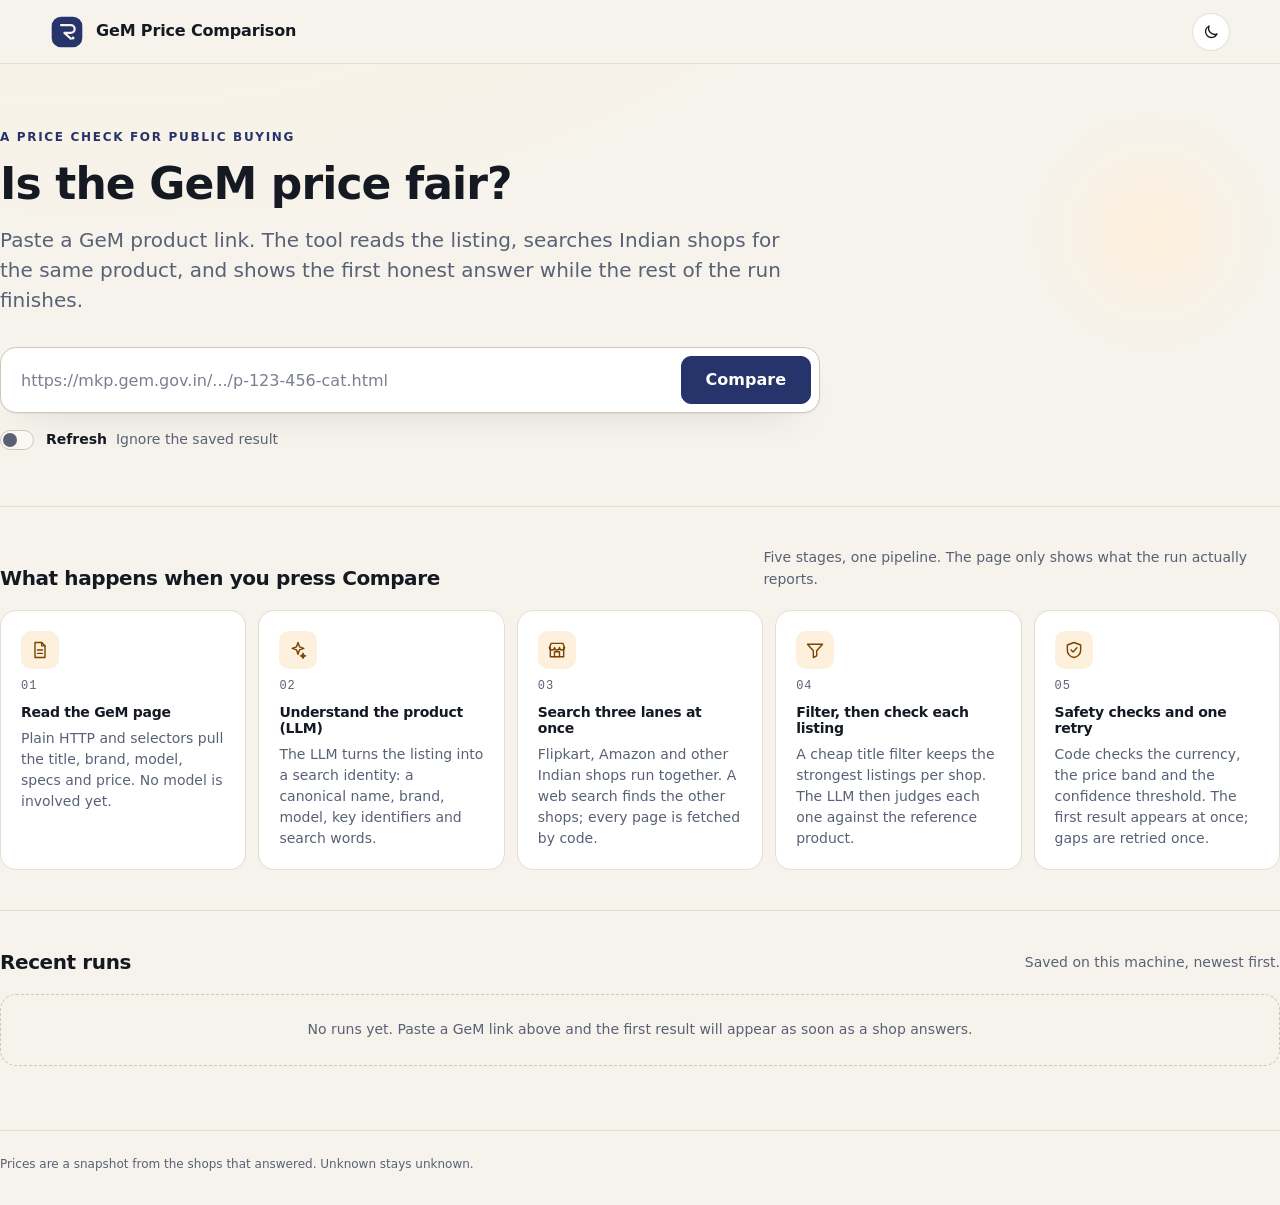
==== frontend/index.html @ 16f34cc4 "rebuild the page around the answer and the pipeline map" ====
<!doctype html>
<html lang="en">
<head>
<meta charset="utf-8">
<meta name="viewport" content="width=device-width, initial-scale=1">
<meta name="color-scheme" content="light dark">
<title>GeM Price Comparison</title>
<link rel="icon" href="data:,">
<link rel="stylesheet" href="style.css">
</head>
<body>
<a class="skip-link" href="#main">Skip to content</a>
<header class="topbar">
<a class="brand" href="/" aria-label="GeM Price Comparison, home">
<svg class="brand-mark" viewBox="0 0 40 40" aria-hidden="true">
<rect x="2" y="2" width="36" height="36" rx="11" fill="currentColor"></rect>
<path class="brand-glyph" d="M13 12h11.5a4.5 4.5 0 0 1 0 9H17l7.5 7"></path>
<circle class="brand-dot" cx="27" cy="27" r="1.8"></circle>
</svg>
<span class="brand-name">GeM Price Comparison</span>
</a>
<div class="top-actions">
<button id="llm-health" class="health" hidden title="LLM endpoint health">
<span id="llm-health-dot" class="dot" aria-hidden="true"></span>
<span id="llm-health-text">Checking LLM endpoints</span>
</button>
<button id="theme-toggle" class="icon-button" aria-label="Switch to dark theme" title="Switch theme">
<svg class="theme-sun" viewBox="0 0 24 24" aria-hidden="true">
<circle cx="12" cy="12" r="4"></circle>
<path d="M12 2v2M12 20v2M4.9 4.9l1.4 1.4M17.7 17.7l1.4 1.4M2 12h2M20 12h2M4.9 19.1l1.4-1.4M17.7 6.3l1.4-1.4"></path>
</svg>
<svg class="theme-moon" viewBox="0 0 24 24" aria-hidden="true">
<path d="M20 14.5A8 8 0 0 1 9.5 4a8 8 0 1 0 10.5 10.5z"></path>
</svg>
</button>
<span id="demo-badge" class="badge badge-demo" hidden title="Demo data: fake shops, a fake LLM and a fake GeM page. No network calls are made.">Demo data</span>
</div>
</header>
<main id="main" class="shell">
<section id="start-screen" class="screen" aria-labelledby="hero-title">
<div class="hero">
<p class="kicker">A price check for public buying</p>
<h1 id="hero-title">Is the GeM price fair?</h1>
<p class="lede">Paste a GeM product link. The tool reads the listing, searches Indian shops for the same product, and shows the first honest answer while the rest of the run finishes.</p>
<form id="run-form" class="run-form" novalidate>
<div class="search-control">
<label class="sr-only" for="gem-url">GeM product link</label>
<input id="gem-url" name="gem-url" type="url" inputmode="url" autocomplete="url" spellcheck="false" placeholder="https://mkp.gem.gov.in/.../p-123-456-cat.html" aria-describedby="url-error">
<button id="run-btn" class="button button-primary" type="submit">Compare</button>
</div>
<p id="url-error" class="form-error" role="alert" hidden></p>
<label class="switch">
<input id="refresh" type="checkbox">
<span class="switch-track" aria-hidden="true"><span class="switch-knob"></span></span>
<span class="switch-text">Refresh <span class="hint">Ignore the saved result</span></span>
</label>
</form>
</div>
<section class="explain" aria-labelledby="steps-title">
<div class="section-head">
<h2 id="steps-title">What happens when you press Compare</h2>
<p>Five stages, one pipeline. The page only shows what the run actually reports.</p>
</div>
<ol class="steps">
<li class="step">
<span class="step-icon" aria-hidden="true">
<svg viewBox="0 0 24 24"><path d="M6 3h8l4 4v14H6z"></path><path d="M14 3v4h4M9 12h6M9 16h6"></path></svg>
</span>
<span class="step-number">01</span>
<h3>Read the GeM page</h3>
<p>Plain HTTP and selectors pull the title, brand, model, specs and price. No model is involved yet.</p>
</li>
<li class="step">
<span class="step-icon" aria-hidden="true">
<svg viewBox="0 0 24 24"><path d="M12 3l1.8 5.2L19 10l-5.2 1.8L12 17l-1.8-5.2L5 10l5.2-1.8z"></path><path d="M18 16l.8 2.2L21 19l-2.2.8L18 22l-.8-2.2L15 19l2.2-.8z"></path></svg>
</span>
<span class="step-number">02</span>
<h3>Understand the product (LLM)</h3>
<p>The LLM turns the listing into a search identity: a canonical name, brand, model, key identifiers and search words.</p>
</li>
<li class="step">
<span class="step-icon" aria-hidden="true">
<svg viewBox="0 0 24 24"><path d="M3 9l2-5h14l2 5"></path><path d="M4 9v11h16V9"></path><path d="M3 9a3 3 0 0 0 6 0 3 3 0 0 0 6 0 3 3 0 0 0 6 0"></path><path d="M9 20v-6h6v6"></path></svg>
</span>
<span class="step-number">03</span>
<h3>Search three lanes at once</h3>
<p>Flipkart, Amazon and other Indian shops run together. A web search finds the other shops; every page is fetched by code.</p>
</li>
<li class="step">
<span class="step-icon" aria-hidden="true">
<svg viewBox="0 0 24 24"><path d="M3 5h18l-7 8v6l-4 2v-8z"></path></svg>
</span>
<span class="step-number">04</span>
<h3>Filter, then check each listing</h3>
<p>A cheap title filter keeps the strongest listings per shop. The LLM then judges each one against the reference product.</p>
</li>
<li class="step">
<span class="step-icon" aria-hidden="true">
<svg viewBox="0 0 24 24"><path d="M12 3l8 3v6c0 5-3.4 8-8 9-4.6-1-8-4-8-9V6z"></path><path d="M8.5 12l2.4 2.4 4.6-5"></path></svg>
</span>
<span class="step-number">05</span>
<h3>Safety checks and one retry</h3>
<p>Code checks the currency, the price band and the confidence threshold. The first result appears at once; gaps are retried once.</p>
</li>
</ol>
</section>
<section class="recent" aria-labelledby="recent-title">
<div class="section-head">
<h2 id="recent-title">Recent runs</h2>
<p id="recent-note">Saved on this machine, newest first.</p>
</div>
<div id="recent-grid" class="recent-grid" aria-live="polite"></div>
<p id="recent-empty" class="empty">No runs yet. Paste a GeM link above and the first result will appear as soon as a shop answers.</p>
</section>
</section>
<section id="run-screen" class="screen" hidden aria-labelledby="verdict-title">
<div id="connection-banner" class="connection" role="status" hidden>
<span id="connection-text">Reconnecting</span>
<button id="retry-connection" class="button button-quiet">Retry now</button>
</div>
<div id="page-alert" class="sr-only" aria-live="polite"></div>
<div class="runbar">
<button id="back-btn" class="button button-quiet">
<svg viewBox="0 0 24 24" aria-hidden="true"><path d="M15 5l-7 7 7 7"></path></svg>
Back
</button>
<div class="runbar-status">
<span id="run-clock" class="clock">00:00</span>
<span id="run-state-label" class="run-state">Starting</span>
</div>
<button id="copy-link" class="button button-quiet">Copy link</button>
</div>
<div id="run-error" class="alert alert-bad" role="alert" hidden>
<strong>The run failed.</strong>
<span id="run-error-text"></span>
</div>
<article id="verdict" class="verdict" data-kind="searching" aria-labelledby="verdict-title">
<div class="verdict-product">
<p id="verdict-kicker" class="kicker">Reading the GeM page</p>
<h1 id="verdict-title">Looking for the same product</h1>
<div id="gem-meta" class="chips"></div>
<p id="understanding" class="understanding"></p>
<div id="search-words" class="search-words"></div>
</div>
<div class="verdict-answer">
<p id="answer-kicker" class="answer-kicker">Searching shops</p>
<p id="answer-price" class="answer-price">Searching</p>
<p id="answer-shop" class="answer-shop"></p>
<p id="answer-saving" class="answer-saving"></p>
<a id="answer-link" class="button button-primary" target="_blank" rel="noopener noreferrer" hidden>Open the listing</a>
<div id="price-bars" class="bars" aria-label="Prices found, compared with GeM"></div>
<p id="answer-detail" class="answer-detail">The first honest result appears as soon as a shop answers.</p>
</div>
</article>
<section class="card pipeline-card" aria-labelledby="pipeline-title">
<div class="section-head section-head-tight">
<h2 id="pipeline-title">Pipeline</h2>
<p>Every counter below comes from the run's own events.</p>
</div>
<div id="pipeline-map" class="pipeline-map">
<svg id="map-links" class="map-links" aria-hidden="true"></svg>
<div id="node-read" class="map-node" data-state="waiting">
<span class="node-label">Read GeM page</span>
<span id="node-read-value" class="node-value">waiting</span>
</div>
<div id="node-understand" class="map-node" data-state="waiting">
<span class="node-label">Understand (LLM)</span>
<span id="node-understand-value" class="node-value">waiting</span>
</div>
<div id="map-lanes" class="map-lanes"></div>
<div id="node-checks" class="map-node" data-state="waiting">
<span class="node-label">Checks and first result</span>
<span id="node-checks-value" class="node-value">waiting</span>
</div>
<div id="node-retry" class="map-node" data-state="waiting">
<span class="node-label">Retry gaps</span>
<span id="node-retry-value" class="node-value">not needed yet</span>
</div>
</div>
<div id="status-legend" class="legend" aria-label="Shop status meanings">
<p class="legend-intro"><strong>Shop states.</strong> "Not found" means the shop was searched and nothing matched. "Could not search" means it was blocked or skipped; the answer is then incomplete, not a no.</p>
<ul class="legend-list">
<li><span class="status-chip status-found">Found a match</span> A confirmed match was kept.</li>
<li><span class="status-chip status-possible">Possible only</span> A listing looked close but was not confirmed.</li>
<li><span class="status-chip status-not-found">Not found</span> Searched, nothing matched.</li>
<li><span class="status-chip status-warning">Could not search</span> Blocked, skipped or out of time.</li>
</ul>
</div>
</section>
<section class="card tabs-card" aria-label="Run details">
<div class="tabbar">
<div id="tablist" class="tablist" role="tablist" aria-label="Run details">
<button id="tab-matches" class="tab" role="tab" aria-selected="true" aria-controls="panel-matches" data-tab="matches">Matches <span id="count-matches" class="tab-count">0</span></button>
<button id="tab-possible" class="tab" role="tab" aria-selected="false" aria-controls="panel-possible" data-tab="possible" tabindex="-1">Possible <span id="count-possible" class="tab-count">0</span></button>
<button id="tab-activity" class="tab" role="tab" aria-selected="false" aria-controls="panel-activity" data-tab="activity" tabindex="-1">Activity <span id="count-activity" class="tab-count">0</span></button>
<button id="tab-system" class="tab" role="tab" aria-selected="false" aria-controls="panel-system" data-tab="system" tabindex="-1">LLM and system</button>
</div>
</div>
<div id="panel-matches" class="tab-panel" role="tabpanel" aria-labelledby="tab-matches" tabindex="0">
<p id="matches-empty" class="empty">No confirmed match yet. This tab fills in when a shop returns the same product.</p>
<div id="matches-table-wrap" class="table-wrap" hidden>
<table class="data-table">
<thead>
<tr><th scope="col">Shop</th><th scope="col">Listing</th><th scope="col">Price</th><th scope="col">Against GeM</th><th scope="col">Confidence</th><th scope="col">Checks</th><th scope="col"><span class="sr-only">Link</span></th></tr>
</thead>
<tbody id="matches-body"></tbody>
</table>
</div>
<div id="matches-cards" class="match-cards"></div>
<p class="note">Prices are for the listing as shown. Check quantity, colour and bundle before you buy.</p>
<div class="panel-actions">
<button id="copy-summary" class="button button-quiet">Copy summary</button>
<button id="download-csv" class="button button-quiet">Download CSV</button>
</div>
</div>
<div id="panel-possible" class="tab-panel" role="tabpanel" aria-labelledby="tab-possible" tabindex="0" hidden>
<p id="possible-empty" class="empty">No possible matches. This tab lists listings that looked close but were not confirmed.</p>
<div id="possible-table-wrap" class="table-wrap" hidden>
<table class="data-table">
<thead>
<tr><th scope="col">Shop</th><th scope="col">Listing</th><th scope="col">Price</th><th scope="col">Why not confirmed</th><th scope="col"><span class="sr-only">Link</span></th></tr>
</thead>
<tbody id="possible-body"></tbody>
</table>
</div>
<div id="possible-cards" class="match-cards"></div>
</div>
<div id="panel-activity" class="tab-panel" role="tabpanel" aria-labelledby="tab-activity" tabindex="0" hidden>
<div class="activity-tools">
<div id="activity-filters" class="filter-row" role="group" aria-label="Filter activity"></div>
<label class="field">
<span class="sr-only">Search activity</span>
<input id="activity-search" type="search" placeholder="Search activity" autocomplete="off">
</label>
<label class="check"><input id="follow-latest" type="checkbox" checked> Follow the latest</label>
<label class="check"><input id="open-details" type="checkbox"> Open all details</label>
<span id="activity-count" class="activity-count"></span>
</div>
<ol id="activity-list" class="feed" aria-label="Activity feed"></ol>
<p id="activity-empty" class="empty">Events appear here as the run moves.</p>
</div>
<div id="panel-system" class="tab-panel" role="tabpanel" aria-labelledby="tab-system" tabindex="0" hidden>
<p id="llm-strategy" class="strategy">LLM endpoint status is loading.</p>
<div class="table-wrap">
<table class="data-table compact">
<thead>
<tr><th scope="col">Provider</th><th scope="col">Model</th><th scope="col">State</th><th scope="col">Calls</th><th scope="col">Errors</th><th scope="col">Average</th><th scope="col">Note</th></tr>
</thead>
<tbody id="llm-table-body"></tbody>
</table>
</div>
<p id="llm-run-summary" class="run-llm"></p>
<dl id="run-stats" class="run-stats"></dl>
</div>
</section>
<section id="similar-section" class="card" hidden aria-labelledby="similar-title">
<div class="section-head section-head-tight">
<h2 id="similar-title">Similar products</h2>
<p>Near misses, not the same product. They are never used for the cheapest price.</p>
</div>
<div id="similar-list" class="match-cards"></div>
</section>
<section id="warnings-section" class="card" hidden aria-labelledby="warnings-title">
<div class="section-head section-head-tight">
<h2 id="warnings-title">Warnings</h2>
<p>Things this run could not verify or wants you to check by hand.</p>
</div>
<ul id="warnings-list" class="warnings"></ul>
</section>
</section>
</main>
<footer class="foot">
<p>Prices are a snapshot from the shops that answered. Unknown stays unknown.</p>
</footer>
<div id="toast" class="toast" role="status" hidden></div>
<script src="render.js"></script>
<script src="app.js"></script>
</body>
</html>
---- frontend/style.css ----
:root{color-scheme:light dark;--paper:light-dark(#f6f3ec,#0d1017);--paper-glow:light-dark(#fbf1df,#151a24);--surface:light-dark(#fff,#151a24);--surface-soft:light-dark(#fbf8f1,#111620);--ink:light-dark(#141922,#e8ecf4);--muted:light-dark(#596175,#98a2b8);--hairline:light-dark(#e4dfd3,#262d3d);--hairline-strong:light-dark(#cfc7b7,#384156);--primary:light-dark(#27336b,#9db0ff);--primary-ink:light-dark(#fff,#10162c);--primary-hover:light-dark(#1d2752,#b6c4ff);--primary-soft:light-dark(#e8eaf5,#1c2540);--highlight:light-dark(#e7860b,#f5a340);--highlight-soft:light-dark(#fdf0dd,#302413);--highlight-ink:light-dark(#7a4300,#ffd9a6);--positive:light-dark(#157a4a,#4fd08a);--positive-soft:light-dark(#e6f4ec,#123323);--amber:light-dark(#9a6200,#f0c35a);--amber-soft:light-dark(#fff1cc,#352b12);--negative:light-dark(#b3261e,#ff8a80);--negative-soft:light-dark(#fce8e6,#3a1a18);--focus:light-dark(#27336b,#9db0ff);--shadow-card:0 1px 2px rgba(20,25,34,0.05),0 18px 40px -28px rgba(20,25,34,0.35);--shadow-pop:0 24px 60px -32px rgba(20,25,34,0.5);--font-sans:ui-sans-serif,"Segoe UI Variable","Segoe UI",system-ui,-apple-system,Arial,sans-serif;--font-mono:ui-monospace,"Cascadia Mono",Consolas,"SFMono-Regular",monospace;--ease:180ms cubic-bezier(0.2,0.7,0.3,1);--ease-slow:240ms cubic-bezier(0.2,0.7,0.3,1);--page-max:1180px}:root[data-theme="dark"]{color-scheme:dark;--shadow-card:0 1px 2px rgba(0,0,0,0.4),0 18px 40px -28px rgba(0,0,0,0.85);--shadow-pop:0 24px 60px -28px rgba(0,0,0,0.9)}:root[data-theme="light"]{color-scheme:light}@media(prefers-color-scheme:dark){:root:not([data-theme="light"]){color-scheme:dark;--shadow-card:0 1px 2px rgba(0,0,0,0.4),0 18px 40px -28px rgba(0,0,0,0.85);--shadow-pop:0 24px 60px -28px rgba(0,0,0,0.9)}}*,*::before,*::after{box-sizing:border-box}html{-webkit-text-size-adjust:100%}body{margin:0;min-width:0;font-family:var(--font-sans);font-size:16px;line-height:1.55;color:var(--ink);background:radial-gradient(1100px 520px at 8% -10%,var(--paper-glow),transparent 70%),var(--paper);overflow-x:hidden}h1,h2,h3,p{margin:0}h1,h2,h3{line-height:1.15;letter-spacing:-.02em;font-weight:650}h1{font-size:44px}h2{font-size:28px}h3{font-size:16px}a{color:var(--primary);text-underline-offset:3px}button,input{font:inherit;color:inherit}button{cursor:pointer}svg{display:block}[hidden]{display:none !important}::selection{background:var(--highlight-soft);color:var(--ink)}:focus-visible{outline:2px solid var(--focus);outline-offset:2px;border-radius:4px}.sr-only{position:absolute;width:1px;height:1px;padding:0;margin:-1px;overflow:hidden;clip:rect(0,0,0,0);white-space:nowrap;border:0}.skip-link{position:absolute;left:16px;top:-100px;z-index:20;background:var(--primary);color:var(--primary-ink);padding:8px 16px;border-radius:10px;text-decoration:none;transition:top var(--ease)}.skip-link:focus{top:16px}.topbar{position:sticky;top:0;z-index:10;display:flex;align-items:center;justify-content:space-between;gap:16px;min-height:64px;padding:8px max(16px,calc((100vw - var(--page-max)) / 2));border-bottom:1px solid var(--hairline);background:var(--paper)}.brand{display:inline-flex;align-items:center;gap:12px;min-width:0;color:var(--ink);text-decoration:none}.brand-mark{width:34px;height:34px;flex:none;color:var(--primary)}.brand-glyph{fill:none;stroke:var(--paper);stroke-width:2.6;stroke-linecap:round;stroke-linejoin:round}.brand-dot{fill:var(--paper)}.brand-name{font-weight:650;letter-spacing:-.01em;white-space:nowrap}.top-actions{display:flex;align-items:center;gap:8px;min-width:0}.health{display:inline-flex;align-items:center;gap:8px;max-width:320px;padding:4px 12px;border:1px solid var(--hairline);border-radius:999px;background:var(--surface);color:var(--muted);font-size:14px;white-space:nowrap;overflow:hidden;text-overflow:ellipsis}.health .dot{width:8px;height:8px;flex:none;border-radius:999px;background:var(--muted)}.health[data-state="ok"] .dot{background:var(--positive)}.health[data-state="warn"] .dot{background:var(--amber)}.health[data-state="bad"] .dot{background:var(--negative)}.icon-button{display:inline-flex;align-items:center;justify-content:center;width:38px;height:38px;padding:0;border:1px solid var(--hairline);border-radius:999px;background:var(--surface);color:var(--ink);transition:background var(--ease),border-color var(--ease),transform var(--ease)}.icon-button:hover{background:var(--surface-soft);border-color:var(--hairline-strong)}.icon-button:active{transform:translateY(1px)}.icon-button svg{width:18px;height:18px;fill:none;stroke:currentColor;stroke-width:1.8;stroke-linecap:round;stroke-linejoin:round}.theme-sun{display:none}:root[data-theme="dark"] .theme-sun{display:block}:root[data-theme="dark"] .theme-moon{display:none}@media(prefers-color-scheme:dark){:root:not([data-theme="light"]) .theme-sun{display:block}:root:not([data-theme="light"]) .theme-moon{display:none}}.badge{display:inline-flex;align-items:center;padding:4px 12px;border-radius:999px;font-size:12px;font-weight:650;letter-spacing:.02em;white-space:nowrap}.badge-demo{background:var(--highlight-soft);color:var(--highlight-ink);border:1px solid var(--highlight)}.shell{width:min(100% -(2 * 16px),var(--page-max));margin:0 auto}.screen{padding-bottom:64px}.kicker{color:var(--primary);font-size:12px;font-weight:700;letter-spacing:.14em;text-transform:uppercase}.lede{max-width:62ch;color:var(--muted);font-size:20px;line-height:1.5}.hero{position:relative;padding:64px 0 48px}.hero::after{content:"";position:absolute;right:0;top:40px;width:clamp(120px,20vw,260px);height:clamp(120px,20vw,260px);border-radius:50%;background:radial-gradient(circle,var(--highlight-soft) 0,transparent 68%);pointer-events:none}.hero>*{position:relative;z-index:1}.hero h1{max-width:18ch;margin-top:12px}.hero .lede{margin-top:16px}.run-form{margin-top:32px;max-width:820px}.search-control{display:flex;align-items:center;gap:8px;padding:8px;border:1px solid var(--hairline-strong);border-radius:16px;background:var(--surface);box-shadow:var(--shadow-card);transition:border-color var(--ease),box-shadow var(--ease)}.search-control:focus-within{border-color:var(--primary);box-shadow:var(--shadow-card),0 0 0 3px var(--primary-soft)}.search-control input{flex:1;min-width:0;height:48px;padding:0 12px;border:0;background:transparent;font-size:16px}.search-control input:focus{outline:0}.search-control input::placeholder{color:var(--muted);opacity:.8}.form-error{margin-top:8px;color:var(--negative);font-size:14px;font-weight:600}.switch{display:inline-flex;align-items:center;gap:12px;margin-top:16px;cursor:pointer;user-select:none}.switch input{position:absolute;opacity:0;width:1px;height:1px}.switch-track{position:relative;width:34px;height:20px;flex:none;border:1px solid var(--hairline-strong);border-radius:999px;background:var(--surface-soft);transition:background var(--ease),border-color var(--ease)}.switch-knob{position:absolute;left:2px;top:2px;width:14px;height:14px;border-radius:999px;background:var(--muted);transition:transform var(--ease),background var(--ease)}.switch input:checked+.switch-track{background:var(--primary);border-color:var(--primary)}.switch input:checked+.switch-track .switch-knob{transform:translateX(14px);background:var(--primary-ink)}.switch input:focus-visible+.switch-track{outline:2px solid var(--focus);outline-offset:2px}.switch-text{font-size:14px;font-weight:600}.hint{margin-left:4px;color:var(--muted);font-weight:400}.button{display:inline-flex;align-items:center;justify-content:center;gap:8px;min-height:38px;padding:8px 16px;border:1px solid transparent;border-radius:10px;background:transparent;font-size:14px;font-weight:650;text-decoration:none;transition:background var(--ease),border-color var(--ease),color var(--ease),transform var(--ease)}.button svg{width:16px;height:16px;fill:none;stroke:currentColor;stroke-width:2;stroke-linecap:round;stroke-linejoin:round}.button:active{transform:translateY(1px)}.button:disabled{opacity:.55;cursor:not-allowed;transform:none}.button-primary{background:var(--primary);color:var(--primary-ink);border-color:var(--primary)}.button-primary:hover:not(:disabled){background:var(--primary-hover);border-color:var(--primary-hover)}.search-control .button-primary{min-height:48px;padding:0 24px;font-size:16px}.button-quiet{border-color:var(--hairline);background:var(--surface);color:var(--ink)}.button-quiet:hover:not(:disabled){border-color:var(--hairline-strong);background:var(--surface-soft)}.section-head{display:flex;align-items:end;justify-content:space-between;gap:24px;margin-bottom:20px}.section-head h2{font-size:20px}.section-head p{max-width:58ch;color:var(--muted);font-size:14px}.section-head-tight{align-items:start;margin-bottom:16px}.explain{padding:40px 0;border-top:1px solid var(--hairline)}.steps{display:grid;grid-template-columns:repeat(5,minmax(0,1fr));gap:12px;margin:0;padding:0;list-style:none;counter-reset:step}.step{position:relative;display:flex;flex-direction:column;gap:8px;padding:20px;border:1px solid var(--hairline);border-radius:16px;background:var(--surface);transition:transform var(--ease),border-color var(--ease),box-shadow var(--ease)}.step:hover{transform:translateY(-2px);border-color:var(--hairline-strong);box-shadow:var(--shadow-card)}.step-icon{display:inline-flex;align-items:center;justify-content:center;width:38px;height:38px;border-radius:10px;background:var(--highlight-soft);color:var(--highlight-ink)}.step-icon svg{width:20px;height:20px;fill:none;stroke:currentColor;stroke-width:1.7;stroke-linecap:round;stroke-linejoin:round}.step-number{color:var(--muted);font-family:var(--font-mono);font-size:12px;letter-spacing:.08em}.step h3{font-size:14px}.step p{color:var(--muted);font-size:14px;line-height:1.5}.recent{padding:40px 0 0;border-top:1px solid var(--hairline)}.recent-grid{display:grid;grid-template-columns:repeat(auto-fill,minmax(250px,1fr));gap:12px}.recent-card{display:grid;gap:8px;width:100%;padding:16px;border:1px solid var(--hairline);border-radius:16px;background:var(--surface);color:var(--ink);text-align:left;transition:transform var(--ease),border-color var(--ease),box-shadow var(--ease)}.recent-card:hover{transform:translateY(-2px);border-color:var(--hairline-strong);box-shadow:var(--shadow-card)}.recent-title{display:-webkit-box;-webkit-line-clamp:2;-webkit-box-orient:vertical;overflow:hidden;font-weight:650;line-height:1.35;min-height:2.7em}.recent-line{display:flex;align-items:center;justify-content:space-between;gap:8px;font-size:14px}.recent-price{font-weight:700;font-variant-numeric:tabular-nums}.recent-meta{display:flex;align-items:center;justify-content:space-between;gap:8px;color:var(--muted);font-size:12px}.recent-state{display:inline-flex;align-items:center;gap:4px;padding:2px 8px;border:1px solid var(--hairline);border-radius:999px;color:var(--muted);font-weight:650}.recent-state.is-failed{border-color:var(--negative);color:var(--negative)}.recent-state.is-cached{border-color:var(--primary);color:var(--primary)}.recent-saving{color:var(--positive);font-weight:700;font-variant-numeric:tabular-nums}.recent-saving.is-dearer{color:var(--negative)}.empty{padding:24px;border:1px dashed var(--hairline-strong);border-radius:16px;color:var(--muted);font-size:14px;text-align:center}.runbar{display:flex;align-items:center;justify-content:space-between;gap:12px;padding:20px 0;border-bottom:1px solid var(--hairline)}.runbar-status{display:inline-flex;align-items:baseline;gap:12px}.clock{font-family:var(--font-mono);font-size:14px;font-variant-numeric:tabular-nums;color:var(--muted)}.run-state{font-size:14px;font-weight:650}.alert{margin-top:16px;padding:16px;border:1px solid var(--hairline);border-radius:10px;font-size:14px}.alert-bad{border-color:var(--negative);background:var(--negative-soft);color:var(--negative)}.connection{display:flex;align-items:center;justify-content:space-between;gap:12px;margin-top:16px;padding:8px 12px;border:1px solid var(--amber);border-radius:10px;background:var(--amber-soft);color:var(--amber);font-size:14px;font-weight:600}.verdict{display:grid;grid-template-columns:minmax(0,1.05fr) minmax(0,0.95fr);gap:32px;align-items:start;padding:40px 0 32px}.verdict-product{min-width:0}.verdict-product h1{margin-top:8px;max-width:24ch;overflow-wrap:anywhere}.chips{display:flex;flex-wrap:wrap;gap:8px;margin-top:16px}.chip{display:inline-flex;align-items:center;gap:4px;padding:4px 12px;border:1px solid var(--hairline);border-radius:999px;background:var(--surface);color:var(--muted);font-size:12px;font-weight:650;max-width:100%;overflow-wrap:anywhere}.chip strong{color:var(--ink);font-weight:700}.chip.is-price{border-color:var(--highlight);background:var(--highlight-soft);color:var(--highlight-ink);font-size:14px;font-variant-numeric:tabular-nums}.understanding{margin-top:16px;max-width:60ch;color:var(--muted);font-size:14px}.search-words{display:flex;flex-wrap:wrap;gap:8px;margin-top:12px}.word{padding:2px 8px;border-left:2px solid var(--highlight);color:var(--muted);font-size:12px;overflow-wrap:anywhere}.verdict-answer{min-width:0;padding:24px;border:1px solid var(--hairline);border-radius:16px;background:var(--surface);box-shadow:var(--shadow-card)}.verdict[data-kind="found"] .verdict-answer{border-color:var(--highlight)}.answer-kicker{color:var(--muted);font-size:12px;font-weight:700;letter-spacing:.1em;text-transform:uppercase}.answer-price{margin-top:8px;color:var(--highlight);font-size:44px;font-weight:700;line-height:1.05;letter-spacing:-.03em;font-variant-numeric:tabular-nums;overflow-wrap:anywhere}.answer-shop{margin-top:4px;font-weight:650;overflow-wrap:anywhere}.answer-saving{margin-top:8px;color:var(--positive);font-size:16px;font-weight:650;font-variant-numeric:tabular-nums}.answer-saving.is-dearer{color:var(--negative)}.verdict-answer .button-primary{margin-top:16px}.answer-detail{margin-top:16px;color:var(--muted);font-size:14px}.bars{display:grid;gap:8px;margin-top:20px}.bar-row{display:grid;grid-template-columns:minmax(70px,0.9fr) minmax(0,2.4fr) auto;align-items:center;gap:8px;font-size:12px}.bar-label{color:var(--muted);overflow:hidden;text-overflow:ellipsis;white-space:nowrap}.bar-track{display:block;height:10px;border-radius:999px;background:var(--surface-soft);border:1px solid var(--hairline);overflow:hidden}.bar-fill{display:block;height:100%;border-radius:999px;background:var(--primary);transition:width var(--ease-slow)}.bar-row.is-gem .bar-fill{background:var(--muted)}.bar-row.is-cheapest .bar-fill{background:var(--highlight)}.bar-row.is-bulk .bar-fill{background:repeating-linear-gradient(45deg,var(--highlight),var(--highlight) 4px,var(--highlight-soft) 4px,var(--highlight-soft) 8px)}.bar-price{color:var(--ink);font-variant-numeric:tabular-nums;font-weight:650;white-space:nowrap}.bar-tag{margin-left:4px;color:var(--muted);font-weight:600}.card{margin-top:24px;padding:24px;border:1px solid var(--hairline);border-radius:16px;background:var(--surface)}.pipeline-map{position:relative;display:grid;grid-template-columns:minmax(96px,0.7fr) minmax(96px,0.7fr) minmax(0,2.6fr) minmax(110px,0.8fr) minmax(96px,0.7fr);gap:16px;align-items:center;padding:8px 0}.map-links{position:absolute;inset:0;width:100%;height:100%;overflow:visible;pointer-events:none;z-index:0}.map-links line{stroke:var(--hairline-strong);stroke-width:1.5;vector-effect:non-scaling-stroke}.map-links line.is-active{stroke:var(--highlight);stroke-width:2.5}.map-links line.is-done{stroke:var(--positive)}.map-node,.map-lanes{position:relative;z-index:1}.map-node{display:grid;gap:4px;padding:12px;border:1px solid var(--hairline);border-radius:10px;background:var(--surface);transition:border-color var(--ease),background var(--ease),box-shadow var(--ease)}.node-label{font-size:12px;font-weight:700;line-height:1.3}.node-value{color:var(--muted);font-size:12px;font-variant-numeric:tabular-nums;overflow-wrap:anywhere}.map-node[data-state="active"],.lane-node[data-state="active"]{border-color:var(--primary);background:var(--primary-soft);box-shadow:0 0 0 3px var(--primary-soft)}.map-node[data-state="done"],.lane[data-state="done"]{border-color:var(--positive)}.map-node[data-state="warning"],.lane[data-state="warning"]{border-color:var(--amber);background:var(--amber-soft)}.map-node[data-state="blocked"],.lane[data-state="blocked"]{border-color:var(--negative);background:var(--negative-soft)}.map-lanes{display:grid;gap:8px;min-width:0}.lane{display:grid;grid-template-columns:minmax(92px,0.55fr) minmax(0,3fr) auto;align-items:center;gap:8px;padding:8px;border:1px solid var(--hairline);border-radius:10px;background:var(--surface-soft);transition:border-color var(--ease),background var(--ease)}.lane-head{display:grid;gap:2px;min-width:0}.lane-name{font-size:12px;font-weight:700;white-space:nowrap;overflow:hidden;text-overflow:ellipsis}.lane-status{color:var(--muted);font-size:12px;overflow-wrap:anywhere;display:none}.lane-nodes{display:grid;grid-template-columns:repeat(4,minmax(0,1fr));gap:4px;min-width:0}.lane-node{display:grid;gap:1px;min-width:0;padding:8px;border:1px solid var(--hairline);border-radius:10px;background:var(--surface);transition:border-color var(--ease),background var(--ease),box-shadow var(--ease)}.lane-node[data-state="active"]{box-shadow:0 0 0 2px var(--primary-soft)}.lane-node[data-state="active"]::after{content:"";justify-self:end;width:6px;height:6px;margin-top:calc(-1 * 4px);border-radius:999px;background:var(--primary);animation:node-pulse 1.8s ease-in-out infinite}.lane-node[data-state="done"]{border-color:var(--positive)}.lane-node[data-state="warning"]{border-color:var(--amber);background:var(--amber-soft)}.lane-node[data-state="blocked"]{border-color:var(--negative);background:var(--negative-soft)}.lane-node-label{color:var(--muted);font-size:12px;font-weight:700;letter-spacing:.04em;text-transform:uppercase}.lane-node-value{color:var(--ink);font-size:12px;font-variant-numeric:tabular-nums;line-height:1.25;overflow-wrap:anywhere}.lane-chip{padding:4px 8px;border:1px solid var(--hairline);border-radius:999px;color:var(--muted);font-size:12px;font-weight:700;white-space:nowrap;overflow:hidden;text-overflow:ellipsis;max-width:130px}.lane[data-state="done"] .lane-chip{border-color:var(--positive);color:var(--positive)}.lane[data-state="warning"] .lane-chip{border-color:var(--amber);color:var(--amber)}.lane[data-state="blocked"] .lane-chip{border-color:var(--negative);color:var(--negative)}@keyframes node-pulse{0%,100%{opacity:.35;transform:scale(0.8)}50%{opacity:1;transform:scale(1.15)}}.legend{margin-top:20px;padding-top:16px;border-top:1px solid var(--hairline)}.legend-intro{max-width:80ch;color:var(--muted);font-size:14px}.legend-intro strong{color:var(--ink)}.legend-list{display:flex;flex-wrap:wrap;gap:8px 20px;margin:12px 0 0;padding:0;list-style:none;color:var(--muted);font-size:12px}.legend-list li{display:inline-flex;align-items:center;gap:8px}.status-chip{display:inline-flex;align-items:center;padding:1px 8px;border:1px solid var(--hairline);border-radius:999px;font-size:12px;font-weight:700;white-space:nowrap}.status-found{border-color:var(--positive);background:var(--positive-soft);color:var(--positive)}.status-possible{border-color:var(--highlight);background:var(--highlight-soft);color:var(--highlight-ink)}.status-not-found{border-color:var(--hairline-strong);background:var(--surface-soft);color:var(--muted)}.status-warning{border-color:var(--amber);background:var(--amber-soft);color:var(--amber)}.status-waiting{border-color:var(--hairline);background:var(--surface-soft);color:var(--muted)}.tabs-card{padding:0;overflow:hidden}.tabbar{overflow-x:auto;scrollbar-width:thin;border-bottom:1px solid var(--hairline)}.tablist{display:flex;gap:4px;min-width:max-content;padding:8px 16px 0}.tab{display:inline-flex;align-items:center;gap:8px;padding:12px 12px calc(12px - 2px);border:0;border-bottom:2px solid transparent;background:transparent;color:var(--muted);font-size:14px;font-weight:650;white-space:nowrap;transition:color var(--ease),border-color var(--ease)}.tab:hover{color:var(--ink)}.tab[aria-selected="true"]{color:var(--primary);border-bottom-color:var(--highlight)}.tab-count{display:inline-flex;align-items:center;justify-content:center;min-width:22px;height:20px;padding:0 4px;border-radius:999px;background:var(--surface-soft);color:var(--muted);font-size:12px;font-variant-numeric:tabular-nums}.tab[aria-selected="true"] .tab-count{background:var(--highlight-soft);color:var(--highlight-ink)}.tab-panel{padding:20px}.tab-panel:focus-visible{outline-offset:-2px}.table-wrap{width:100%;overflow-x:auto}.data-table{width:100%;border-collapse:collapse;font-size:14px}.data-table th{padding:8px 8px;border-bottom:1px solid var(--hairline-strong);color:var(--muted);font-size:12px;font-weight:700;letter-spacing:.04em;text-align:left;text-transform:uppercase;white-space:nowrap}.data-table td{padding:12px 8px;border-bottom:1px solid var(--hairline);vertical-align:top}.data-table tbody tr:last-child td{border-bottom:0}.data-table.compact td,.data-table.compact th{padding:8px}.cell-title{display:block;max-width:34ch;font-weight:600;line-height:1.4;overflow-wrap:anywhere}.cell-title a{color:var(--ink);text-decoration:none}.cell-title a:hover{text-decoration:underline}.cell-shop{font-weight:650;white-space:nowrap}.cell-price{font-weight:700;font-variant-numeric:tabular-nums;white-space:nowrap}.tag{display:inline-flex;align-items:center;margin-left:4px;padding:0 4px;border:1px solid var(--hairline-strong);border-radius:10px;color:var(--muted);font-size:12px;font-weight:700;white-space:nowrap}.tag-bulk{border-color:var(--highlight);background:var(--highlight-soft);color:var(--highlight-ink)}.tag-out{border-color:var(--negative);background:var(--negative-soft);color:var(--negative)}.delta{display:grid;gap:4px;min-width:110px}.delta-text{font-size:12px;font-weight:650;font-variant-numeric:tabular-nums;white-space:nowrap}.delta-text.is-less{color:var(--positive)}.delta-text.is-more{color:var(--negative)}.delta-track{display:block;height:5px;border-radius:999px;background:var(--surface-soft);border:1px solid var(--hairline);overflow:hidden}.delta-fill{display:block;height:100%;border-radius:999px;background:var(--positive)}.delta-fill.is-more{background:var(--negative)}.confidence{display:grid;gap:4px;min-width:80px}.confidence-text{font-size:12px;font-weight:650;font-variant-numeric:tabular-nums}.confidence-track{display:block;height:5px;border-radius:999px;background:var(--surface-soft);border:1px solid var(--hairline);overflow:hidden}.confidence-fill{display:block;height:100%;border-radius:999px;background:var(--primary)}.confidence.is-low .confidence-fill{background:var(--amber)}.confidence.is-high .confidence-fill{background:var(--positive)}details.why{min-width:150px;font-size:12px}details.why summary{cursor:pointer;color:var(--primary);font-weight:650}.why-body{margin-top:8px;color:var(--muted)}.why-body ul{margin:4px 0 0;padding-left:16px}.match-cards{display:none;gap:12px}.match-card{display:grid;gap:8px;padding:16px;border:1px solid var(--hairline);border-radius:10px;background:var(--surface-soft)}.match-card-head{display:flex;align-items:baseline;justify-content:space-between;gap:8px;flex-wrap:wrap}.match-card-shop{font-weight:700}.match-card-price{font-size:20px;font-weight:700;font-variant-numeric:tabular-nums}.match-card-title{color:var(--muted);font-size:14px;overflow-wrap:anywhere}.match-card-meta{display:flex;flex-wrap:wrap;align-items:center;gap:8px;color:var(--muted);font-size:12px}.note{margin-top:16px;color:var(--muted);font-size:12px}.panel-actions{display:flex;flex-wrap:wrap;gap:8px;margin-top:12px}.activity-tools{display:flex;flex-wrap:wrap;align-items:center;gap:8px;margin-bottom:12px}.filter-row{display:flex;flex-wrap:wrap;gap:4px}.filter-button{padding:4px 8px;border:1px solid var(--hairline);border-radius:999px;background:var(--surface);color:var(--muted);font-size:12px;font-weight:650}.filter-button:hover{border-color:var(--hairline-strong);color:var(--ink)}.filter-button[aria-pressed="true"]{border-color:var(--primary);background:var(--primary-soft);color:var(--primary)}.field input,#activity-search{min-height:34px;padding:4px 12px;border:1px solid var(--hairline);border-radius:10px;background:var(--surface);font-size:14px;min-width:180px}.check{display:inline-flex;align-items:center;gap:4px;color:var(--muted);font-size:12px;font-weight:600;white-space:nowrap}.check input{accent-color:var(--primary)}.activity-count{margin-left:auto;color:var(--muted);font-size:12px;font-variant-numeric:tabular-nums}.feed{display:grid;gap:0;max-height:520px;margin:0;padding:0;overflow-y:auto;border:1px solid var(--hairline);border-radius:10px;background:var(--surface-soft);list-style:none;font-family:var(--font-mono);font-size:12px;line-height:1.5}.feed-line{display:grid;gap:2px;padding:8px 12px;border-bottom:1px solid var(--hairline);overflow-wrap:anywhere}.feed-line:last-child{border-bottom:0}.feed-line[hidden]{display:none !important}.feed-line .feed-text{color:var(--ink)}.feed-line .feed-text::before{content:"";display:inline-block;width:6px;height:6px;margin-right:8px;border:1px solid var(--muted);border-radius:999px;vertical-align:1px}.feed-line.is-ok .feed-text::before{border-color:var(--positive);background:var(--positive)}.feed-line.is-warn .feed-text::before{border-color:var(--amber);background:var(--amber)}.feed-line.is-bad .feed-text::before{border-color:var(--negative);background:var(--negative)}.feed-line.is-warn .feed-text{color:var(--amber)}.feed-line.is-bad .feed-text{color:var(--negative)}.feed-line.is-key .feed-text{font-weight:650}.feed-line.is-llm .feed-text{color:var(--muted)}.feed-detail{margin-left:16px;color:var(--muted)}.feed-detail summary{cursor:pointer;color:var(--primary);font-weight:600}.feed-detail ul{margin:4px 0 0;padding-left:16px}.strategy{color:var(--muted);font-size:14px;margin-bottom:12px}.state-dot{display:inline-block;width:8px;height:8px;margin-right:4px;border-radius:999px;background:var(--muted);vertical-align:1px}.state-dot.is-ready{background:var(--positive)}.state-dot.is-warn{background:var(--amber)}.state-dot.is-bad{background:var(--negative)}.run-llm{margin-top:12px;color:var(--muted);font-size:14px}.run-stats{display:grid;grid-template-columns:repeat(auto-fit,minmax(160px,1fr));gap:12px;margin:16px 0 0}.run-stats div{padding:12px;border:1px solid var(--hairline);border-radius:10px;background:var(--surface-soft)}.run-stats dt{color:var(--muted);font-size:12px;font-weight:600}.run-stats dd{margin:4px 0 0;font-size:20px;font-weight:650;font-variant-numeric:tabular-nums;overflow-wrap:anywhere}.warnings{display:grid;gap:8px;margin:0;padding:0;list-style:none}.warnings li{padding:12px;border-left:3px solid var(--amber);background:var(--amber-soft);color:var(--amber);font-size:14px}.warnings li.is-run{border-left-color:var(--negative);background:var(--negative-soft);color:var(--negative)}.toast{position:fixed;left:50%;bottom:24px;z-index:30;transform:translateX(-50%);max-width:min(92vw,420px);padding:8px 16px;border-radius:999px;background:var(--ink);color:var(--paper);box-shadow:var(--shadow-pop);font-size:14px;text-align:center}.foot{width:min(100% -(2 * 16px),var(--page-max));margin:0 auto;padding:24px 0 32px;border-top:1px solid var(--hairline);color:var(--muted);font-size:12px}@media(max-width:1080px){.steps{grid-template-columns:repeat(3,minmax(0,1fr))}.pipeline-map{grid-template-columns:minmax(0,1fr);gap:12px}.map-node{width:100%}.lane{grid-template-columns:minmax(80px,0.45fr) minmax(0,3fr) auto}}@media(max-width:900px){.verdict{grid-template-columns:minmax(0,1fr);gap:24px}.hero{padding:48px 0 40px}.section-head{align-items:start;flex-direction:column;gap:8px}.brand-name{font-size:14px}.health{max-width:180px}}@media(max-width:760px){.steps{grid-template-columns:repeat(2,minmax(0,1fr))}#matches-table-wrap,#possible-table-wrap{display:none}.match-cards{display:grid}.lane{grid-template-columns:minmax(0,1fr) auto;gap:8px}.lane-head{grid-column:1 / -1;display:flex;align-items:center;justify-content:space-between}.lane-nodes{grid-column:1 / -1;grid-template-columns:repeat(4,minmax(0,1fr))}.lane-chip{grid-column:1 / -1;justify-self:start;max-width:100%}.tab-panel{padding:16px}.activity-count{margin-left:0}.data-table{min-width:760px}}@media(max-width:560px){.steps{grid-template-columns:minmax(0,1fr)}.hero{padding:32px 0 32px}.search-control{flex-direction:column;align-items:stretch}.search-control .button-primary{width:100%}.lane-nodes{grid-template-columns:repeat(2,minmax(0,1fr))}.card{padding:16px}.verdict{padding:24px 0 24px}.verdict-answer{padding:16px}.runbar{flex-wrap:wrap}.runbar-status{order:3;width:100%;justify-content:space-between;padding-top:8px;border-top:1px solid var(--hairline)}.section-head p{font-size:12px}.brand-name{overflow:hidden;font-size:12px;text-overflow:ellipsis}.health{max-width:140px}}@media(max-width:400px){.top-actions{gap:4px}.health{max-width:110px;padding:0 8px;font-size:12px}.badge{padding:1px 8px}.step{padding:16px}}@media(prefers-reduced-motion:reduce){*,*::before,*::after{animation-duration:1ms !important;animation-iteration-count:1 !important;transition-duration:1ms !important;scroll-behavior:auto !important}}
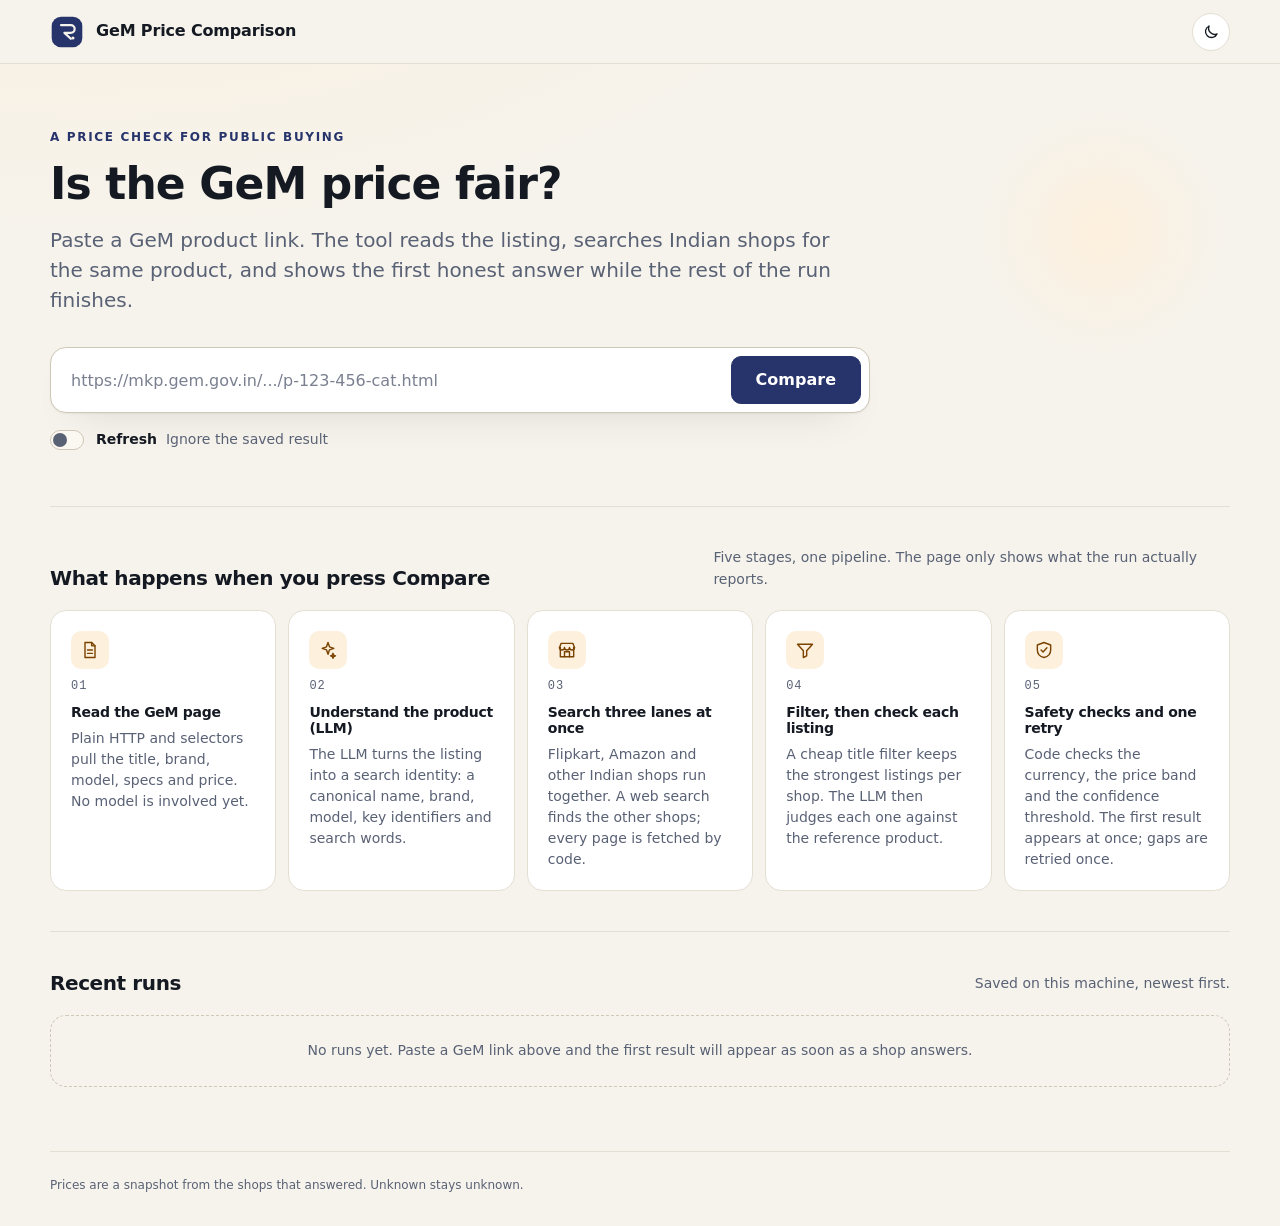
==== commit 8b4c5080: "close leftover drivers, add one-command start and a run summary" ====
--- a/frontend/index.html
+++ b/frontend/index.html
@@ -37,6 +37,10 @@
 </div>
 </header>
 <main id="main" class="shell">
+<div id="llm-banner" class="connection" role="status" hidden>
+<strong>No LLM endpoint is ready.</strong>
+<span>Add <code>NVIDIA_API_KEY</code> to <code>.env</code>, or copy <code>llm_providers.example.json</code> to <code>llm_providers.json</code> and add a provider key, then reload this page.</span>
+</div>
 <section id="start-screen" class="screen" aria-labelledby="hero-title">
 <div class="hero">
 <p class="kicker">A price check for public buying</p>
--- a/frontend/style.css
+++ b/frontend/style.css
@@ -1 +1 @@
-:root{color-scheme:light dark;--paper:light-dark(#f6f3ec,#0d1017);--paper-glow:light-dark(#fbf1df,#151a24);--surface:light-dark(#fff,#151a24);--surface-soft:light-dark(#fbf8f1,#111620);--ink:light-dark(#141922,#e8ecf4);--muted:light-dark(#596175,#98a2b8);--hairline:light-dark(#e4dfd3,#262d3d);--hairline-strong:light-dark(#cfc7b7,#384156);--primary:light-dark(#27336b,#9db0ff);--primary-ink:light-dark(#fff,#10162c);--primary-hover:light-dark(#1d2752,#b6c4ff);--primary-soft:light-dark(#e8eaf5,#1c2540);--highlight:light-dark(#e7860b,#f5a340);--highlight-soft:light-dark(#fdf0dd,#302413);--highlight-ink:light-dark(#7a4300,#ffd9a6);--positive:light-dark(#157a4a,#4fd08a);--positive-soft:light-dark(#e6f4ec,#123323);--amber:light-dark(#9a6200,#f0c35a);--amber-soft:light-dark(#fff1cc,#352b12);--negative:light-dark(#b3261e,#ff8a80);--negative-soft:light-dark(#fce8e6,#3a1a18);--focus:light-dark(#27336b,#9db0ff);--shadow-card:0 1px 2px rgba(20,25,34,0.05),0 18px 40px -28px rgba(20,25,34,0.35);--shadow-pop:0 24px 60px -32px rgba(20,25,34,0.5);--font-sans:ui-sans-serif,"Segoe UI Variable","Segoe UI",system-ui,-apple-system,Arial,sans-serif;--font-mono:ui-monospace,"Cascadia Mono",Consolas,"SFMono-Regular",monospace;--ease:180ms cubic-bezier(0.2,0.7,0.3,1);--ease-slow:240ms cubic-bezier(0.2,0.7,0.3,1);--page-max:1180px}:root[data-theme="dark"]{color-scheme:dark;--shadow-card:0 1px 2px rgba(0,0,0,0.4),0 18px 40px -28px rgba(0,0,0,0.85);--shadow-pop:0 24px 60px -28px rgba(0,0,0,0.9)}:root[data-theme="light"]{color-scheme:light}@media(prefers-color-scheme:dark){:root:not([data-theme="light"]){color-scheme:dark;--shadow-card:0 1px 2px rgba(0,0,0,0.4),0 18px 40px -28px rgba(0,0,0,0.85);--shadow-pop:0 24px 60px -28px rgba(0,0,0,0.9)}}*,*::before,*::after{box-sizing:border-box}html{-webkit-text-size-adjust:100%}body{margin:0;min-width:0;font-family:var(--font-sans);font-size:16px;line-height:1.55;color:var(--ink);background:radial-gradient(1100px 520px at 8% -10%,var(--paper-glow),transparent 70%),var(--paper);overflow-x:hidden}h1,h2,h3,p{margin:0}h1,h2,h3{line-height:1.15;letter-spacing:-.02em;font-weight:650}h1{font-size:44px}h2{font-size:28px}h3{font-size:16px}a{color:var(--primary);text-underline-offset:3px}button,input{font:inherit;color:inherit}button{cursor:pointer}svg{display:block}[hidden]{display:none !important}::selection{background:var(--highlight-soft);color:var(--ink)}:focus-visible{outline:2px solid var(--focus);outline-offset:2px;border-radius:4px}.sr-only{position:absolute;width:1px;height:1px;padding:0;margin:-1px;overflow:hidden;clip:rect(0,0,0,0);white-space:nowrap;border:0}.skip-link{position:absolute;left:16px;top:-100px;z-index:20;background:var(--primary);color:var(--primary-ink);padding:8px 16px;border-radius:10px;text-decoration:none;transition:top var(--ease)}.skip-link:focus{top:16px}.topbar{position:sticky;top:0;z-index:10;display:flex;align-items:center;justify-content:space-between;gap:16px;min-height:64px;padding:8px max(16px,calc((100vw - var(--page-max)) / 2));border-bottom:1px solid var(--hairline);background:var(--paper)}.brand{display:inline-flex;align-items:center;gap:12px;min-width:0;color:var(--ink);text-decoration:none}.brand-mark{width:34px;height:34px;flex:none;color:var(--primary)}.brand-glyph{fill:none;stroke:var(--paper);stroke-width:2.6;stroke-linecap:round;stroke-linejoin:round}.brand-dot{fill:var(--paper)}.brand-name{font-weight:650;letter-spacing:-.01em;white-space:nowrap}.top-actions{display:flex;align-items:center;gap:8px;min-width:0}.health{display:inline-flex;align-items:center;gap:8px;max-width:320px;padding:4px 12px;border:1px solid var(--hairline);border-radius:999px;background:var(--surface);color:var(--muted);font-size:14px;white-space:nowrap;overflow:hidden;text-overflow:ellipsis}.health .dot{width:8px;height:8px;flex:none;border-radius:999px;background:var(--muted)}.health[data-state="ok"] .dot{background:var(--positive)}.health[data-state="warn"] .dot{background:var(--amber)}.health[data-state="bad"] .dot{background:var(--negative)}.icon-button{display:inline-flex;align-items:center;justify-content:center;width:38px;height:38px;padding:0;border:1px solid var(--hairline);border-radius:999px;background:var(--surface);color:var(--ink);transition:background var(--ease),border-color var(--ease),transform var(--ease)}.icon-button:hover{background:var(--surface-soft);border-color:var(--hairline-strong)}.icon-button:active{transform:translateY(1px)}.icon-button svg{width:18px;height:18px;fill:none;stroke:currentColor;stroke-width:1.8;stroke-linecap:round;stroke-linejoin:round}.theme-sun{display:none}:root[data-theme="dark"] .theme-sun{display:block}:root[data-theme="dark"] .theme-moon{display:none}@media(prefers-color-scheme:dark){:root:not([data-theme="light"]) .theme-sun{display:block}:root:not([data-theme="light"]) .theme-moon{display:none}}.badge{display:inline-flex;align-items:center;padding:4px 12px;border-radius:999px;font-size:12px;font-weight:650;letter-spacing:.02em;white-space:nowrap}.badge-demo{background:var(--highlight-soft);color:var(--highlight-ink);border:1px solid var(--highlight)}.shell{width:min(100% -(2 * 16px),var(--page-max));margin:0 auto}.screen{padding-bottom:64px}.kicker{color:var(--primary);font-size:12px;font-weight:700;letter-spacing:.14em;text-transform:uppercase}.lede{max-width:62ch;color:var(--muted);font-size:20px;line-height:1.5}.hero{position:relative;padding:64px 0 48px}.hero::after{content:"";position:absolute;right:0;top:40px;width:clamp(120px,20vw,260px);height:clamp(120px,20vw,260px);border-radius:50%;background:radial-gradient(circle,var(--highlight-soft) 0,transparent 68%);pointer-events:none}.hero>*{position:relative;z-index:1}.hero h1{max-width:18ch;margin-top:12px}.hero .lede{margin-top:16px}.run-form{margin-top:32px;max-width:820px}.search-control{display:flex;align-items:center;gap:8px;padding:8px;border:1px solid var(--hairline-strong);border-radius:16px;background:var(--surface);box-shadow:var(--shadow-card);transition:border-color var(--ease),box-shadow var(--ease)}.search-control:focus-within{border-color:var(--primary);box-shadow:var(--shadow-card),0 0 0 3px var(--primary-soft)}.search-control input{flex:1;min-width:0;height:48px;padding:0 12px;border:0;background:transparent;font-size:16px}.search-control input:focus{outline:0}.search-control input::placeholder{color:var(--muted);opacity:.8}.form-error{margin-top:8px;color:var(--negative);font-size:14px;font-weight:600}.switch{display:inline-flex;align-items:center;gap:12px;margin-top:16px;cursor:pointer;user-select:none}.switch input{position:absolute;opacity:0;width:1px;height:1px}.switch-track{position:relative;width:34px;height:20px;flex:none;border:1px solid var(--hairline-strong);border-radius:999px;background:var(--surface-soft);transition:background var(--ease),border-color var(--ease)}.switch-knob{position:absolute;left:2px;top:2px;width:14px;height:14px;border-radius:999px;background:var(--muted);transition:transform var(--ease),background var(--ease)}.switch input:checked+.switch-track{background:var(--primary);border-color:var(--primary)}.switch input:checked+.switch-track .switch-knob{transform:translateX(14px);background:var(--primary-ink)}.switch input:focus-visible+.switch-track{outline:2px solid var(--focus);outline-offset:2px}.switch-text{font-size:14px;font-weight:600}.hint{margin-left:4px;color:var(--muted);font-weight:400}.button{display:inline-flex;align-items:center;justify-content:center;gap:8px;min-height:38px;padding:8px 16px;border:1px solid transparent;border-radius:10px;background:transparent;font-size:14px;font-weight:650;text-decoration:none;transition:background var(--ease),border-color var(--ease),color var(--ease),transform var(--ease)}.button svg{width:16px;height:16px;fill:none;stroke:currentColor;stroke-width:2;stroke-linecap:round;stroke-linejoin:round}.button:active{transform:translateY(1px)}.button:disabled{opacity:.55;cursor:not-allowed;transform:none}.button-primary{background:var(--primary);color:var(--primary-ink);border-color:var(--primary)}.button-primary:hover:not(:disabled){background:var(--primary-hover);border-color:var(--primary-hover)}.search-control .button-primary{min-height:48px;padding:0 24px;font-size:16px}.button-quiet{border-color:var(--hairline);background:var(--surface);color:var(--ink)}.button-quiet:hover:not(:disabled){border-color:var(--hairline-strong);background:var(--surface-soft)}.section-head{display:flex;align-items:end;justify-content:space-between;gap:24px;margin-bottom:20px}.section-head h2{font-size:20px}.section-head p{max-width:58ch;color:var(--muted);font-size:14px}.section-head-tight{align-items:start;margin-bottom:16px}.explain{padding:40px 0;border-top:1px solid var(--hairline)}.steps{display:grid;grid-template-columns:repeat(5,minmax(0,1fr));gap:12px;margin:0;padding:0;list-style:none;counter-reset:step}.step{position:relative;display:flex;flex-direction:column;gap:8px;padding:20px;border:1px solid var(--hairline);border-radius:16px;background:var(--surface);transition:transform var(--ease),border-color var(--ease),box-shadow var(--ease)}.step:hover{transform:translateY(-2px);border-color:var(--hairline-strong);box-shadow:var(--shadow-card)}.step-icon{display:inline-flex;align-items:center;justify-content:center;width:38px;height:38px;border-radius:10px;background:var(--highlight-soft);color:var(--highlight-ink)}.step-icon svg{width:20px;height:20px;fill:none;stroke:currentColor;stroke-width:1.7;stroke-linecap:round;stroke-linejoin:round}.step-number{color:var(--muted);font-family:var(--font-mono);font-size:12px;letter-spacing:.08em}.step h3{font-size:14px}.step p{color:var(--muted);font-size:14px;line-height:1.5}.recent{padding:40px 0 0;border-top:1px solid var(--hairline)}.recent-grid{display:grid;grid-template-columns:repeat(auto-fill,minmax(250px,1fr));gap:12px}.recent-card{display:grid;gap:8px;width:100%;padding:16px;border:1px solid var(--hairline);border-radius:16px;background:var(--surface);color:var(--ink);text-align:left;transition:transform var(--ease),border-color var(--ease),box-shadow var(--ease)}.recent-card:hover{transform:translateY(-2px);border-color:var(--hairline-strong);box-shadow:var(--shadow-card)}.recent-title{display:-webkit-box;-webkit-line-clamp:2;-webkit-box-orient:vertical;overflow:hidden;font-weight:650;line-height:1.35;min-height:2.7em}.recent-line{display:flex;align-items:center;justify-content:space-between;gap:8px;font-size:14px}.recent-price{font-weight:700;font-variant-numeric:tabular-nums}.recent-meta{display:flex;align-items:center;justify-content:space-between;gap:8px;color:var(--muted);font-size:12px}.recent-state{display:inline-flex;align-items:center;gap:4px;padding:2px 8px;border:1px solid var(--hairline);border-radius:999px;color:var(--muted);font-weight:650}.recent-state.is-failed{border-color:var(--negative);color:var(--negative)}.recent-state.is-cached{border-color:var(--primary);color:var(--primary)}.recent-saving{color:var(--positive);font-weight:700;font-variant-numeric:tabular-nums}.recent-saving.is-dearer{color:var(--negative)}.empty{padding:24px;border:1px dashed var(--hairline-strong);border-radius:16px;color:var(--muted);font-size:14px;text-align:center}.runbar{display:flex;align-items:center;justify-content:space-between;gap:12px;padding:20px 0;border-bottom:1px solid var(--hairline)}.runbar-status{display:inline-flex;align-items:baseline;gap:12px}.clock{font-family:var(--font-mono);font-size:14px;font-variant-numeric:tabular-nums;color:var(--muted)}.run-state{font-size:14px;font-weight:650}.alert{margin-top:16px;padding:16px;border:1px solid var(--hairline);border-radius:10px;font-size:14px}.alert-bad{border-color:var(--negative);background:var(--negative-soft);color:var(--negative)}.connection{display:flex;align-items:center;justify-content:space-between;gap:12px;margin-top:16px;padding:8px 12px;border:1px solid var(--amber);border-radius:10px;background:var(--amber-soft);color:var(--amber);font-size:14px;font-weight:600}.verdict{display:grid;grid-template-columns:minmax(0,1.05fr) minmax(0,0.95fr);gap:32px;align-items:start;padding:40px 0 32px}.verdict-product{min-width:0}.verdict-product h1{margin-top:8px;max-width:24ch;overflow-wrap:anywhere}.chips{display:flex;flex-wrap:wrap;gap:8px;margin-top:16px}.chip{display:inline-flex;align-items:center;gap:4px;padding:4px 12px;border:1px solid var(--hairline);border-radius:999px;background:var(--surface);color:var(--muted);font-size:12px;font-weight:650;max-width:100%;overflow-wrap:anywhere}.chip strong{color:var(--ink);font-weight:700}.chip.is-price{border-color:var(--highlight);background:var(--highlight-soft);color:var(--highlight-ink);font-size:14px;font-variant-numeric:tabular-nums}.understanding{margin-top:16px;max-width:60ch;color:var(--muted);font-size:14px}.search-words{display:flex;flex-wrap:wrap;gap:8px;margin-top:12px}.word{padding:2px 8px;border-left:2px solid var(--highlight);color:var(--muted);font-size:12px;overflow-wrap:anywhere}.verdict-answer{min-width:0;padding:24px;border:1px solid var(--hairline);border-radius:16px;background:var(--surface);box-shadow:var(--shadow-card)}.verdict[data-kind="found"] .verdict-answer{border-color:var(--highlight)}.answer-kicker{color:var(--muted);font-size:12px;font-weight:700;letter-spacing:.1em;text-transform:uppercase}.answer-price{margin-top:8px;color:var(--highlight);font-size:44px;font-weight:700;line-height:1.05;letter-spacing:-.03em;font-variant-numeric:tabular-nums;overflow-wrap:anywhere}.answer-shop{margin-top:4px;font-weight:650;overflow-wrap:anywhere}.answer-saving{margin-top:8px;color:var(--positive);font-size:16px;font-weight:650;font-variant-numeric:tabular-nums}.answer-saving.is-dearer{color:var(--negative)}.verdict-answer .button-primary{margin-top:16px}.answer-detail{margin-top:16px;color:var(--muted);font-size:14px}.bars{display:grid;gap:8px;margin-top:20px}.bar-row{display:grid;grid-template-columns:minmax(70px,0.9fr) minmax(0,2.4fr) auto;align-items:center;gap:8px;font-size:12px}.bar-label{color:var(--muted);overflow:hidden;text-overflow:ellipsis;white-space:nowrap}.bar-track{display:block;height:10px;border-radius:999px;background:var(--surface-soft);border:1px solid var(--hairline);overflow:hidden}.bar-fill{display:block;height:100%;border-radius:999px;background:var(--primary);transition:width var(--ease-slow)}.bar-row.is-gem .bar-fill{background:var(--muted)}.bar-row.is-cheapest .bar-fill{background:var(--highlight)}.bar-row.is-bulk .bar-fill{background:repeating-linear-gradient(45deg,var(--highlight),var(--highlight) 4px,var(--highlight-soft) 4px,var(--highlight-soft) 8px)}.bar-price{color:var(--ink);font-variant-numeric:tabular-nums;font-weight:650;white-space:nowrap}.bar-tag{margin-left:4px;color:var(--muted);font-weight:600}.card{margin-top:24px;padding:24px;border:1px solid var(--hairline);border-radius:16px;background:var(--surface)}.pipeline-map{position:relative;display:grid;grid-template-columns:minmax(96px,0.7fr) minmax(96px,0.7fr) minmax(0,2.6fr) minmax(110px,0.8fr) minmax(96px,0.7fr);gap:16px;align-items:center;padding:8px 0}.map-links{position:absolute;inset:0;width:100%;height:100%;overflow:visible;pointer-events:none;z-index:0}.map-links line{stroke:var(--hairline-strong);stroke-width:1.5;vector-effect:non-scaling-stroke}.map-links line.is-active{stroke:var(--highlight);stroke-width:2.5}.map-links line.is-done{stroke:var(--positive)}.map-node,.map-lanes{position:relative;z-index:1}.map-node{display:grid;gap:4px;padding:12px;border:1px solid var(--hairline);border-radius:10px;background:var(--surface);transition:border-color var(--ease),background var(--ease),box-shadow var(--ease)}.node-label{font-size:12px;font-weight:700;line-height:1.3}.node-value{color:var(--muted);font-size:12px;font-variant-numeric:tabular-nums;overflow-wrap:anywhere}.map-node[data-state="active"],.lane-node[data-state="active"]{border-color:var(--primary);background:var(--primary-soft);box-shadow:0 0 0 3px var(--primary-soft)}.map-node[data-state="done"],.lane[data-state="done"]{border-color:var(--positive)}.map-node[data-state="warning"],.lane[data-state="warning"]{border-color:var(--amber);background:var(--amber-soft)}.map-node[data-state="blocked"],.lane[data-state="blocked"]{border-color:var(--negative);background:var(--negative-soft)}.map-lanes{display:grid;gap:8px;min-width:0}.lane{display:grid;grid-template-columns:minmax(92px,0.55fr) minmax(0,3fr) auto;align-items:center;gap:8px;padding:8px;border:1px solid var(--hairline);border-radius:10px;background:var(--surface-soft);transition:border-color var(--ease),background var(--ease)}.lane-head{display:grid;gap:2px;min-width:0}.lane-name{font-size:12px;font-weight:700;white-space:nowrap;overflow:hidden;text-overflow:ellipsis}.lane-status{color:var(--muted);font-size:12px;overflow-wrap:anywhere;display:none}.lane-nodes{display:grid;grid-template-columns:repeat(4,minmax(0,1fr));gap:4px;min-width:0}.lane-node{display:grid;gap:1px;min-width:0;padding:8px;border:1px solid var(--hairline);border-radius:10px;background:var(--surface);transition:border-color var(--ease),background var(--ease),box-shadow var(--ease)}.lane-node[data-state="active"]{box-shadow:0 0 0 2px var(--primary-soft)}.lane-node[data-state="active"]::after{content:"";justify-self:end;width:6px;height:6px;margin-top:calc(-1 * 4px);border-radius:999px;background:var(--primary);animation:node-pulse 1.8s ease-in-out infinite}.lane-node[data-state="done"]{border-color:var(--positive)}.lane-node[data-state="warning"]{border-color:var(--amber);background:var(--amber-soft)}.lane-node[data-state="blocked"]{border-color:var(--negative);background:var(--negative-soft)}.lane-node-label{color:var(--muted);font-size:12px;font-weight:700;letter-spacing:.04em;text-transform:uppercase}.lane-node-value{color:var(--ink);font-size:12px;font-variant-numeric:tabular-nums;line-height:1.25;overflow-wrap:anywhere}.lane-chip{padding:4px 8px;border:1px solid var(--hairline);border-radius:999px;color:var(--muted);font-size:12px;font-weight:700;white-space:nowrap;overflow:hidden;text-overflow:ellipsis;max-width:130px}.lane[data-state="done"] .lane-chip{border-color:var(--positive);color:var(--positive)}.lane[data-state="warning"] .lane-chip{border-color:var(--amber);color:var(--amber)}.lane[data-state="blocked"] .lane-chip{border-color:var(--negative);color:var(--negative)}@keyframes node-pulse{0%,100%{opacity:.35;transform:scale(0.8)}50%{opacity:1;transform:scale(1.15)}}.legend{margin-top:20px;padding-top:16px;border-top:1px solid var(--hairline)}.legend-intro{max-width:80ch;color:var(--muted);font-size:14px}.legend-intro strong{color:var(--ink)}.legend-list{display:flex;flex-wrap:wrap;gap:8px 20px;margin:12px 0 0;padding:0;list-style:none;color:var(--muted);font-size:12px}.legend-list li{display:inline-flex;align-items:center;gap:8px}.status-chip{display:inline-flex;align-items:center;padding:1px 8px;border:1px solid var(--hairline);border-radius:999px;font-size:12px;font-weight:700;white-space:nowrap}.status-found{border-color:var(--positive);background:var(--positive-soft);color:var(--positive)}.status-possible{border-color:var(--highlight);background:var(--highlight-soft);color:var(--highlight-ink)}.status-not-found{border-color:var(--hairline-strong);background:var(--surface-soft);color:var(--muted)}.status-warning{border-color:var(--amber);background:var(--amber-soft);color:var(--amber)}.status-waiting{border-color:var(--hairline);background:var(--surface-soft);color:var(--muted)}.tabs-card{padding:0;overflow:hidden}.tabbar{overflow-x:auto;scrollbar-width:thin;border-bottom:1px solid var(--hairline)}.tablist{display:flex;gap:4px;min-width:max-content;padding:8px 16px 0}.tab{display:inline-flex;align-items:center;gap:8px;padding:12px 12px calc(12px - 2px);border:0;border-bottom:2px solid transparent;background:transparent;color:var(--muted);font-size:14px;font-weight:650;white-space:nowrap;transition:color var(--ease),border-color var(--ease)}.tab:hover{color:var(--ink)}.tab[aria-selected="true"]{color:var(--primary);border-bottom-color:var(--highlight)}.tab-count{display:inline-flex;align-items:center;justify-content:center;min-width:22px;height:20px;padding:0 4px;border-radius:999px;background:var(--surface-soft);color:var(--muted);font-size:12px;font-variant-numeric:tabular-nums}.tab[aria-selected="true"] .tab-count{background:var(--highlight-soft);color:var(--highlight-ink)}.tab-panel{padding:20px}.tab-panel:focus-visible{outline-offset:-2px}.table-wrap{width:100%;overflow-x:auto}.data-table{width:100%;border-collapse:collapse;font-size:14px}.data-table th{padding:8px 8px;border-bottom:1px solid var(--hairline-strong);color:var(--muted);font-size:12px;font-weight:700;letter-spacing:.04em;text-align:left;text-transform:uppercase;white-space:nowrap}.data-table td{padding:12px 8px;border-bottom:1px solid var(--hairline);vertical-align:top}.data-table tbody tr:last-child td{border-bottom:0}.data-table.compact td,.data-table.compact th{padding:8px}.cell-title{display:block;max-width:34ch;font-weight:600;line-height:1.4;overflow-wrap:anywhere}.cell-title a{color:var(--ink);text-decoration:none}.cell-title a:hover{text-decoration:underline}.cell-shop{font-weight:650;white-space:nowrap}.cell-price{font-weight:700;font-variant-numeric:tabular-nums;white-space:nowrap}.tag{display:inline-flex;align-items:center;margin-left:4px;padding:0 4px;border:1px solid var(--hairline-strong);border-radius:10px;color:var(--muted);font-size:12px;font-weight:700;white-space:nowrap}.tag-bulk{border-color:var(--highlight);background:var(--highlight-soft);color:var(--highlight-ink)}.tag-out{border-color:var(--negative);background:var(--negative-soft);color:var(--negative)}.delta{display:grid;gap:4px;min-width:110px}.delta-text{font-size:12px;font-weight:650;font-variant-numeric:tabular-nums;white-space:nowrap}.delta-text.is-less{color:var(--positive)}.delta-text.is-more{color:var(--negative)}.delta-track{display:block;height:5px;border-radius:999px;background:var(--surface-soft);border:1px solid var(--hairline);overflow:hidden}.delta-fill{display:block;height:100%;border-radius:999px;background:var(--positive)}.delta-fill.is-more{background:var(--negative)}.confidence{display:grid;gap:4px;min-width:80px}.confidence-text{font-size:12px;font-weight:650;font-variant-numeric:tabular-nums}.confidence-track{display:block;height:5px;border-radius:999px;background:var(--surface-soft);border:1px solid var(--hairline);overflow:hidden}.confidence-fill{display:block;height:100%;border-radius:999px;background:var(--primary)}.confidence.is-low .confidence-fill{background:var(--amber)}.confidence.is-high .confidence-fill{background:var(--positive)}details.why{min-width:150px;font-size:12px}details.why summary{cursor:pointer;color:var(--primary);font-weight:650}.why-body{margin-top:8px;color:var(--muted)}.why-body ul{margin:4px 0 0;padding-left:16px}.match-cards{display:none;gap:12px}.match-card{display:grid;gap:8px;padding:16px;border:1px solid var(--hairline);border-radius:10px;background:var(--surface-soft)}.match-card-head{display:flex;align-items:baseline;justify-content:space-between;gap:8px;flex-wrap:wrap}.match-card-shop{font-weight:700}.match-card-price{font-size:20px;font-weight:700;font-variant-numeric:tabular-nums}.match-card-title{color:var(--muted);font-size:14px;overflow-wrap:anywhere}.match-card-meta{display:flex;flex-wrap:wrap;align-items:center;gap:8px;color:var(--muted);font-size:12px}.note{margin-top:16px;color:var(--muted);font-size:12px}.panel-actions{display:flex;flex-wrap:wrap;gap:8px;margin-top:12px}.activity-tools{display:flex;flex-wrap:wrap;align-items:center;gap:8px;margin-bottom:12px}.filter-row{display:flex;flex-wrap:wrap;gap:4px}.filter-button{padding:4px 8px;border:1px solid var(--hairline);border-radius:999px;background:var(--surface);color:var(--muted);font-size:12px;font-weight:650}.filter-button:hover{border-color:var(--hairline-strong);color:var(--ink)}.filter-button[aria-pressed="true"]{border-color:var(--primary);background:var(--primary-soft);color:var(--primary)}.field input,#activity-search{min-height:34px;padding:4px 12px;border:1px solid var(--hairline);border-radius:10px;background:var(--surface);font-size:14px;min-width:180px}.check{display:inline-flex;align-items:center;gap:4px;color:var(--muted);font-size:12px;font-weight:600;white-space:nowrap}.check input{accent-color:var(--primary)}.activity-count{margin-left:auto;color:var(--muted);font-size:12px;font-variant-numeric:tabular-nums}.feed{display:grid;gap:0;max-height:520px;margin:0;padding:0;overflow-y:auto;border:1px solid var(--hairline);border-radius:10px;background:var(--surface-soft);list-style:none;font-family:var(--font-mono);font-size:12px;line-height:1.5}.feed-line{display:grid;gap:2px;padding:8px 12px;border-bottom:1px solid var(--hairline);overflow-wrap:anywhere}.feed-line:last-child{border-bottom:0}.feed-line[hidden]{display:none !important}.feed-line .feed-text{color:var(--ink)}.feed-line .feed-text::before{content:"";display:inline-block;width:6px;height:6px;margin-right:8px;border:1px solid var(--muted);border-radius:999px;vertical-align:1px}.feed-line.is-ok .feed-text::before{border-color:var(--positive);background:var(--positive)}.feed-line.is-warn .feed-text::before{border-color:var(--amber);background:var(--amber)}.feed-line.is-bad .feed-text::before{border-color:var(--negative);background:var(--negative)}.feed-line.is-warn .feed-text{color:var(--amber)}.feed-line.is-bad .feed-text{color:var(--negative)}.feed-line.is-key .feed-text{font-weight:650}.feed-line.is-llm .feed-text{color:var(--muted)}.feed-detail{margin-left:16px;color:var(--muted)}.feed-detail summary{cursor:pointer;color:var(--primary);font-weight:600}.feed-detail ul{margin:4px 0 0;padding-left:16px}.strategy{color:var(--muted);font-size:14px;margin-bottom:12px}.state-dot{display:inline-block;width:8px;height:8px;margin-right:4px;border-radius:999px;background:var(--muted);vertical-align:1px}.state-dot.is-ready{background:var(--positive)}.state-dot.is-warn{background:var(--amber)}.state-dot.is-bad{background:var(--negative)}.run-llm{margin-top:12px;color:var(--muted);font-size:14px}.run-stats{display:grid;grid-template-columns:repeat(auto-fit,minmax(160px,1fr));gap:12px;margin:16px 0 0}.run-stats div{padding:12px;border:1px solid var(--hairline);border-radius:10px;background:var(--surface-soft)}.run-stats dt{color:var(--muted);font-size:12px;font-weight:600}.run-stats dd{margin:4px 0 0;font-size:20px;font-weight:650;font-variant-numeric:tabular-nums;overflow-wrap:anywhere}.warnings{display:grid;gap:8px;margin:0;padding:0;list-style:none}.warnings li{padding:12px;border-left:3px solid var(--amber);background:var(--amber-soft);color:var(--amber);font-size:14px}.warnings li.is-run{border-left-color:var(--negative);background:var(--negative-soft);color:var(--negative)}.toast{position:fixed;left:50%;bottom:24px;z-index:30;transform:translateX(-50%);max-width:min(92vw,420px);padding:8px 16px;border-radius:999px;background:var(--ink);color:var(--paper);box-shadow:var(--shadow-pop);font-size:14px;text-align:center}.foot{width:min(100% -(2 * 16px),var(--page-max));margin:0 auto;padding:24px 0 32px;border-top:1px solid var(--hairline);color:var(--muted);font-size:12px}@media(max-width:1080px){.steps{grid-template-columns:repeat(3,minmax(0,1fr))}.pipeline-map{grid-template-columns:minmax(0,1fr);gap:12px}.map-node{width:100%}.lane{grid-template-columns:minmax(80px,0.45fr) minmax(0,3fr) auto}}@media(max-width:900px){.verdict{grid-template-columns:minmax(0,1fr);gap:24px}.hero{padding:48px 0 40px}.section-head{align-items:start;flex-direction:column;gap:8px}.brand-name{font-size:14px}.health{max-width:180px}}@media(max-width:760px){.steps{grid-template-columns:repeat(2,minmax(0,1fr))}#matches-table-wrap,#possible-table-wrap{display:none}.match-cards{display:grid}.lane{grid-template-columns:minmax(0,1fr) auto;gap:8px}.lane-head{grid-column:1 / -1;display:flex;align-items:center;justify-content:space-between}.lane-nodes{grid-column:1 / -1;grid-template-columns:repeat(4,minmax(0,1fr))}.lane-chip{grid-column:1 / -1;justify-self:start;max-width:100%}.tab-panel{padding:16px}.activity-count{margin-left:0}.data-table{min-width:760px}}@media(max-width:560px){.steps{grid-template-columns:minmax(0,1fr)}.hero{padding:32px 0 32px}.search-control{flex-direction:column;align-items:stretch}.search-control .button-primary{width:100%}.lane-nodes{grid-template-columns:repeat(2,minmax(0,1fr))}.card{padding:16px}.verdict{padding:24px 0 24px}.verdict-answer{padding:16px}.runbar{flex-wrap:wrap}.runbar-status{order:3;width:100%;justify-content:space-between;padding-top:8px;border-top:1px solid var(--hairline)}.section-head p{font-size:12px}.brand-name{overflow:hidden;font-size:12px;text-overflow:ellipsis}.health{max-width:140px}}@media(max-width:400px){.top-actions{gap:4px}.health{max-width:110px;padding:0 8px;font-size:12px}.badge{padding:1px 8px}.step{padding:16px}}@media(prefers-reduced-motion:reduce){*,*::before,*::after{animation-duration:1ms !important;animation-iteration-count:1 !important;transition-duration:1ms !important;scroll-behavior:auto !important}}+:root{color-scheme:light dark;--paper:light-dark(#f6f3ec,#0d1017);--paper-glow:light-dark(#fbf1df,#151a24);--surface:light-dark(#fff,#151a24);--surface-soft:light-dark(#fbf8f1,#111620);--ink:light-dark(#141922,#e8ecf4);--muted:light-dark(#596175,#98a2b8);--hairline:light-dark(#e4dfd3,#262d3d);--hairline-strong:light-dark(#cfc7b7,#384156);--primary:light-dark(#27336b,#9db0ff);--primary-ink:light-dark(#fff,#10162c);--primary-hover:light-dark(#1d2752,#b6c4ff);--primary-soft:light-dark(#e8eaf5,#1c2540);--highlight:light-dark(#e7860b,#f5a340);--highlight-soft:light-dark(#fdf0dd,#302413);--highlight-ink:light-dark(#7a4300,#ffd9a6);--positive:light-dark(#157a4a,#4fd08a);--positive-soft:light-dark(#e6f4ec,#123323);--amber:light-dark(#9a6200,#f0c35a);--amber-soft:light-dark(#fff1cc,#352b12);--negative:light-dark(#b3261e,#ff8a80);--negative-soft:light-dark(#fce8e6,#3a1a18);--focus:light-dark(#27336b,#9db0ff);--shadow-card:0 1px 2px rgba(20,25,34,0.05),0 18px 40px -28px rgba(20,25,34,0.35);--shadow-pop:0 24px 60px -32px rgba(20,25,34,0.5);--font-sans:ui-sans-serif,"Segoe UI Variable","Segoe UI",system-ui,-apple-system,Arial,sans-serif;--font-mono:ui-monospace,"Cascadia Mono",Consolas,"SFMono-Regular",monospace;--ease:180ms cubic-bezier(0.2,0.7,0.3,1);--ease-slow:240ms cubic-bezier(0.2,0.7,0.3,1);--page-max:1180px}:root[data-theme="dark"]{color-scheme:dark;--shadow-card:0 1px 2px rgba(0,0,0,0.4),0 18px 40px -28px rgba(0,0,0,0.85);--shadow-pop:0 24px 60px -28px rgba(0,0,0,0.9)}:root[data-theme="light"]{color-scheme:light}@media(prefers-color-scheme:dark){:root:not([data-theme="light"]){color-scheme:dark;--shadow-card:0 1px 2px rgba(0,0,0,0.4),0 18px 40px -28px rgba(0,0,0,0.85);--shadow-pop:0 24px 60px -28px rgba(0,0,0,0.9)}}*,*::before,*::after{box-sizing:border-box}html{-webkit-text-size-adjust:100%}body{margin:0;min-width:0;font-family:var(--font-sans);font-size:16px;line-height:1.55;color:var(--ink);background:radial-gradient(1100px 520px at 8% -10%,var(--paper-glow),transparent 70%),var(--paper);overflow-x:hidden}h1,h2,h3,p{margin:0}h1,h2,h3{line-height:1.15;letter-spacing:-.02em;font-weight:650}h1{font-size:44px}h2{font-size:28px}h3{font-size:16px}a{color:var(--primary);text-underline-offset:3px}button,input{font:inherit;color:inherit}button{cursor:pointer}svg{display:block}[hidden]{display:none !important}::selection{background:var(--highlight-soft);color:var(--ink)}:focus-visible{outline:2px solid var(--focus);outline-offset:2px;border-radius:4px}.sr-only{position:absolute;width:1px;height:1px;padding:0;margin:-1px;overflow:hidden;clip:rect(0,0,0,0);white-space:nowrap;border:0}.skip-link{position:absolute;left:16px;top:-100px;z-index:20;background:var(--primary);color:var(--primary-ink);padding:8px 16px;border-radius:10px;text-decoration:none;transition:top var(--ease)}.skip-link:focus{top:16px}.topbar{position:sticky;top:0;z-index:10;display:flex;align-items:center;justify-content:space-between;gap:16px;min-height:64px;padding:8px max(16px,calc((100vw - var(--page-max)) / 2));border-bottom:1px solid var(--hairline);background:var(--paper)}.brand{display:inline-flex;align-items:center;gap:12px;min-width:0;color:var(--ink);text-decoration:none}.brand-mark{width:34px;height:34px;flex:none;color:var(--primary)}.brand-glyph{fill:none;stroke:var(--paper);stroke-width:2.6;stroke-linecap:round;stroke-linejoin:round}.brand-dot{fill:var(--paper)}.brand-name{font-weight:650;letter-spacing:-.01em;white-space:nowrap}.top-actions{display:flex;align-items:center;gap:8px;min-width:0}.health{display:inline-flex;align-items:center;gap:8px;max-width:320px;padding:4px 12px;border:1px solid var(--hairline);border-radius:999px;background:var(--surface);color:var(--muted);font-size:14px;white-space:nowrap;overflow:hidden;text-overflow:ellipsis}.health .dot{width:8px;height:8px;flex:none;border-radius:999px;background:var(--muted)}.health[data-state="ok"] .dot{background:var(--positive)}.health[data-state="warn"] .dot{background:var(--amber)}.health[data-state="bad"] .dot{background:var(--negative)}.icon-button{display:inline-flex;align-items:center;justify-content:center;width:38px;height:38px;padding:0;border:1px solid var(--hairline);border-radius:999px;background:var(--surface);color:var(--ink);transition:background var(--ease),border-color var(--ease),transform var(--ease)}.icon-button:hover{background:var(--surface-soft);border-color:var(--hairline-strong)}.icon-button:active{transform:translateY(1px)}.icon-button svg{width:18px;height:18px;fill:none;stroke:currentColor;stroke-width:1.8;stroke-linecap:round;stroke-linejoin:round}.theme-sun{display:none}:root[data-theme="dark"] .theme-sun{display:block}:root[data-theme="dark"] .theme-moon{display:none}@media(prefers-color-scheme:dark){:root:not([data-theme="light"]) .theme-sun{display:block}:root:not([data-theme="light"]) .theme-moon{display:none}}.badge{display:inline-flex;align-items:center;padding:4px 12px;border-radius:999px;font-size:12px;font-weight:650;letter-spacing:.02em;white-space:nowrap}.badge-demo{background:var(--highlight-soft);color:var(--highlight-ink);border:1px solid var(--highlight)}.shell{width:min(100% - 32px,var(--page-max));margin:0 auto}.screen{padding-bottom:64px}.kicker{color:var(--primary);font-size:12px;font-weight:700;letter-spacing:.14em;text-transform:uppercase}.lede{max-width:62ch;color:var(--muted);font-size:20px;line-height:1.5}.hero{position:relative;padding:64px 0 48px}.hero::after{content:"";position:absolute;right:0;top:40px;width:clamp(120px,20vw,260px);height:clamp(120px,20vw,260px);border-radius:50%;background:radial-gradient(circle,var(--highlight-soft) 0,transparent 68%);pointer-events:none}.hero>*{position:relative;z-index:1}.hero h1{max-width:18ch;margin-top:12px}.hero .lede{margin-top:16px}.run-form{margin-top:32px;max-width:820px}.search-control{display:flex;align-items:center;gap:8px;padding:8px;border:1px solid var(--hairline-strong);border-radius:16px;background:var(--surface);box-shadow:var(--shadow-card);transition:border-color var(--ease),box-shadow var(--ease)}.search-control:focus-within{border-color:var(--primary);box-shadow:var(--shadow-card),0 0 0 3px var(--primary-soft)}.search-control input{flex:1;min-width:0;height:48px;padding:0 12px;border:0;background:transparent;font-size:16px}.search-control input:focus{outline:0}.search-control input::placeholder{color:var(--muted);opacity:.8}.form-error{margin-top:8px;color:var(--negative);font-size:14px;font-weight:600}.switch{display:inline-flex;align-items:center;gap:12px;margin-top:16px;cursor:pointer;user-select:none}.switch input{position:absolute;opacity:0;width:1px;height:1px}.switch-track{position:relative;width:34px;height:20px;flex:none;border:1px solid var(--hairline-strong);border-radius:999px;background:var(--surface-soft);transition:background var(--ease),border-color var(--ease)}.switch-knob{position:absolute;left:2px;top:2px;width:14px;height:14px;border-radius:999px;background:var(--muted);transition:transform var(--ease),background var(--ease)}.switch input:checked+.switch-track{background:var(--primary);border-color:var(--primary)}.switch input:checked+.switch-track .switch-knob{transform:translateX(14px);background:var(--primary-ink)}.switch input:focus-visible+.switch-track{outline:2px solid var(--focus);outline-offset:2px}.switch-text{font-size:14px;font-weight:600}.hint{margin-left:4px;color:var(--muted);font-weight:400}.button{display:inline-flex;align-items:center;justify-content:center;gap:8px;min-height:38px;padding:8px 16px;border:1px solid transparent;border-radius:10px;background:transparent;font-size:14px;font-weight:650;text-decoration:none;transition:background var(--ease),border-color var(--ease),color var(--ease),transform var(--ease)}.button svg{width:16px;height:16px;fill:none;stroke:currentColor;stroke-width:2;stroke-linecap:round;stroke-linejoin:round}.button:active{transform:translateY(1px)}.button:disabled{opacity:.55;cursor:not-allowed;transform:none}.button-primary{background:var(--primary);color:var(--primary-ink);border-color:var(--primary)}.button-primary:hover:not(:disabled){background:var(--primary-hover);border-color:var(--primary-hover)}.search-control .button-primary{min-height:48px;padding:0 24px;font-size:16px}.button-quiet{border-color:var(--hairline);background:var(--surface);color:var(--ink)}.button-quiet:hover:not(:disabled){border-color:var(--hairline-strong);background:var(--surface-soft)}.section-head{display:flex;align-items:end;justify-content:space-between;gap:24px;margin-bottom:20px}.section-head h2{font-size:20px}.section-head p{max-width:58ch;color:var(--muted);font-size:14px}.section-head-tight{align-items:start;margin-bottom:16px}.explain{padding:40px 0;border-top:1px solid var(--hairline)}.steps{display:grid;grid-template-columns:repeat(5,minmax(0,1fr));gap:12px;margin:0;padding:0;list-style:none;counter-reset:step}.step{position:relative;display:flex;flex-direction:column;gap:8px;padding:20px;border:1px solid var(--hairline);border-radius:16px;background:var(--surface);transition:transform var(--ease),border-color var(--ease),box-shadow var(--ease)}.step:hover{transform:translateY(-2px);border-color:var(--hairline-strong);box-shadow:var(--shadow-card)}.step-icon{display:inline-flex;align-items:center;justify-content:center;width:38px;height:38px;border-radius:10px;background:var(--highlight-soft);color:var(--highlight-ink)}.step-icon svg{width:20px;height:20px;fill:none;stroke:currentColor;stroke-width:1.7;stroke-linecap:round;stroke-linejoin:round}.step-number{color:var(--muted);font-family:var(--font-mono);font-size:12px;letter-spacing:.08em}.step h3{font-size:14px}.step p{color:var(--muted);font-size:14px;line-height:1.5}.recent{padding:40px 0 0;border-top:1px solid var(--hairline)}.recent-grid{display:grid;grid-template-columns:repeat(auto-fill,minmax(250px,1fr));gap:12px}.recent-card{display:grid;gap:8px;width:100%;padding:16px;border:1px solid var(--hairline);border-radius:16px;background:var(--surface);color:var(--ink);text-align:left;transition:transform var(--ease),border-color var(--ease),box-shadow var(--ease)}.recent-card:hover{transform:translateY(-2px);border-color:var(--hairline-strong);box-shadow:var(--shadow-card)}.recent-title{display:-webkit-box;-webkit-line-clamp:2;-webkit-box-orient:vertical;overflow:hidden;font-weight:650;line-height:1.35;min-height:2.7em}.recent-line{display:flex;align-items:center;justify-content:space-between;gap:8px;font-size:14px}.recent-price{font-weight:700;font-variant-numeric:tabular-nums}.recent-meta{display:flex;align-items:center;justify-content:space-between;gap:8px;color:var(--muted);font-size:12px}.recent-state{display:inline-flex;align-items:center;gap:4px;padding:2px 8px;border:1px solid var(--hairline);border-radius:999px;color:var(--muted);font-weight:650}.recent-state.is-failed{border-color:var(--negative);color:var(--negative)}.recent-state.is-cached{border-color:var(--primary);color:var(--primary)}.recent-saving{color:var(--positive);font-weight:700;font-variant-numeric:tabular-nums}.recent-saving.is-dearer{color:var(--negative)}.empty{padding:24px;border:1px dashed var(--hairline-strong);border-radius:16px;color:var(--muted);font-size:14px;text-align:center}.runbar{display:flex;align-items:center;justify-content:space-between;gap:12px;padding:20px 0;border-bottom:1px solid var(--hairline)}.runbar-status{display:inline-flex;align-items:baseline;gap:12px}.clock{font-family:var(--font-mono);font-size:14px;font-variant-numeric:tabular-nums;color:var(--muted)}.run-state{font-size:14px;font-weight:650}.alert{margin-top:16px;padding:16px;border:1px solid var(--hairline);border-radius:10px;font-size:14px}.alert-bad{border-color:var(--negative);background:var(--negative-soft);color:var(--negative)}.connection{display:flex;align-items:center;justify-content:space-between;gap:12px;margin-top:16px;padding:8px 12px;border:1px solid var(--amber);border-radius:10px;background:var(--amber-soft);color:var(--amber);font-size:14px;font-weight:600}.verdict{display:grid;grid-template-columns:minmax(0,1.05fr) minmax(0,0.95fr);gap:32px;align-items:start;padding:40px 0 32px}.verdict-product{min-width:0}.verdict-product h1{margin-top:8px;max-width:24ch;overflow-wrap:anywhere}.chips{display:flex;flex-wrap:wrap;gap:8px;margin-top:16px}.chip{display:inline-flex;align-items:center;gap:4px;padding:4px 12px;border:1px solid var(--hairline);border-radius:999px;background:var(--surface);color:var(--muted);font-size:12px;font-weight:650;max-width:100%;overflow-wrap:anywhere}.chip strong{color:var(--ink);font-weight:700}.chip.is-price{border-color:var(--highlight);background:var(--highlight-soft);color:var(--highlight-ink);font-size:14px;font-variant-numeric:tabular-nums}.understanding{margin-top:16px;max-width:60ch;color:var(--muted);font-size:14px}.search-words{display:flex;flex-wrap:wrap;gap:8px;margin-top:12px}.word{padding:2px 8px;border-left:2px solid var(--highlight);color:var(--muted);font-size:12px;overflow-wrap:anywhere}.verdict-answer{min-width:0;padding:24px;border:1px solid var(--hairline);border-radius:16px;background:var(--surface);box-shadow:var(--shadow-card)}.verdict[data-kind="found"] .verdict-answer{border-color:var(--highlight)}.answer-kicker{color:var(--muted);font-size:12px;font-weight:700;letter-spacing:.1em;text-transform:uppercase}.answer-price{margin-top:8px;color:var(--highlight);font-size:44px;font-weight:700;line-height:1.05;letter-spacing:-.03em;font-variant-numeric:tabular-nums;overflow-wrap:anywhere}.answer-shop{margin-top:4px;font-weight:650;overflow-wrap:anywhere}.answer-saving{margin-top:8px;color:var(--positive);font-size:16px;font-weight:650;font-variant-numeric:tabular-nums}.answer-saving.is-dearer{color:var(--negative)}.verdict-answer .button-primary{margin-top:16px}.answer-detail{margin-top:16px;color:var(--muted);font-size:14px}.bars{display:grid;gap:8px;margin-top:20px}.bar-row{display:grid;grid-template-columns:minmax(70px,0.9fr) minmax(0,2.4fr) auto;align-items:center;gap:8px;font-size:12px}.bar-label{color:var(--muted);overflow:hidden;text-overflow:ellipsis;white-space:nowrap}.bar-track{display:block;height:10px;border-radius:999px;background:var(--surface-soft);border:1px solid var(--hairline);overflow:hidden}.bar-fill{display:block;height:100%;border-radius:999px;background:var(--primary);transition:width var(--ease-slow)}.bar-row.is-gem .bar-fill{background:var(--muted)}.bar-row.is-cheapest .bar-fill{background:var(--highlight)}.bar-row.is-bulk .bar-fill{background:repeating-linear-gradient(45deg,var(--highlight),var(--highlight) 4px,var(--highlight-soft) 4px,var(--highlight-soft) 8px)}.bar-price{color:var(--ink);font-variant-numeric:tabular-nums;font-weight:650;white-space:nowrap}.bar-tag{margin-left:4px;color:var(--muted);font-weight:600}.card{margin-top:24px;padding:24px;border:1px solid var(--hairline);border-radius:16px;background:var(--surface)}.pipeline-map{position:relative;display:grid;grid-template-columns:minmax(96px,0.7fr) minmax(96px,0.7fr) minmax(0,2.6fr) minmax(110px,0.8fr) minmax(96px,0.7fr);gap:16px;align-items:center;padding:8px 0}.map-links{position:absolute;inset:0;width:100%;height:100%;overflow:visible;pointer-events:none;z-index:0}.map-links line{stroke:var(--hairline-strong);stroke-width:1.5;vector-effect:non-scaling-stroke}.map-links line.is-active{stroke:var(--highlight);stroke-width:2.5}.map-links line.is-done{stroke:var(--positive)}.map-node,.map-lanes{position:relative;z-index:1}.map-node{display:grid;gap:4px;padding:12px;border:1px solid var(--hairline);border-radius:10px;background:var(--surface);transition:border-color var(--ease),background var(--ease),box-shadow var(--ease)}.node-label{font-size:12px;font-weight:700;line-height:1.3}.node-value{color:var(--muted);font-size:12px;font-variant-numeric:tabular-nums;overflow-wrap:anywhere}.map-node[data-state="active"],.lane-node[data-state="active"]{border-color:var(--primary);background:var(--primary-soft);box-shadow:0 0 0 3px var(--primary-soft)}.map-node[data-state="done"],.lane[data-state="done"]{border-color:var(--positive)}.map-node[data-state="warning"],.lane[data-state="warning"]{border-color:var(--amber);background:var(--amber-soft)}.map-node[data-state="blocked"],.lane[data-state="blocked"]{border-color:var(--negative);background:var(--negative-soft)}.map-lanes{display:grid;gap:8px;min-width:0}.lane{display:grid;grid-template-columns:minmax(92px,0.55fr) minmax(0,3fr) auto;align-items:center;gap:8px;padding:8px;border:1px solid var(--hairline);border-radius:10px;background:var(--surface-soft);transition:border-color var(--ease),background var(--ease)}.lane-head{display:grid;gap:2px;min-width:0}.lane-name{font-size:12px;font-weight:700;white-space:nowrap;overflow:hidden;text-overflow:ellipsis}.lane-status{color:var(--muted);font-size:12px;overflow-wrap:anywhere;display:none}.lane-nodes{display:grid;grid-template-columns:repeat(4,minmax(0,1fr));gap:4px;min-width:0}.lane-node{display:grid;gap:1px;min-width:0;padding:8px;border:1px solid var(--hairline);border-radius:10px;background:var(--surface);transition:border-color var(--ease),background var(--ease),box-shadow var(--ease)}.lane-node[data-state="active"]{box-shadow:0 0 0 2px var(--primary-soft)}.lane-node[data-state="active"]::after{content:"";justify-self:end;width:6px;height:6px;margin-top:calc(-1 * 4px);border-radius:999px;background:var(--primary);animation:node-pulse 1.8s ease-in-out infinite}.lane-node[data-state="done"]{border-color:var(--positive)}.lane-node[data-state="warning"]{border-color:var(--amber);background:var(--amber-soft)}.lane-node[data-state="blocked"]{border-color:var(--negative);background:var(--negative-soft)}.lane-node-label{color:var(--muted);font-size:12px;font-weight:700;letter-spacing:.04em;text-transform:uppercase}.lane-node-value{color:var(--ink);font-size:12px;font-variant-numeric:tabular-nums;line-height:1.25;overflow-wrap:anywhere}.lane-chip{padding:4px 8px;border:1px solid var(--hairline);border-radius:999px;color:var(--muted);font-size:12px;font-weight:700;white-space:nowrap;overflow:hidden;text-overflow:ellipsis;max-width:130px}.lane[data-state="done"] .lane-chip{border-color:var(--positive);color:var(--positive)}.lane[data-state="warning"] .lane-chip{border-color:var(--amber);color:var(--amber)}.lane[data-state="blocked"] .lane-chip{border-color:var(--negative);color:var(--negative)}@keyframes node-pulse{0%,100%{opacity:.35;transform:scale(0.8)}50%{opacity:1;transform:scale(1.15)}}.legend{margin-top:20px;padding-top:16px;border-top:1px solid var(--hairline)}.legend-intro{max-width:80ch;color:var(--muted);font-size:14px}.legend-intro strong{color:var(--ink)}.legend-list{display:flex;flex-wrap:wrap;gap:8px 20px;margin:12px 0 0;padding:0;list-style:none;color:var(--muted);font-size:12px}.legend-list li{display:inline-flex;align-items:center;gap:8px}.status-chip{display:inline-flex;align-items:center;padding:1px 8px;border:1px solid var(--hairline);border-radius:999px;font-size:12px;font-weight:700;white-space:nowrap}.status-found{border-color:var(--positive);background:var(--positive-soft);color:var(--positive)}.status-possible{border-color:var(--highlight);background:var(--highlight-soft);color:var(--highlight-ink)}.status-not-found{border-color:var(--hairline-strong);background:var(--surface-soft);color:var(--muted)}.status-warning{border-color:var(--amber);background:var(--amber-soft);color:var(--amber)}.status-waiting{border-color:var(--hairline);background:var(--surface-soft);color:var(--muted)}.tabs-card{padding:0;overflow:hidden}.tabbar{overflow-x:auto;scrollbar-width:thin;border-bottom:1px solid var(--hairline)}.tablist{display:flex;gap:4px;min-width:max-content;padding:8px 16px 0}.tab{display:inline-flex;align-items:center;gap:8px;padding:12px 12px calc(12px - 2px);border:0;border-bottom:2px solid transparent;background:transparent;color:var(--muted);font-size:14px;font-weight:650;white-space:nowrap;transition:color var(--ease),border-color var(--ease)}.tab:hover{color:var(--ink)}.tab[aria-selected="true"]{color:var(--primary);border-bottom-color:var(--highlight)}.tab-count{display:inline-flex;align-items:center;justify-content:center;min-width:22px;height:20px;padding:0 4px;border-radius:999px;background:var(--surface-soft);color:var(--muted);font-size:12px;font-variant-numeric:tabular-nums}.tab[aria-selected="true"] .tab-count{background:var(--highlight-soft);color:var(--highlight-ink)}.tab-panel{padding:20px}.tab-panel:focus-visible{outline-offset:-2px}.table-wrap{width:100%;overflow-x:auto}.data-table{width:100%;border-collapse:collapse;font-size:14px}.data-table th{padding:8px 8px;border-bottom:1px solid var(--hairline-strong);color:var(--muted);font-size:12px;font-weight:700;letter-spacing:.04em;text-align:left;text-transform:uppercase;white-space:nowrap}.data-table td{padding:12px 8px;border-bottom:1px solid var(--hairline);vertical-align:top}.data-table tbody tr:last-child td{border-bottom:0}.data-table.compact td,.data-table.compact th{padding:8px}.cell-title{display:block;max-width:34ch;font-weight:600;line-height:1.4;overflow-wrap:anywhere}.cell-title a{color:var(--ink);text-decoration:none}.cell-title a:hover{text-decoration:underline}.cell-shop{font-weight:650;white-space:nowrap}.cell-price{font-weight:700;font-variant-numeric:tabular-nums;white-space:nowrap}.tag{display:inline-flex;align-items:center;margin-left:4px;padding:0 4px;border:1px solid var(--hairline-strong);border-radius:10px;color:var(--muted);font-size:12px;font-weight:700;white-space:nowrap}.tag-bulk{border-color:var(--highlight);background:var(--highlight-soft);color:var(--highlight-ink)}.tag-out{border-color:var(--negative);background:var(--negative-soft);color:var(--negative)}.delta{display:grid;gap:4px;min-width:110px}.delta-text{font-size:12px;font-weight:650;font-variant-numeric:tabular-nums;white-space:nowrap}.delta-text.is-less{color:var(--positive)}.delta-text.is-more{color:var(--negative)}.delta-track{display:block;height:5px;border-radius:999px;background:var(--surface-soft);border:1px solid var(--hairline);overflow:hidden}.delta-fill{display:block;height:100%;border-radius:999px;background:var(--positive)}.delta-fill.is-more{background:var(--negative)}.confidence{display:grid;gap:4px;min-width:80px}.confidence-text{font-size:12px;font-weight:650;font-variant-numeric:tabular-nums}.confidence-track{display:block;height:5px;border-radius:999px;background:var(--surface-soft);border:1px solid var(--hairline);overflow:hidden}.confidence-fill{display:block;height:100%;border-radius:999px;background:var(--primary)}.confidence.is-low .confidence-fill{background:var(--amber)}.confidence.is-high .confidence-fill{background:var(--positive)}details.why{min-width:150px;font-size:12px}details.why summary{cursor:pointer;color:var(--primary);font-weight:650}.why-body{margin-top:8px;color:var(--muted)}.why-body ul{margin:4px 0 0;padding-left:16px}.match-cards{display:none;gap:12px}.match-card{display:grid;gap:8px;padding:16px;border:1px solid var(--hairline);border-radius:10px;background:var(--surface-soft)}.match-card-head{display:flex;align-items:baseline;justify-content:space-between;gap:8px;flex-wrap:wrap}.match-card-shop{font-weight:700}.match-card-price{font-size:20px;font-weight:700;font-variant-numeric:tabular-nums}.match-card-title{color:var(--muted);font-size:14px;overflow-wrap:anywhere}.match-card-meta{display:flex;flex-wrap:wrap;align-items:center;gap:8px;color:var(--muted);font-size:12px}.note{margin-top:16px;color:var(--muted);font-size:12px}.panel-actions{display:flex;flex-wrap:wrap;gap:8px;margin-top:12px}.activity-tools{display:flex;flex-wrap:wrap;align-items:center;gap:8px;margin-bottom:12px}.filter-row{display:flex;flex-wrap:wrap;gap:4px}.filter-button{padding:4px 8px;border:1px solid var(--hairline);border-radius:999px;background:var(--surface);color:var(--muted);font-size:12px;font-weight:650}.filter-button:hover{border-color:var(--hairline-strong);color:var(--ink)}.filter-button[aria-pressed="true"]{border-color:var(--primary);background:var(--primary-soft);color:var(--primary)}.field input,#activity-search{min-height:34px;padding:4px 12px;border:1px solid var(--hairline);border-radius:10px;background:var(--surface);font-size:14px;min-width:180px}.check{display:inline-flex;align-items:center;gap:4px;color:var(--muted);font-size:12px;font-weight:600;white-space:nowrap}.check input{accent-color:var(--primary)}.activity-count{margin-left:auto;color:var(--muted);font-size:12px;font-variant-numeric:tabular-nums}.feed{display:grid;gap:0;max-height:520px;margin:0;padding:0;overflow-y:auto;border:1px solid var(--hairline);border-radius:10px;background:var(--surface-soft);list-style:none;font-family:var(--font-mono);font-size:12px;line-height:1.5}.feed-line{display:grid;gap:2px;padding:8px 12px;border-bottom:1px solid var(--hairline);overflow-wrap:anywhere}.feed-line:last-child{border-bottom:0}.feed-line[hidden]{display:none !important}.feed-line .feed-text{color:var(--ink)}.feed-line .feed-text::before{content:"";display:inline-block;width:6px;height:6px;margin-right:8px;border:1px solid var(--muted);border-radius:999px;vertical-align:1px}.feed-line.is-ok .feed-text::before{border-color:var(--positive);background:var(--positive)}.feed-line.is-warn .feed-text::before{border-color:var(--amber);background:var(--amber)}.feed-line.is-bad .feed-text::before{border-color:var(--negative);background:var(--negative)}.feed-line.is-warn .feed-text{color:var(--amber)}.feed-line.is-bad .feed-text{color:var(--negative)}.feed-line.is-key .feed-text{font-weight:650}.feed-line.is-llm .feed-text{color:var(--muted)}.feed-detail{margin-left:16px;color:var(--muted)}.feed-detail summary{cursor:pointer;color:var(--primary);font-weight:600}.feed-detail ul{margin:4px 0 0;padding-left:16px}.strategy{color:var(--muted);font-size:14px;margin-bottom:12px}.state-dot{display:inline-block;width:8px;height:8px;margin-right:4px;border-radius:999px;background:var(--muted);vertical-align:1px}.state-dot.is-ready{background:var(--positive)}.state-dot.is-warn{background:var(--amber)}.state-dot.is-bad{background:var(--negative)}.run-llm{margin-top:12px;color:var(--muted);font-size:14px}.run-stats{display:grid;grid-template-columns:repeat(auto-fit,minmax(160px,1fr));gap:12px;margin:16px 0 0}.run-stats div{padding:12px;border:1px solid var(--hairline);border-radius:10px;background:var(--surface-soft)}.run-stats dt{color:var(--muted);font-size:12px;font-weight:600}.run-stats dd{margin:4px 0 0;font-size:20px;font-weight:650;font-variant-numeric:tabular-nums;overflow-wrap:anywhere}.warnings{display:grid;gap:8px;margin:0;padding:0;list-style:none}.warnings li{padding:12px;border-left:3px solid var(--amber);background:var(--amber-soft);color:var(--amber);font-size:14px}.warnings li.is-run{border-left-color:var(--negative);background:var(--negative-soft);color:var(--negative)}.toast{position:fixed;left:50%;bottom:24px;z-index:30;transform:translateX(-50%);max-width:min(92vw,420px);padding:8px 16px;border-radius:999px;background:var(--ink);color:var(--paper);box-shadow:var(--shadow-pop);font-size:14px;text-align:center}.foot{width:min(100% - 32px,var(--page-max));margin:0 auto;padding:24px 0 32px;border-top:1px solid var(--hairline);color:var(--muted);font-size:12px}@media(max-width:1080px){.steps{grid-template-columns:repeat(3,minmax(0,1fr))}.pipeline-map{grid-template-columns:minmax(0,1fr);gap:12px}.map-node{width:100%}.lane{grid-template-columns:minmax(80px,0.45fr) minmax(0,3fr) auto}}@media(max-width:900px){.verdict{grid-template-columns:minmax(0,1fr);gap:24px}.hero{padding:48px 0 40px}.section-head{align-items:start;flex-direction:column;gap:8px}.brand-name{font-size:14px}.health{max-width:180px}}@media(max-width:760px){.steps{grid-template-columns:repeat(2,minmax(0,1fr))}#matches-table-wrap,#possible-table-wrap{display:none}.match-cards{display:grid}.lane{grid-template-columns:minmax(0,1fr) auto;gap:8px}.lane-head{grid-column:1 / -1;display:flex;align-items:center;justify-content:space-between}.lane-nodes{grid-column:1 / -1;grid-template-columns:repeat(4,minmax(0,1fr))}.lane-chip{grid-column:1 / -1;justify-self:start;max-width:100%}.tab-panel{padding:16px}.activity-count{margin-left:0}.data-table{min-width:760px}}@media(max-width:560px){.steps{grid-template-columns:minmax(0,1fr)}.hero{padding:32px 0 32px}.search-control{flex-direction:column;align-items:stretch}.search-control .button-primary{width:100%}.lane-nodes{grid-template-columns:repeat(2,minmax(0,1fr))}.card{padding:16px}.verdict{padding:24px 0 24px}.verdict-answer{padding:16px}.runbar{flex-wrap:wrap}.runbar-status{order:3;width:100%;justify-content:space-between;padding-top:8px;border-top:1px solid var(--hairline)}.section-head p{font-size:12px}.brand-name{overflow:hidden;font-size:12px;text-overflow:ellipsis}.health{max-width:140px}}@media(max-width:400px){.top-actions{gap:4px}.health{max-width:110px;padding:0 8px;font-size:12px}.badge{padding:1px 8px}.step{padding:16px}}@media(prefers-reduced-motion:reduce){*,*::before,*::after{animation-duration:1ms !important;animation-iteration-count:1 !important;transition-duration:1ms !important;scroll-behavior:auto !important}}
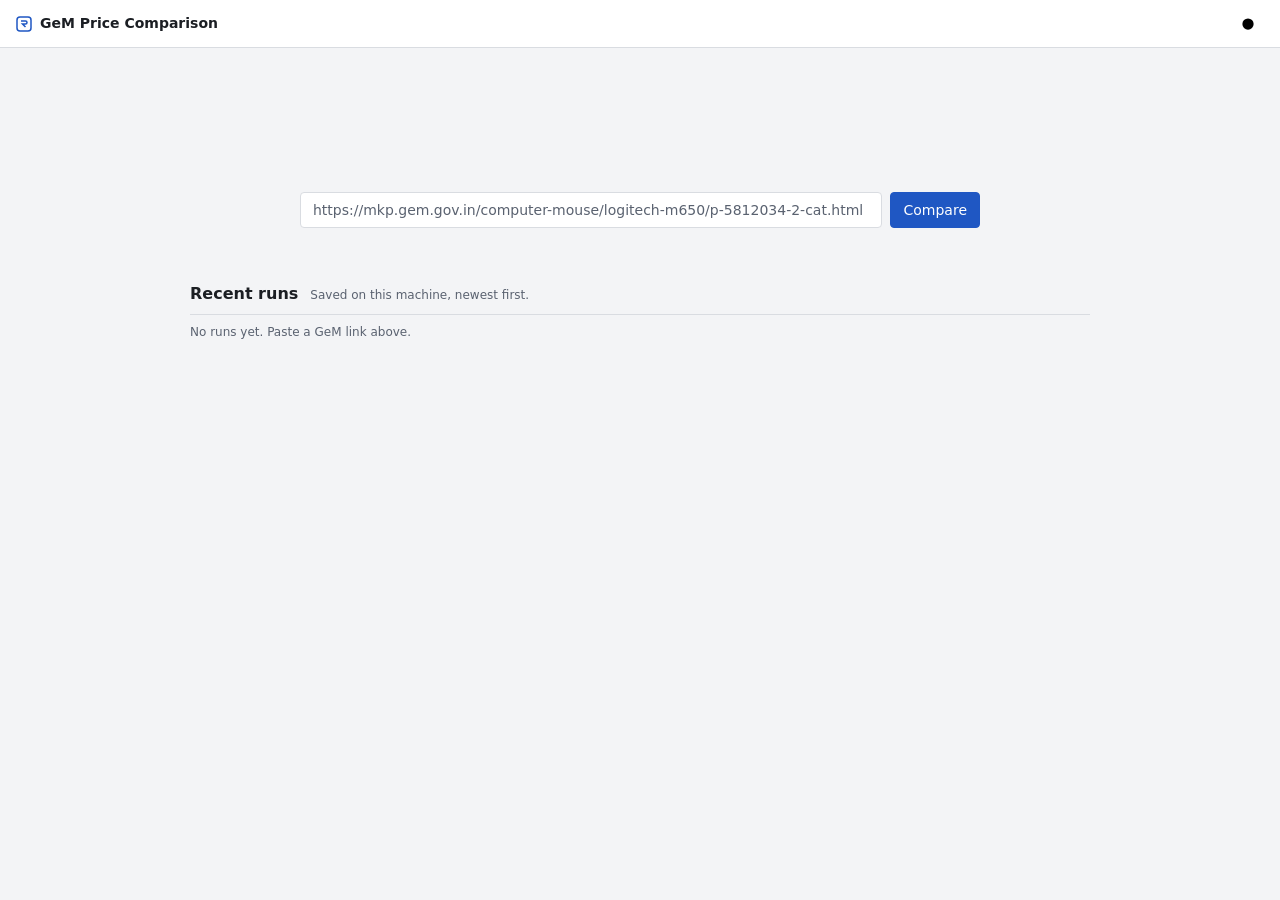
==== commit 09a403f5: "rewrite frontend with pipeline v2 and tabs" ====
--- a/frontend/index.html
+++ b/frontend/index.html
@@ -11,201 +11,129 @@
 <body>
 <a class="skip-link" href="#main">Skip to content</a>
 <header class="topbar">
+<button id="back-btn" class="icon-button" type="button" aria-label="Back to the start page" title="Back to the start page" hidden>
+<svg viewBox="0 0 16 16" aria-hidden="true"><path d="M10 3L5 8l5 5"></path></svg>
+</button>
 <a class="brand" href="/" aria-label="GeM Price Comparison, home">
-<svg class="brand-mark" viewBox="0 0 40 40" aria-hidden="true">
-<rect x="2" y="2" width="36" height="36" rx="11" fill="currentColor"></rect>
-<path class="brand-glyph" d="M13 12h11.5a4.5 4.5 0 0 1 0 9H17l7.5 7"></path>
-<circle class="brand-dot" cx="27" cy="27" r="1.8"></circle>
-</svg>
+<svg class="brand-mark" viewBox="0 0 16 16" aria-hidden="true"><rect x="1" y="1" width="14" height="14" rx="3"></rect><path d="M5 5h4.5a1.5 1.5 0 010 3H6.5L9.5 11"></path></svg>
 <span class="brand-name">GeM Price Comparison</span>
 </a>
 <div class="top-actions">
-<button id="llm-health" class="health" hidden title="LLM endpoint health">
-<span id="llm-health-dot" class="dot" aria-hidden="true"></span>
-<span id="llm-health-text">Checking LLM endpoints</span>
+<span id="demo-badge" class="badge" hidden title="Demo data: fake shops, a fake LLM and a fake GeM page. No network calls are made.">Demo data</span>
+<span id="run-clock" class="clock" hidden>00:00</span>
+<span id="run-state-label" class="run-state" hidden>Starting</span>
+<button id="run-again" class="button button-quiet" type="button" hidden>Run again</button>
+<button id="theme-toggle" class="icon-button" type="button" aria-label="Switch to dark theme" title="Switch to dark theme">
+<svg class="theme-sun" viewBox="0 0 16 16" aria-hidden="true"><circle cx="8" cy="8" r="3"></circle><path d="M8 1v2M8 13v2M2.9 2.9l1.4 1.4M11.7 11.7l1.4 1.4M1 8h2M13 8h2M2.9 13.1l1.4-1.4M11.7 4.3l1.4-1.4"></path></svg>
+<svg class="theme-moon" viewBox="0 0 16 16" aria-hidden="true"><path d="M13.5 9.7A6 6 0 016.3 2.5a6 6 0 109.2 8.4z"></path></svg>
 </button>
-<button id="theme-toggle" class="icon-button" aria-label="Switch to dark theme" title="Switch theme">
-<svg class="theme-sun" viewBox="0 0 24 24" aria-hidden="true">
-<circle cx="12" cy="12" r="4"></circle>
-<path d="M12 2v2M12 20v2M4.9 4.9l1.4 1.4M17.7 17.7l1.4 1.4M2 12h2M20 12h2M4.9 19.1l1.4-1.4M17.7 6.3l1.4-1.4"></path>
-</svg>
-<svg class="theme-moon" viewBox="0 0 24 24" aria-hidden="true">
-<path d="M20 14.5A8 8 0 0 1 9.5 4a8 8 0 1 0 10.5 10.5z"></path>
-</svg>
-</button>
-<span id="demo-badge" class="badge badge-demo" hidden title="Demo data: fake shops, a fake LLM and a fake GeM page. No network calls are made.">Demo data</span>
 </div>
 </header>
 <main id="main" class="shell">
-<div id="llm-banner" class="connection" role="status" hidden>
-<strong>No LLM endpoint is ready.</strong>
-<span>Add <code>NVIDIA_API_KEY</code> to <code>.env</code>, or copy <code>llm_providers.example.json</code> to <code>llm_providers.json</code> and add a provider key, then reload this page.</span>
-</div>
-<section id="start-screen" class="screen" aria-labelledby="hero-title">
-<div class="hero">
-<p class="kicker">A price check for public buying</p>
-<h1 id="hero-title">Is the GeM price fair?</h1>
-<p class="lede">Paste a GeM product link. The tool reads the listing, searches Indian shops for the same product, and shows the first honest answer while the rest of the run finishes.</p>
+<section id="start-screen" class="start-screen" aria-labelledby="start-title">
+<h1 id="start-title" class="sr-only">GeM Price Comparison</h1>
 <form id="run-form" class="run-form" novalidate>
 <div class="search-control">
 <label class="sr-only" for="gem-url">GeM product link</label>
-<input id="gem-url" name="gem-url" type="url" inputmode="url" autocomplete="url" spellcheck="false" placeholder="https://mkp.gem.gov.in/.../p-123-456-cat.html" aria-describedby="url-error">
+<input id="gem-url" name="gem-url" type="url" inputmode="url" autocomplete="url" spellcheck="false" placeholder="https://mkp.gem.gov.in/computer-mouse/logitech-m650/p-5812034-2-cat.html" aria-describedby="url-error">
 <button id="run-btn" class="button button-primary" type="submit">Compare</button>
 </div>
 <p id="url-error" class="form-error" role="alert" hidden></p>
-<label class="switch">
-<input id="refresh" type="checkbox">
-<span class="switch-track" aria-hidden="true"><span class="switch-knob"></span></span>
-<span class="switch-text">Refresh <span class="hint">Ignore the saved result</span></span>
-</label>
 </form>
-</div>
-<section class="explain" aria-labelledby="steps-title">
-<div class="section-head">
-<h2 id="steps-title">What happens when you press Compare</h2>
-<p>Five stages, one pipeline. The page only shows what the run actually reports.</p>
-</div>
-<ol class="steps">
-<li class="step">
-<span class="step-icon" aria-hidden="true">
-<svg viewBox="0 0 24 24"><path d="M6 3h8l4 4v14H6z"></path><path d="M14 3v4h4M9 12h6M9 16h6"></path></svg>
-</span>
-<span class="step-number">01</span>
-<h3>Read the GeM page</h3>
-<p>Plain HTTP and selectors pull the title, brand, model, specs and price. No model is involved yet.</p>
-</li>
-<li class="step">
-<span class="step-icon" aria-hidden="true">
-<svg viewBox="0 0 24 24"><path d="M12 3l1.8 5.2L19 10l-5.2 1.8L12 17l-1.8-5.2L5 10l5.2-1.8z"></path><path d="M18 16l.8 2.2L21 19l-2.2.8L18 22l-.8-2.2L15 19l2.2-.8z"></path></svg>
-</span>
-<span class="step-number">02</span>
-<h3>Understand the product (LLM)</h3>
-<p>The LLM turns the listing into a search identity: a canonical name, brand, model, key identifiers and search words.</p>
-</li>
-<li class="step">
-<span class="step-icon" aria-hidden="true">
-<svg viewBox="0 0 24 24"><path d="M3 9l2-5h14l2 5"></path><path d="M4 9v11h16V9"></path><path d="M3 9a3 3 0 0 0 6 0 3 3 0 0 0 6 0 3 3 0 0 0 6 0"></path><path d="M9 20v-6h6v6"></path></svg>
-</span>
-<span class="step-number">03</span>
-<h3>Search three lanes at once</h3>
-<p>Flipkart, Amazon and other Indian shops run together. A web search finds the other shops; every page is fetched by code.</p>
-</li>
-<li class="step">
-<span class="step-icon" aria-hidden="true">
-<svg viewBox="0 0 24 24"><path d="M3 5h18l-7 8v6l-4 2v-8z"></path></svg>
-</span>
-<span class="step-number">04</span>
-<h3>Filter, then check each listing</h3>
-<p>A cheap title filter keeps the strongest listings per shop. The LLM then judges each one against the reference product.</p>
-</li>
-<li class="step">
-<span class="step-icon" aria-hidden="true">
-<svg viewBox="0 0 24 24"><path d="M12 3l8 3v6c0 5-3.4 8-8 9-4.6-1-8-4-8-9V6z"></path><path d="M8.5 12l2.4 2.4 4.6-5"></path></svg>
-</span>
-<span class="step-number">05</span>
-<h3>Safety checks and one retry</h3>
-<p>Code checks the currency, the price band and the confidence threshold. The first result appears at once; gaps are retried once.</p>
-</li>
-</ol>
-</section>
 <section class="recent" aria-labelledby="recent-title">
 <div class="section-head">
 <h2 id="recent-title">Recent runs</h2>
 <p id="recent-note">Saved on this machine, newest first.</p>
 </div>
-<div id="recent-grid" class="recent-grid" aria-live="polite"></div>
-<p id="recent-empty" class="empty">No runs yet. Paste a GeM link above and the first result will appear as soon as a shop answers.</p>
-</section>
-</section>
-<section id="run-screen" class="screen" hidden aria-labelledby="verdict-title">
+<div id="recent-grid" class="recent-list" aria-live="polite"></div>
+<p id="recent-empty" class="empty">No runs yet. Paste a GeM link above.</p>
+</section>
+</section>
+<section id="run-screen" class="run-screen" hidden aria-labelledby="gem-title">
+<div id="llm-banner" class="connection" role="status" hidden>
+<strong>No LLM endpoint is ready.</strong>
+<span>Add <code>NVIDIA_API_KEY</code> to <code>.env</code>, or copy <code>llm_providers.example.json</code> to <code>llm_providers.json</code> and add a provider key, then reload this page.</span>
+</div>
 <div id="connection-banner" class="connection" role="status" hidden>
 <span id="connection-text">Reconnecting</span>
-<button id="retry-connection" class="button button-quiet">Retry now</button>
+<button id="retry-connection" class="button button-quiet" type="button">Retry now</button>
 </div>
 <div id="page-alert" class="sr-only" aria-live="polite"></div>
-<div class="runbar">
-<button id="back-btn" class="button button-quiet">
-<svg viewBox="0 0 24 24" aria-hidden="true"><path d="M15 5l-7 7 7 7"></path></svg>
-Back
-</button>
-<div class="runbar-status">
-<span id="run-clock" class="clock">00:00</span>
-<span id="run-state-label" class="run-state">Starting</span>
-</div>
-<button id="copy-link" class="button button-quiet">Copy link</button>
-</div>
-<div id="run-error" class="alert alert-bad" role="alert" hidden>
+<div id="run-error" class="alert" role="alert" hidden>
 <strong>The run failed.</strong>
 <span id="run-error-text"></span>
 </div>
-<article id="verdict" class="verdict" data-kind="searching" aria-labelledby="verdict-title">
-<div class="verdict-product">
-<p id="verdict-kicker" class="kicker">Reading the GeM page</p>
-<h1 id="verdict-title">Looking for the same product</h1>
-<div id="gem-meta" class="chips"></div>
-<p id="understanding" class="understanding"></p>
-<div id="search-words" class="search-words"></div>
-</div>
-<div class="verdict-answer">
-<p id="answer-kicker" class="answer-kicker">Searching shops</p>
+<article id="gem-card" class="card gem-card" aria-labelledby="gem-title" hidden>
+<div class="gem-image-wrap">
+<img id="gem-image" class="gem-image" alt="" width="160" height="160" referrerpolicy="no-referrer" hidden>
+<span id="gem-image-fallback" class="gem-image-fallback" aria-hidden="true">
+<svg viewBox="0 0 16 16"><path d="M2 3h12v10H2z"></path><path d="M2 11l4-4 3 3 2-2 3 3"></path></svg>
+</span>
+</div>
+<div class="gem-body">
+<p id="gem-kicker" class="kicker">The GeM listing</p>
+<h1 id="gem-title">Reading the GeM page</h1>
+<p id="gem-price" class="gem-price"></p>
+<p id="gem-price-kind" class="gem-price-kind"></p>
+<dl id="gem-specs" class="specs"></dl>
+<button id="gem-specs-toggle" class="text-button" type="button" hidden></button>
+</div>
+</article>
+<section id="pipeline-card" class="card pipeline-card" aria-labelledby="pipeline-title">
+<div class="pipeline-head">
+<div class="pipeline-heading">
+<h2 id="pipeline-title">Pipeline</h2>
+<p id="pipeline-summary-text" class="pipeline-summary">Waiting for the run.</p>
+</div>
+<button id="pipeline-toggle" class="button button-quiet" type="button" aria-expanded="true" aria-controls="pipeline-body">Hide details</button>
+</div>
+<div id="pipeline-body">
+<div id="pipeline-map" class="pipeline-map">
+<div id="pipeline-top" class="pipeline-top"></div>
+<div id="map-lanes" class="map-lanes"></div>
+<div id="pipeline-end" class="pipeline-end"></div>
+</div>
+</div>
+</section>
+<article id="verdict" class="card summary" data-kind="searching" aria-labelledby="verdict-title" hidden>
+<div class="summary-head">
+<p id="answer-kicker" class="kicker">Searching shops</p>
+<h2 id="verdict-title" class="summary-title">Best price found</h2>
+</div>
+<div class="summary-body">
+<div class="summary-answer">
 <p id="answer-price" class="answer-price">Searching</p>
-<p id="answer-shop" class="answer-shop"></p>
+<p class="answer-shop-line"><span id="answer-shop-icon" class="answer-shop-icon"></span><span id="answer-shop" class="answer-shop"></span></p>
 <p id="answer-saving" class="answer-saving"></p>
 <a id="answer-link" class="button button-primary" target="_blank" rel="noopener noreferrer" hidden>Open the listing</a>
+</div>
 <div id="price-bars" class="bars" aria-label="Prices found, compared with GeM"></div>
-<p id="answer-detail" class="answer-detail">The first honest result appears as soon as a shop answers.</p>
+<p id="answer-detail" class="answer-detail"></p>
 </div>
 </article>
-<section class="card pipeline-card" aria-labelledby="pipeline-title">
-<div class="section-head section-head-tight">
-<h2 id="pipeline-title">Pipeline</h2>
-<p>Every counter below comes from the run's own events.</p>
-</div>
-<div id="pipeline-map" class="pipeline-map">
-<svg id="map-links" class="map-links" aria-hidden="true"></svg>
-<div id="node-read" class="map-node" data-state="waiting">
-<span class="node-label">Read GeM page</span>
-<span id="node-read-value" class="node-value">waiting</span>
-</div>
-<div id="node-understand" class="map-node" data-state="waiting">
-<span class="node-label">Understand (LLM)</span>
-<span id="node-understand-value" class="node-value">waiting</span>
-</div>
-<div id="map-lanes" class="map-lanes"></div>
-<div id="node-checks" class="map-node" data-state="waiting">
-<span class="node-label">Checks and first result</span>
-<span id="node-checks-value" class="node-value">waiting</span>
-</div>
-<div id="node-retry" class="map-node" data-state="waiting">
-<span class="node-label">Retry gaps</span>
-<span id="node-retry-value" class="node-value">not needed yet</span>
-</div>
-</div>
-<div id="status-legend" class="legend" aria-label="Shop status meanings">
-<p class="legend-intro"><strong>Shop states.</strong> "Not found" means the shop was searched and nothing matched. "Could not search" means it was blocked or skipped; the answer is then incomplete, not a no.</p>
-<ul class="legend-list">
-<li><span class="status-chip status-found">Found a match</span> A confirmed match was kept.</li>
-<li><span class="status-chip status-possible">Possible only</span> A listing looked close but was not confirmed.</li>
-<li><span class="status-chip status-not-found">Not found</span> Searched, nothing matched.</li>
-<li><span class="status-chip status-warning">Could not search</span> Blocked, skipped or out of time.</li>
-</ul>
-</div>
-</section>
-<section class="card tabs-card" aria-label="Run details">
+<section class="card tabs-card" aria-label="Run details" hidden id="details-card">
 <div class="tabbar">
 <div id="tablist" class="tablist" role="tablist" aria-label="Run details">
 <button id="tab-matches" class="tab" role="tab" aria-selected="true" aria-controls="panel-matches" data-tab="matches">Matches <span id="count-matches" class="tab-count">0</span></button>
 <button id="tab-possible" class="tab" role="tab" aria-selected="false" aria-controls="panel-possible" data-tab="possible" tabindex="-1">Possible <span id="count-possible" class="tab-count">0</span></button>
 <button id="tab-activity" class="tab" role="tab" aria-selected="false" aria-controls="panel-activity" data-tab="activity" tabindex="-1">Activity <span id="count-activity" class="tab-count">0</span></button>
-<button id="tab-system" class="tab" role="tab" aria-selected="false" aria-controls="panel-system" data-tab="system" tabindex="-1">LLM and system</button>
+<button id="tab-system" class="tab" role="tab" aria-selected="false" aria-controls="panel-system" data-tab="system" tabindex="-1">System</button>
 </div>
 </div>
 <div id="panel-matches" class="tab-panel" role="tabpanel" aria-labelledby="tab-matches" tabindex="0">
 <p id="matches-empty" class="empty">No confirmed match yet. This tab fills in when a shop returns the same product.</p>
 <div id="matches-table-wrap" class="table-wrap" hidden>
-<table class="data-table">
+<table class="data-table matches-table">
 <thead>
-<tr><th scope="col">Shop</th><th scope="col">Listing</th><th scope="col">Price</th><th scope="col">Against GeM</th><th scope="col">Confidence</th><th scope="col">Checks</th><th scope="col"><span class="sr-only">Link</span></th></tr>
+<tr>
+<th scope="col" class="cell-shop">Shop</th>
+<th scope="col" class="cell-price">
+<span>Price</span>
+<span id="scale-labels" class="scale-labels"><span>cheaper</span><span id="scale-gem">GeM</span><span>dearer</span></span>
+</th>
+<th scope="col" class="cell-confidence" title="The model's own certainty, in percent.">Confidence</th>
+<th scope="col" class="cell-why"><span class="sr-only">Why this was accepted</span></th>
+</tr>
 </thead>
 <tbody id="matches-body"></tbody>
 </table>
@@ -213,16 +141,16 @@
 <div id="matches-cards" class="match-cards"></div>
 <p class="note">Prices are for the listing as shown. Check quantity, colour and bundle before you buy.</p>
 <div class="panel-actions">
-<button id="copy-summary" class="button button-quiet">Copy summary</button>
-<button id="download-csv" class="button button-quiet">Download CSV</button>
+<button id="copy-summary" class="button button-quiet" type="button">Copy summary</button>
+<button id="download-csv" class="button button-quiet" type="button">Download CSV</button>
 </div>
 </div>
 <div id="panel-possible" class="tab-panel" role="tabpanel" aria-labelledby="tab-possible" tabindex="0" hidden>
 <p id="possible-empty" class="empty">No possible matches. This tab lists listings that looked close but were not confirmed.</p>
 <div id="possible-table-wrap" class="table-wrap" hidden>
-<table class="data-table">
+<table class="data-table possible-table">
 <thead>
-<tr><th scope="col">Shop</th><th scope="col">Listing</th><th scope="col">Price</th><th scope="col">Why not confirmed</th><th scope="col"><span class="sr-only">Link</span></th></tr>
+<tr><th scope="col" class="cell-shop">Shop</th><th scope="col" class="cell-price"><span>Price</span><span class="scale-labels"><span>cheaper</span><span id="possible-scale-gem">GeM</span><span>dearer</span></span></th><th scope="col" class="cell-confidence" title="The model's own certainty, in percent.">Confidence</th><th scope="col" class="possible-why-head">Why it is only possible</th></tr>
 </thead>
 <tbody id="possible-body"></tbody>
 </table>
@@ -246,15 +174,26 @@
 <div id="panel-system" class="tab-panel" role="tabpanel" aria-labelledby="tab-system" tabindex="0" hidden>
 <p id="llm-strategy" class="strategy">LLM endpoint status is loading.</p>
 <div class="table-wrap">
-<table class="data-table compact">
+<table class="data-table compact providers-table">
 <thead>
-<tr><th scope="col">Provider</th><th scope="col">Model</th><th scope="col">State</th><th scope="col">Calls</th><th scope="col">Errors</th><th scope="col">Average</th><th scope="col">Note</th></tr>
+<tr>
+<th scope="col">Provider</th>
+<th scope="col">State</th>
+<th scope="col" title="since server start">Calls</th>
+<th scope="col" title="since server start">Errors</th>
+<th scope="col">This run</th>
+<th scope="col">Note</th>
+</tr>
 </thead>
 <tbody id="llm-table-body"></tbody>
 </table>
 </div>
 <p id="llm-run-summary" class="run-llm"></p>
 <dl id="run-stats" class="run-stats"></dl>
+<details id="shops-details" class="shops-details">
+<summary>Shops <span id="shops-count"></span></summary>
+<div id="shops-list" class="shops-list"></div>
+</details>
 </div>
 </section>
 <section id="similar-section" class="card" hidden aria-labelledby="similar-title">
@@ -273,9 +212,16 @@
 </section>
 </section>
 </main>
-<footer class="foot">
-<p>Prices are a snapshot from the shops that answered. Unknown stays unknown.</p>
-</footer>
+<dialog id="link-dialog" class="dialog" aria-labelledby="link-dialog-title">
+<div class="dialog-body">
+<h2 id="link-dialog-title">Enter a product link</h2>
+<p>That link is a search or category page. Open one product on GeM and paste its link here.</p>
+<code class="dialog-example">https://mkp.gem.gov.in/computer-mouse/logitech-m650/p-5812034-2-cat.html</code>
+<form method="dialog">
+<button id="dialog-close" class="button button-primary" type="submit">Close</button>
+</form>
+</div>
+</dialog>
 <div id="toast" class="toast" role="status" hidden></div>
 <script src="render.js"></script>
 <script src="app.js"></script>
--- a/frontend/style.css
+++ b/frontend/style.css
@@ -1 +1,760 @@
-:root{color-scheme:light dark;--paper:light-dark(#f6f3ec,#0d1017);--paper-glow:light-dark(#fbf1df,#151a24);--surface:light-dark(#fff,#151a24);--surface-soft:light-dark(#fbf8f1,#111620);--ink:light-dark(#141922,#e8ecf4);--muted:light-dark(#596175,#98a2b8);--hairline:light-dark(#e4dfd3,#262d3d);--hairline-strong:light-dark(#cfc7b7,#384156);--primary:light-dark(#27336b,#9db0ff);--primary-ink:light-dark(#fff,#10162c);--primary-hover:light-dark(#1d2752,#b6c4ff);--primary-soft:light-dark(#e8eaf5,#1c2540);--highlight:light-dark(#e7860b,#f5a340);--highlight-soft:light-dark(#fdf0dd,#302413);--highlight-ink:light-dark(#7a4300,#ffd9a6);--positive:light-dark(#157a4a,#4fd08a);--positive-soft:light-dark(#e6f4ec,#123323);--amber:light-dark(#9a6200,#f0c35a);--amber-soft:light-dark(#fff1cc,#352b12);--negative:light-dark(#b3261e,#ff8a80);--negative-soft:light-dark(#fce8e6,#3a1a18);--focus:light-dark(#27336b,#9db0ff);--shadow-card:0 1px 2px rgba(20,25,34,0.05),0 18px 40px -28px rgba(20,25,34,0.35);--shadow-pop:0 24px 60px -32px rgba(20,25,34,0.5);--font-sans:ui-sans-serif,"Segoe UI Variable","Segoe UI",system-ui,-apple-system,Arial,sans-serif;--font-mono:ui-monospace,"Cascadia Mono",Consolas,"SFMono-Regular",monospace;--ease:180ms cubic-bezier(0.2,0.7,0.3,1);--ease-slow:240ms cubic-bezier(0.2,0.7,0.3,1);--page-max:1180px}:root[data-theme="dark"]{color-scheme:dark;--shadow-card:0 1px 2px rgba(0,0,0,0.4),0 18px 40px -28px rgba(0,0,0,0.85);--shadow-pop:0 24px 60px -28px rgba(0,0,0,0.9)}:root[data-theme="light"]{color-scheme:light}@media(prefers-color-scheme:dark){:root:not([data-theme="light"]){color-scheme:dark;--shadow-card:0 1px 2px rgba(0,0,0,0.4),0 18px 40px -28px rgba(0,0,0,0.85);--shadow-pop:0 24px 60px -28px rgba(0,0,0,0.9)}}*,*::before,*::after{box-sizing:border-box}html{-webkit-text-size-adjust:100%}body{margin:0;min-width:0;font-family:var(--font-sans);font-size:16px;line-height:1.55;color:var(--ink);background:radial-gradient(1100px 520px at 8% -10%,var(--paper-glow),transparent 70%),var(--paper);overflow-x:hidden}h1,h2,h3,p{margin:0}h1,h2,h3{line-height:1.15;letter-spacing:-.02em;font-weight:650}h1{font-size:44px}h2{font-size:28px}h3{font-size:16px}a{color:var(--primary);text-underline-offset:3px}button,input{font:inherit;color:inherit}button{cursor:pointer}svg{display:block}[hidden]{display:none !important}::selection{background:var(--highlight-soft);color:var(--ink)}:focus-visible{outline:2px solid var(--focus);outline-offset:2px;border-radius:4px}.sr-only{position:absolute;width:1px;height:1px;padding:0;margin:-1px;overflow:hidden;clip:rect(0,0,0,0);white-space:nowrap;border:0}.skip-link{position:absolute;left:16px;top:-100px;z-index:20;background:var(--primary);color:var(--primary-ink);padding:8px 16px;border-radius:10px;text-decoration:none;transition:top var(--ease)}.skip-link:focus{top:16px}.topbar{position:sticky;top:0;z-index:10;display:flex;align-items:center;justify-content:space-between;gap:16px;min-height:64px;padding:8px max(16px,calc((100vw - var(--page-max)) / 2));border-bottom:1px solid var(--hairline);background:var(--paper)}.brand{display:inline-flex;align-items:center;gap:12px;min-width:0;color:var(--ink);text-decoration:none}.brand-mark{width:34px;height:34px;flex:none;color:var(--primary)}.brand-glyph{fill:none;stroke:var(--paper);stroke-width:2.6;stroke-linecap:round;stroke-linejoin:round}.brand-dot{fill:var(--paper)}.brand-name{font-weight:650;letter-spacing:-.01em;white-space:nowrap}.top-actions{display:flex;align-items:center;gap:8px;min-width:0}.health{display:inline-flex;align-items:center;gap:8px;max-width:320px;padding:4px 12px;border:1px solid var(--hairline);border-radius:999px;background:var(--surface);color:var(--muted);font-size:14px;white-space:nowrap;overflow:hidden;text-overflow:ellipsis}.health .dot{width:8px;height:8px;flex:none;border-radius:999px;background:var(--muted)}.health[data-state="ok"] .dot{background:var(--positive)}.health[data-state="warn"] .dot{background:var(--amber)}.health[data-state="bad"] .dot{background:var(--negative)}.icon-button{display:inline-flex;align-items:center;justify-content:center;width:38px;height:38px;padding:0;border:1px solid var(--hairline);border-radius:999px;background:var(--surface);color:var(--ink);transition:background var(--ease),border-color var(--ease),transform var(--ease)}.icon-button:hover{background:var(--surface-soft);border-color:var(--hairline-strong)}.icon-button:active{transform:translateY(1px)}.icon-button svg{width:18px;height:18px;fill:none;stroke:currentColor;stroke-width:1.8;stroke-linecap:round;stroke-linejoin:round}.theme-sun{display:none}:root[data-theme="dark"] .theme-sun{display:block}:root[data-theme="dark"] .theme-moon{display:none}@media(prefers-color-scheme:dark){:root:not([data-theme="light"]) .theme-sun{display:block}:root:not([data-theme="light"]) .theme-moon{display:none}}.badge{display:inline-flex;align-items:center;padding:4px 12px;border-radius:999px;font-size:12px;font-weight:650;letter-spacing:.02em;white-space:nowrap}.badge-demo{background:var(--highlight-soft);color:var(--highlight-ink);border:1px solid var(--highlight)}.shell{width:min(100% - 32px,var(--page-max));margin:0 auto}.screen{padding-bottom:64px}.kicker{color:var(--primary);font-size:12px;font-weight:700;letter-spacing:.14em;text-transform:uppercase}.lede{max-width:62ch;color:var(--muted);font-size:20px;line-height:1.5}.hero{position:relative;padding:64px 0 48px}.hero::after{content:"";position:absolute;right:0;top:40px;width:clamp(120px,20vw,260px);height:clamp(120px,20vw,260px);border-radius:50%;background:radial-gradient(circle,var(--highlight-soft) 0,transparent 68%);pointer-events:none}.hero>*{position:relative;z-index:1}.hero h1{max-width:18ch;margin-top:12px}.hero .lede{margin-top:16px}.run-form{margin-top:32px;max-width:820px}.search-control{display:flex;align-items:center;gap:8px;padding:8px;border:1px solid var(--hairline-strong);border-radius:16px;background:var(--surface);box-shadow:var(--shadow-card);transition:border-color var(--ease),box-shadow var(--ease)}.search-control:focus-within{border-color:var(--primary);box-shadow:var(--shadow-card),0 0 0 3px var(--primary-soft)}.search-control input{flex:1;min-width:0;height:48px;padding:0 12px;border:0;background:transparent;font-size:16px}.search-control input:focus{outline:0}.search-control input::placeholder{color:var(--muted);opacity:.8}.form-error{margin-top:8px;color:var(--negative);font-size:14px;font-weight:600}.switch{display:inline-flex;align-items:center;gap:12px;margin-top:16px;cursor:pointer;user-select:none}.switch input{position:absolute;opacity:0;width:1px;height:1px}.switch-track{position:relative;width:34px;height:20px;flex:none;border:1px solid var(--hairline-strong);border-radius:999px;background:var(--surface-soft);transition:background var(--ease),border-color var(--ease)}.switch-knob{position:absolute;left:2px;top:2px;width:14px;height:14px;border-radius:999px;background:var(--muted);transition:transform var(--ease),background var(--ease)}.switch input:checked+.switch-track{background:var(--primary);border-color:var(--primary)}.switch input:checked+.switch-track .switch-knob{transform:translateX(14px);background:var(--primary-ink)}.switch input:focus-visible+.switch-track{outline:2px solid var(--focus);outline-offset:2px}.switch-text{font-size:14px;font-weight:600}.hint{margin-left:4px;color:var(--muted);font-weight:400}.button{display:inline-flex;align-items:center;justify-content:center;gap:8px;min-height:38px;padding:8px 16px;border:1px solid transparent;border-radius:10px;background:transparent;font-size:14px;font-weight:650;text-decoration:none;transition:background var(--ease),border-color var(--ease),color var(--ease),transform var(--ease)}.button svg{width:16px;height:16px;fill:none;stroke:currentColor;stroke-width:2;stroke-linecap:round;stroke-linejoin:round}.button:active{transform:translateY(1px)}.button:disabled{opacity:.55;cursor:not-allowed;transform:none}.button-primary{background:var(--primary);color:var(--primary-ink);border-color:var(--primary)}.button-primary:hover:not(:disabled){background:var(--primary-hover);border-color:var(--primary-hover)}.search-control .button-primary{min-height:48px;padding:0 24px;font-size:16px}.button-quiet{border-color:var(--hairline);background:var(--surface);color:var(--ink)}.button-quiet:hover:not(:disabled){border-color:var(--hairline-strong);background:var(--surface-soft)}.section-head{display:flex;align-items:end;justify-content:space-between;gap:24px;margin-bottom:20px}.section-head h2{font-size:20px}.section-head p{max-width:58ch;color:var(--muted);font-size:14px}.section-head-tight{align-items:start;margin-bottom:16px}.explain{padding:40px 0;border-top:1px solid var(--hairline)}.steps{display:grid;grid-template-columns:repeat(5,minmax(0,1fr));gap:12px;margin:0;padding:0;list-style:none;counter-reset:step}.step{position:relative;display:flex;flex-direction:column;gap:8px;padding:20px;border:1px solid var(--hairline);border-radius:16px;background:var(--surface);transition:transform var(--ease),border-color var(--ease),box-shadow var(--ease)}.step:hover{transform:translateY(-2px);border-color:var(--hairline-strong);box-shadow:var(--shadow-card)}.step-icon{display:inline-flex;align-items:center;justify-content:center;width:38px;height:38px;border-radius:10px;background:var(--highlight-soft);color:var(--highlight-ink)}.step-icon svg{width:20px;height:20px;fill:none;stroke:currentColor;stroke-width:1.7;stroke-linecap:round;stroke-linejoin:round}.step-number{color:var(--muted);font-family:var(--font-mono);font-size:12px;letter-spacing:.08em}.step h3{font-size:14px}.step p{color:var(--muted);font-size:14px;line-height:1.5}.recent{padding:40px 0 0;border-top:1px solid var(--hairline)}.recent-grid{display:grid;grid-template-columns:repeat(auto-fill,minmax(250px,1fr));gap:12px}.recent-card{display:grid;gap:8px;width:100%;padding:16px;border:1px solid var(--hairline);border-radius:16px;background:var(--surface);color:var(--ink);text-align:left;transition:transform var(--ease),border-color var(--ease),box-shadow var(--ease)}.recent-card:hover{transform:translateY(-2px);border-color:var(--hairline-strong);box-shadow:var(--shadow-card)}.recent-title{display:-webkit-box;-webkit-line-clamp:2;-webkit-box-orient:vertical;overflow:hidden;font-weight:650;line-height:1.35;min-height:2.7em}.recent-line{display:flex;align-items:center;justify-content:space-between;gap:8px;font-size:14px}.recent-price{font-weight:700;font-variant-numeric:tabular-nums}.recent-meta{display:flex;align-items:center;justify-content:space-between;gap:8px;color:var(--muted);font-size:12px}.recent-state{display:inline-flex;align-items:center;gap:4px;padding:2px 8px;border:1px solid var(--hairline);border-radius:999px;color:var(--muted);font-weight:650}.recent-state.is-failed{border-color:var(--negative);color:var(--negative)}.recent-state.is-cached{border-color:var(--primary);color:var(--primary)}.recent-saving{color:var(--positive);font-weight:700;font-variant-numeric:tabular-nums}.recent-saving.is-dearer{color:var(--negative)}.empty{padding:24px;border:1px dashed var(--hairline-strong);border-radius:16px;color:var(--muted);font-size:14px;text-align:center}.runbar{display:flex;align-items:center;justify-content:space-between;gap:12px;padding:20px 0;border-bottom:1px solid var(--hairline)}.runbar-status{display:inline-flex;align-items:baseline;gap:12px}.clock{font-family:var(--font-mono);font-size:14px;font-variant-numeric:tabular-nums;color:var(--muted)}.run-state{font-size:14px;font-weight:650}.alert{margin-top:16px;padding:16px;border:1px solid var(--hairline);border-radius:10px;font-size:14px}.alert-bad{border-color:var(--negative);background:var(--negative-soft);color:var(--negative)}.connection{display:flex;align-items:center;justify-content:space-between;gap:12px;margin-top:16px;padding:8px 12px;border:1px solid var(--amber);border-radius:10px;background:var(--amber-soft);color:var(--amber);font-size:14px;font-weight:600}.verdict{display:grid;grid-template-columns:minmax(0,1.05fr) minmax(0,0.95fr);gap:32px;align-items:start;padding:40px 0 32px}.verdict-product{min-width:0}.verdict-product h1{margin-top:8px;max-width:24ch;overflow-wrap:anywhere}.chips{display:flex;flex-wrap:wrap;gap:8px;margin-top:16px}.chip{display:inline-flex;align-items:center;gap:4px;padding:4px 12px;border:1px solid var(--hairline);border-radius:999px;background:var(--surface);color:var(--muted);font-size:12px;font-weight:650;max-width:100%;overflow-wrap:anywhere}.chip strong{color:var(--ink);font-weight:700}.chip.is-price{border-color:var(--highlight);background:var(--highlight-soft);color:var(--highlight-ink);font-size:14px;font-variant-numeric:tabular-nums}.understanding{margin-top:16px;max-width:60ch;color:var(--muted);font-size:14px}.search-words{display:flex;flex-wrap:wrap;gap:8px;margin-top:12px}.word{padding:2px 8px;border-left:2px solid var(--highlight);color:var(--muted);font-size:12px;overflow-wrap:anywhere}.verdict-answer{min-width:0;padding:24px;border:1px solid var(--hairline);border-radius:16px;background:var(--surface);box-shadow:var(--shadow-card)}.verdict[data-kind="found"] .verdict-answer{border-color:var(--highlight)}.answer-kicker{color:var(--muted);font-size:12px;font-weight:700;letter-spacing:.1em;text-transform:uppercase}.answer-price{margin-top:8px;color:var(--highlight);font-size:44px;font-weight:700;line-height:1.05;letter-spacing:-.03em;font-variant-numeric:tabular-nums;overflow-wrap:anywhere}.answer-shop{margin-top:4px;font-weight:650;overflow-wrap:anywhere}.answer-saving{margin-top:8px;color:var(--positive);font-size:16px;font-weight:650;font-variant-numeric:tabular-nums}.answer-saving.is-dearer{color:var(--negative)}.verdict-answer .button-primary{margin-top:16px}.answer-detail{margin-top:16px;color:var(--muted);font-size:14px}.bars{display:grid;gap:8px;margin-top:20px}.bar-row{display:grid;grid-template-columns:minmax(70px,0.9fr) minmax(0,2.4fr) auto;align-items:center;gap:8px;font-size:12px}.bar-label{color:var(--muted);overflow:hidden;text-overflow:ellipsis;white-space:nowrap}.bar-track{display:block;height:10px;border-radius:999px;background:var(--surface-soft);border:1px solid var(--hairline);overflow:hidden}.bar-fill{display:block;height:100%;border-radius:999px;background:var(--primary);transition:width var(--ease-slow)}.bar-row.is-gem .bar-fill{background:var(--muted)}.bar-row.is-cheapest .bar-fill{background:var(--highlight)}.bar-row.is-bulk .bar-fill{background:repeating-linear-gradient(45deg,var(--highlight),var(--highlight) 4px,var(--highlight-soft) 4px,var(--highlight-soft) 8px)}.bar-price{color:var(--ink);font-variant-numeric:tabular-nums;font-weight:650;white-space:nowrap}.bar-tag{margin-left:4px;color:var(--muted);font-weight:600}.card{margin-top:24px;padding:24px;border:1px solid var(--hairline);border-radius:16px;background:var(--surface)}.pipeline-map{position:relative;display:grid;grid-template-columns:minmax(96px,0.7fr) minmax(96px,0.7fr) minmax(0,2.6fr) minmax(110px,0.8fr) minmax(96px,0.7fr);gap:16px;align-items:center;padding:8px 0}.map-links{position:absolute;inset:0;width:100%;height:100%;overflow:visible;pointer-events:none;z-index:0}.map-links line{stroke:var(--hairline-strong);stroke-width:1.5;vector-effect:non-scaling-stroke}.map-links line.is-active{stroke:var(--highlight);stroke-width:2.5}.map-links line.is-done{stroke:var(--positive)}.map-node,.map-lanes{position:relative;z-index:1}.map-node{display:grid;gap:4px;padding:12px;border:1px solid var(--hairline);border-radius:10px;background:var(--surface);transition:border-color var(--ease),background var(--ease),box-shadow var(--ease)}.node-label{font-size:12px;font-weight:700;line-height:1.3}.node-value{color:var(--muted);font-size:12px;font-variant-numeric:tabular-nums;overflow-wrap:anywhere}.map-node[data-state="active"],.lane-node[data-state="active"]{border-color:var(--primary);background:var(--primary-soft);box-shadow:0 0 0 3px var(--primary-soft)}.map-node[data-state="done"],.lane[data-state="done"]{border-color:var(--positive)}.map-node[data-state="warning"],.lane[data-state="warning"]{border-color:var(--amber);background:var(--amber-soft)}.map-node[data-state="blocked"],.lane[data-state="blocked"]{border-color:var(--negative);background:var(--negative-soft)}.map-lanes{display:grid;gap:8px;min-width:0}.lane{display:grid;grid-template-columns:minmax(92px,0.55fr) minmax(0,3fr) auto;align-items:center;gap:8px;padding:8px;border:1px solid var(--hairline);border-radius:10px;background:var(--surface-soft);transition:border-color var(--ease),background var(--ease)}.lane-head{display:grid;gap:2px;min-width:0}.lane-name{font-size:12px;font-weight:700;white-space:nowrap;overflow:hidden;text-overflow:ellipsis}.lane-status{color:var(--muted);font-size:12px;overflow-wrap:anywhere;display:none}.lane-nodes{display:grid;grid-template-columns:repeat(4,minmax(0,1fr));gap:4px;min-width:0}.lane-node{display:grid;gap:1px;min-width:0;padding:8px;border:1px solid var(--hairline);border-radius:10px;background:var(--surface);transition:border-color var(--ease),background var(--ease),box-shadow var(--ease)}.lane-node[data-state="active"]{box-shadow:0 0 0 2px var(--primary-soft)}.lane-node[data-state="active"]::after{content:"";justify-self:end;width:6px;height:6px;margin-top:calc(-1 * 4px);border-radius:999px;background:var(--primary);animation:node-pulse 1.8s ease-in-out infinite}.lane-node[data-state="done"]{border-color:var(--positive)}.lane-node[data-state="warning"]{border-color:var(--amber);background:var(--amber-soft)}.lane-node[data-state="blocked"]{border-color:var(--negative);background:var(--negative-soft)}.lane-node-label{color:var(--muted);font-size:12px;font-weight:700;letter-spacing:.04em;text-transform:uppercase}.lane-node-value{color:var(--ink);font-size:12px;font-variant-numeric:tabular-nums;line-height:1.25;overflow-wrap:anywhere}.lane-chip{padding:4px 8px;border:1px solid var(--hairline);border-radius:999px;color:var(--muted);font-size:12px;font-weight:700;white-space:nowrap;overflow:hidden;text-overflow:ellipsis;max-width:130px}.lane[data-state="done"] .lane-chip{border-color:var(--positive);color:var(--positive)}.lane[data-state="warning"] .lane-chip{border-color:var(--amber);color:var(--amber)}.lane[data-state="blocked"] .lane-chip{border-color:var(--negative);color:var(--negative)}@keyframes node-pulse{0%,100%{opacity:.35;transform:scale(0.8)}50%{opacity:1;transform:scale(1.15)}}.legend{margin-top:20px;padding-top:16px;border-top:1px solid var(--hairline)}.legend-intro{max-width:80ch;color:var(--muted);font-size:14px}.legend-intro strong{color:var(--ink)}.legend-list{display:flex;flex-wrap:wrap;gap:8px 20px;margin:12px 0 0;padding:0;list-style:none;color:var(--muted);font-size:12px}.legend-list li{display:inline-flex;align-items:center;gap:8px}.status-chip{display:inline-flex;align-items:center;padding:1px 8px;border:1px solid var(--hairline);border-radius:999px;font-size:12px;font-weight:700;white-space:nowrap}.status-found{border-color:var(--positive);background:var(--positive-soft);color:var(--positive)}.status-possible{border-color:var(--highlight);background:var(--highlight-soft);color:var(--highlight-ink)}.status-not-found{border-color:var(--hairline-strong);background:var(--surface-soft);color:var(--muted)}.status-warning{border-color:var(--amber);background:var(--amber-soft);color:var(--amber)}.status-waiting{border-color:var(--hairline);background:var(--surface-soft);color:var(--muted)}.tabs-card{padding:0;overflow:hidden}.tabbar{overflow-x:auto;scrollbar-width:thin;border-bottom:1px solid var(--hairline)}.tablist{display:flex;gap:4px;min-width:max-content;padding:8px 16px 0}.tab{display:inline-flex;align-items:center;gap:8px;padding:12px 12px calc(12px - 2px);border:0;border-bottom:2px solid transparent;background:transparent;color:var(--muted);font-size:14px;font-weight:650;white-space:nowrap;transition:color var(--ease),border-color var(--ease)}.tab:hover{color:var(--ink)}.tab[aria-selected="true"]{color:var(--primary);border-bottom-color:var(--highlight)}.tab-count{display:inline-flex;align-items:center;justify-content:center;min-width:22px;height:20px;padding:0 4px;border-radius:999px;background:var(--surface-soft);color:var(--muted);font-size:12px;font-variant-numeric:tabular-nums}.tab[aria-selected="true"] .tab-count{background:var(--highlight-soft);color:var(--highlight-ink)}.tab-panel{padding:20px}.tab-panel:focus-visible{outline-offset:-2px}.table-wrap{width:100%;overflow-x:auto}.data-table{width:100%;border-collapse:collapse;font-size:14px}.data-table th{padding:8px 8px;border-bottom:1px solid var(--hairline-strong);color:var(--muted);font-size:12px;font-weight:700;letter-spacing:.04em;text-align:left;text-transform:uppercase;white-space:nowrap}.data-table td{padding:12px 8px;border-bottom:1px solid var(--hairline);vertical-align:top}.data-table tbody tr:last-child td{border-bottom:0}.data-table.compact td,.data-table.compact th{padding:8px}.cell-title{display:block;max-width:34ch;font-weight:600;line-height:1.4;overflow-wrap:anywhere}.cell-title a{color:var(--ink);text-decoration:none}.cell-title a:hover{text-decoration:underline}.cell-shop{font-weight:650;white-space:nowrap}.cell-price{font-weight:700;font-variant-numeric:tabular-nums;white-space:nowrap}.tag{display:inline-flex;align-items:center;margin-left:4px;padding:0 4px;border:1px solid var(--hairline-strong);border-radius:10px;color:var(--muted);font-size:12px;font-weight:700;white-space:nowrap}.tag-bulk{border-color:var(--highlight);background:var(--highlight-soft);color:var(--highlight-ink)}.tag-out{border-color:var(--negative);background:var(--negative-soft);color:var(--negative)}.delta{display:grid;gap:4px;min-width:110px}.delta-text{font-size:12px;font-weight:650;font-variant-numeric:tabular-nums;white-space:nowrap}.delta-text.is-less{color:var(--positive)}.delta-text.is-more{color:var(--negative)}.delta-track{display:block;height:5px;border-radius:999px;background:var(--surface-soft);border:1px solid var(--hairline);overflow:hidden}.delta-fill{display:block;height:100%;border-radius:999px;background:var(--positive)}.delta-fill.is-more{background:var(--negative)}.confidence{display:grid;gap:4px;min-width:80px}.confidence-text{font-size:12px;font-weight:650;font-variant-numeric:tabular-nums}.confidence-track{display:block;height:5px;border-radius:999px;background:var(--surface-soft);border:1px solid var(--hairline);overflow:hidden}.confidence-fill{display:block;height:100%;border-radius:999px;background:var(--primary)}.confidence.is-low .confidence-fill{background:var(--amber)}.confidence.is-high .confidence-fill{background:var(--positive)}details.why{min-width:150px;font-size:12px}details.why summary{cursor:pointer;color:var(--primary);font-weight:650}.why-body{margin-top:8px;color:var(--muted)}.why-body ul{margin:4px 0 0;padding-left:16px}.match-cards{display:none;gap:12px}.match-card{display:grid;gap:8px;padding:16px;border:1px solid var(--hairline);border-radius:10px;background:var(--surface-soft)}.match-card-head{display:flex;align-items:baseline;justify-content:space-between;gap:8px;flex-wrap:wrap}.match-card-shop{font-weight:700}.match-card-price{font-size:20px;font-weight:700;font-variant-numeric:tabular-nums}.match-card-title{color:var(--muted);font-size:14px;overflow-wrap:anywhere}.match-card-meta{display:flex;flex-wrap:wrap;align-items:center;gap:8px;color:var(--muted);font-size:12px}.note{margin-top:16px;color:var(--muted);font-size:12px}.panel-actions{display:flex;flex-wrap:wrap;gap:8px;margin-top:12px}.activity-tools{display:flex;flex-wrap:wrap;align-items:center;gap:8px;margin-bottom:12px}.filter-row{display:flex;flex-wrap:wrap;gap:4px}.filter-button{padding:4px 8px;border:1px solid var(--hairline);border-radius:999px;background:var(--surface);color:var(--muted);font-size:12px;font-weight:650}.filter-button:hover{border-color:var(--hairline-strong);color:var(--ink)}.filter-button[aria-pressed="true"]{border-color:var(--primary);background:var(--primary-soft);color:var(--primary)}.field input,#activity-search{min-height:34px;padding:4px 12px;border:1px solid var(--hairline);border-radius:10px;background:var(--surface);font-size:14px;min-width:180px}.check{display:inline-flex;align-items:center;gap:4px;color:var(--muted);font-size:12px;font-weight:600;white-space:nowrap}.check input{accent-color:var(--primary)}.activity-count{margin-left:auto;color:var(--muted);font-size:12px;font-variant-numeric:tabular-nums}.feed{display:grid;gap:0;max-height:520px;margin:0;padding:0;overflow-y:auto;border:1px solid var(--hairline);border-radius:10px;background:var(--surface-soft);list-style:none;font-family:var(--font-mono);font-size:12px;line-height:1.5}.feed-line{display:grid;gap:2px;padding:8px 12px;border-bottom:1px solid var(--hairline);overflow-wrap:anywhere}.feed-line:last-child{border-bottom:0}.feed-line[hidden]{display:none !important}.feed-line .feed-text{color:var(--ink)}.feed-line .feed-text::before{content:"";display:inline-block;width:6px;height:6px;margin-right:8px;border:1px solid var(--muted);border-radius:999px;vertical-align:1px}.feed-line.is-ok .feed-text::before{border-color:var(--positive);background:var(--positive)}.feed-line.is-warn .feed-text::before{border-color:var(--amber);background:var(--amber)}.feed-line.is-bad .feed-text::before{border-color:var(--negative);background:var(--negative)}.feed-line.is-warn .feed-text{color:var(--amber)}.feed-line.is-bad .feed-text{color:var(--negative)}.feed-line.is-key .feed-text{font-weight:650}.feed-line.is-llm .feed-text{color:var(--muted)}.feed-detail{margin-left:16px;color:var(--muted)}.feed-detail summary{cursor:pointer;color:var(--primary);font-weight:600}.feed-detail ul{margin:4px 0 0;padding-left:16px}.strategy{color:var(--muted);font-size:14px;margin-bottom:12px}.state-dot{display:inline-block;width:8px;height:8px;margin-right:4px;border-radius:999px;background:var(--muted);vertical-align:1px}.state-dot.is-ready{background:var(--positive)}.state-dot.is-warn{background:var(--amber)}.state-dot.is-bad{background:var(--negative)}.run-llm{margin-top:12px;color:var(--muted);font-size:14px}.run-stats{display:grid;grid-template-columns:repeat(auto-fit,minmax(160px,1fr));gap:12px;margin:16px 0 0}.run-stats div{padding:12px;border:1px solid var(--hairline);border-radius:10px;background:var(--surface-soft)}.run-stats dt{color:var(--muted);font-size:12px;font-weight:600}.run-stats dd{margin:4px 0 0;font-size:20px;font-weight:650;font-variant-numeric:tabular-nums;overflow-wrap:anywhere}.warnings{display:grid;gap:8px;margin:0;padding:0;list-style:none}.warnings li{padding:12px;border-left:3px solid var(--amber);background:var(--amber-soft);color:var(--amber);font-size:14px}.warnings li.is-run{border-left-color:var(--negative);background:var(--negative-soft);color:var(--negative)}.toast{position:fixed;left:50%;bottom:24px;z-index:30;transform:translateX(-50%);max-width:min(92vw,420px);padding:8px 16px;border-radius:999px;background:var(--ink);color:var(--paper);box-shadow:var(--shadow-pop);font-size:14px;text-align:center}.foot{width:min(100% - 32px,var(--page-max));margin:0 auto;padding:24px 0 32px;border-top:1px solid var(--hairline);color:var(--muted);font-size:12px}@media(max-width:1080px){.steps{grid-template-columns:repeat(3,minmax(0,1fr))}.pipeline-map{grid-template-columns:minmax(0,1fr);gap:12px}.map-node{width:100%}.lane{grid-template-columns:minmax(80px,0.45fr) minmax(0,3fr) auto}}@media(max-width:900px){.verdict{grid-template-columns:minmax(0,1fr);gap:24px}.hero{padding:48px 0 40px}.section-head{align-items:start;flex-direction:column;gap:8px}.brand-name{font-size:14px}.health{max-width:180px}}@media(max-width:760px){.steps{grid-template-columns:repeat(2,minmax(0,1fr))}#matches-table-wrap,#possible-table-wrap{display:none}.match-cards{display:grid}.lane{grid-template-columns:minmax(0,1fr) auto;gap:8px}.lane-head{grid-column:1 / -1;display:flex;align-items:center;justify-content:space-between}.lane-nodes{grid-column:1 / -1;grid-template-columns:repeat(4,minmax(0,1fr))}.lane-chip{grid-column:1 / -1;justify-self:start;max-width:100%}.tab-panel{padding:16px}.activity-count{margin-left:0}.data-table{min-width:760px}}@media(max-width:560px){.steps{grid-template-columns:minmax(0,1fr)}.hero{padding:32px 0 32px}.search-control{flex-direction:column;align-items:stretch}.search-control .button-primary{width:100%}.lane-nodes{grid-template-columns:repeat(2,minmax(0,1fr))}.card{padding:16px}.verdict{padding:24px 0 24px}.verdict-answer{padding:16px}.runbar{flex-wrap:wrap}.runbar-status{order:3;width:100%;justify-content:space-between;padding-top:8px;border-top:1px solid var(--hairline)}.section-head p{font-size:12px}.brand-name{overflow:hidden;font-size:12px;text-overflow:ellipsis}.health{max-width:140px}}@media(max-width:400px){.top-actions{gap:4px}.health{max-width:110px;padding:0 8px;font-size:12px}.badge{padding:1px 8px}.step{padding:16px}}@media(prefers-reduced-motion:reduce){*,*::before,*::after{animation-duration:1ms !important;animation-iteration-count:1 !important;transition-duration:1ms !important;scroll-behavior:auto !important}}+:root {
+  color-scheme: light dark;
+  --bg: #f3f4f6;
+  --surface: #ffffff;
+  --raised: #f8f9fb;
+  --border: #d9dce1;
+  --text: #1b1e23;
+  --muted: #5a6270;
+  --accent: #1f57c3;
+  --accent-ink: #ffffff;
+  --good: #17784a;
+  --bad: #bb3328;
+  --warn: #9a5a00;
+  --radius-card: 6px;
+  --radius-control: 4px;
+  --font: "Segoe UI", system-ui, -apple-system, Roboto, sans-serif;
+  --mono: ui-monospace, "Cascadia Mono", Consolas, "SFMono-Regular", monospace;
+  --ease: 150ms ease;
+  --page: 1100px;
+}
+
+@media (prefers-color-scheme: dark) {
+  :root:not([data-theme="light"]) {
+    --bg: #24272c;
+    --surface: #2d3138;
+    --raised: #353a42;
+    --border: #454b55;
+    --text: #e9ebee;
+    --muted: #b0b6c0;
+    --accent: #7fa6ff;
+    --accent-ink: #10151f;
+    --good: #62cf94;
+    --bad: #ff8f85;
+    --warn: #ebb54f;
+  }
+}
+
+:root[data-theme="dark"] {
+  --bg: #24272c;
+  --surface: #2d3138;
+  --raised: #353a42;
+  --border: #454b55;
+  --text: #e9ebee;
+  --muted: #b0b6c0;
+  --accent: #7fa6ff;
+  --accent-ink: #10151f;
+  --good: #62cf94;
+  --bad: #ff8f85;
+  --warn: #ebb54f;
+}
+
+:root[data-theme="light"] {
+  --bg: #f3f4f6;
+  --surface: #ffffff;
+  --raised: #f8f9fb;
+  --border: #d9dce1;
+  --text: #1b1e23;
+  --muted: #5a6270;
+  --accent: #1f57c3;
+  --accent-ink: #ffffff;
+  --good: #17784a;
+  --bad: #bb3328;
+  --warn: #9a5a00;
+}
+
+*,
+*::before,
+*::after { box-sizing: border-box; }
+
+html { -webkit-text-size-adjust: 100%; }
+
+body {
+  margin: 0;
+  min-width: 0;
+  font-family: var(--font);
+  font-size: 14px;
+  line-height: 1.5;
+  color: var(--text);
+  background: var(--bg);
+  font-variant-numeric: tabular-nums;
+}
+
+[hidden] { display: none !important; }
+
+h1, h2, h3, p, dl, dd, dt, ul, ol { margin: 0; }
+ul, ol { padding: 0; list-style: none; }
+a { color: var(--accent); text-decoration: none; }
+a:hover { text-decoration: underline; }
+button, input { font: inherit; color: inherit; }
+button { cursor: pointer; }
+svg { display: block; }
+
+:focus-visible {
+  outline: 2px solid var(--accent);
+  outline-offset: 2px;
+}
+
+.sr-only {
+  position: absolute;
+  width: 1px;
+  height: 1px;
+  padding: 0;
+  margin: -1px;
+  overflow: hidden;
+  clip: rect(0, 0, 0, 0);
+  white-space: nowrap;
+  border: 0;
+}
+
+.skip-link {
+  position: fixed;
+  left: 8px;
+  top: -48px;
+  z-index: 40;
+  padding: 8px 12px;
+  background: var(--surface);
+  border: 1px solid var(--border);
+  border-radius: var(--radius-control);
+  color: var(--text);
+}
+.skip-link:focus { top: 8px; }
+
+.icon { width: 16px; height: 16px; fill: none; stroke: currentColor; stroke-width: 1.5; stroke-linecap: round; stroke-linejoin: round; }
+
+/* Top bar */
+.topbar {
+  position: sticky;
+  top: 0;
+  z-index: 30;
+  display: flex;
+  align-items: center;
+  gap: 8px;
+  height: 48px;
+  padding: 0 16px;
+  background: var(--surface);
+  border-bottom: 1px solid var(--border);
+}
+.brand {
+  display: flex;
+  align-items: center;
+  gap: 8px;
+  color: var(--text);
+  font-size: 14px;
+  font-weight: 600;
+  white-space: nowrap;
+}
+.brand:hover { text-decoration: none; }
+.brand-mark { width: 16px; height: 16px; fill: none; stroke: var(--accent); stroke-width: 1.5; }
+.brand-name { overflow: hidden; text-overflow: ellipsis; }
+.top-actions { display: flex; align-items: center; gap: 12px; margin-left: auto; min-width: 0; }
+.badge {
+  padding: 2px 8px;
+  border: 1px solid var(--warn);
+  border-radius: var(--radius-control);
+  color: var(--warn);
+  font-size: 12px;
+  white-space: nowrap;
+}
+.clock {
+  font-family: var(--mono);
+  font-size: 12px;
+  color: var(--muted);
+  white-space: nowrap;
+}
+.run-state { font-size: 12px; color: var(--muted); white-space: nowrap; }
+.run-state[data-state="running"], .run-state[data-state="queued"] { color: var(--accent); }
+.run-state[data-state="queued"] { color: var(--warn); }
+.run-state[data-state="done"] { color: var(--good); }
+.run-state[data-state="failed"] { color: var(--bad); }
+
+/* Controls */
+.button {
+  display: inline-flex;
+  align-items: center;
+  justify-content: center;
+  gap: 4px;
+  height: 32px;
+  padding: 0 12px;
+  border: 1px solid var(--border);
+  border-radius: var(--radius-control);
+  background: var(--surface);
+  color: var(--text);
+  font-size: 14px;
+  white-space: nowrap;
+  transition: background-color var(--ease), border-color var(--ease);
+}
+.button:hover { background: var(--raised); }
+.button:disabled { cursor: default; opacity: 0.6; }
+.button-primary { background: var(--accent); border-color: var(--accent); color: var(--accent-ink); }
+.button-primary:hover { background: var(--accent); filter: brightness(1.06); }
+.button-quiet { background: transparent; }
+.button-quiet:hover { background: var(--raised); }
+.icon-button {
+  display: inline-flex;
+  align-items: center;
+  justify-content: center;
+  width: 32px;
+  height: 32px;
+  padding: 0;
+  border: 1px solid transparent;
+  border-radius: var(--radius-control);
+  background: transparent;
+  color: var(--muted);
+  transition: background-color var(--ease), color var(--ease);
+}
+.icon-button:hover { background: var(--raised); color: var(--text); }
+.text-button {
+  padding: 4px 0;
+  border: 0;
+  background: none;
+  color: var(--accent);
+  font-size: 12px;
+  text-align: left;
+}
+.text-button:hover { text-decoration: underline; }
+.theme-moon { display: none; }
+:root[data-theme="dark"] .theme-sun { display: none; }
+:root[data-theme="dark"] .theme-moon { display: block; }
+@media (prefers-color-scheme: dark) {
+  :root:not([data-theme="light"]) .theme-sun { display: none; }
+  :root:not([data-theme="light"]) .theme-moon { display: block; }
+}
+
+.shell { width: 100%; }
+
+/* Start page */
+.start-screen {
+  display: flex;
+  flex-direction: column;
+  align-items: center;
+  gap: clamp(32px, 6vh, 64px);
+  min-height: calc(100vh - 48px);
+  min-height: calc(100dvh - 48px);
+  padding: clamp(48px, 16vh, 160px) 16px 64px;
+  box-sizing: border-box;
+}
+.run-form { width: min(680px, 100%); }
+.search-control { display: flex; gap: 8px; }
+.search-control input {
+  flex: 1;
+  min-width: 0;
+  height: 36px;
+  padding: 0 12px;
+  border: 1px solid var(--border);
+  border-radius: var(--radius-control);
+  background: var(--surface);
+  color: var(--text);
+}
+.search-control input::placeholder { color: var(--muted); opacity: 1; }
+.search-control input:hover { border-color: var(--muted); }
+.search-control .button { height: 36px; }
+.form-error { margin-top: 8px; color: var(--bad); font-size: 12px; }
+
+.recent { width: min(900px, 100%); padding: 0 0 32px; }
+.section-head { display: flex; align-items: baseline; gap: 12px; flex-wrap: wrap; margin-bottom: 8px; }
+.section-head h2 { font-size: 16px; font-weight: 600; }
+.section-head p { color: var(--muted); font-size: 12px; }
+.recent-list { border-top: 1px solid var(--border); }
+.recent-row {
+  display: grid;
+  grid-template-columns: minmax(0, 1fr) auto auto auto;
+  gap: 12px;
+  align-items: center;
+  width: 100%;
+  min-height: 48px;
+  padding: 8px 4px;
+  border: 0;
+  border-bottom: 1px solid var(--border);
+  background: transparent;
+  text-align: left;
+  transition: background-color var(--ease);
+}
+.recent-row:hover { background: var(--raised); }
+.recent-title { overflow: hidden; text-overflow: ellipsis; white-space: nowrap; }
+.recent-price { color: var(--text); font-weight: 600; }
+.recent-time { color: var(--muted); font-size: 12px; white-space: nowrap; }
+.recent-state { font-size: 12px; white-space: nowrap; }
+.recent-state.is-done { color: var(--good); }
+.recent-state.is-failed { color: var(--bad); }
+.recent-state.is-running { color: var(--accent); }
+.recent-state.is-cached { color: var(--muted); }
+.empty { color: var(--muted); font-size: 12px; padding: 8px 0; }
+
+/* Run page */
+.run-screen {
+  display: flex;
+  flex-direction: column;
+  gap: 16px;
+  width: min(var(--page), 100%);
+  margin: 0 auto;
+  padding: 16px;
+}
+.connection, .alert {
+  display: flex;
+  align-items: center;
+  gap: 8px;
+  flex-wrap: wrap;
+  padding: 8px 12px;
+  border: 1px solid var(--border);
+  border-radius: var(--radius-card);
+  background: var(--surface);
+  font-size: 12px;
+}
+.connection { color: var(--warn); border-color: var(--warn); }
+.alert { color: var(--bad); border-color: var(--bad); }
+.alert strong { color: var(--bad); }
+
+.card {
+  background: var(--surface);
+  border: 1px solid var(--border);
+  border-radius: var(--radius-card);
+  padding: 16px;
+}
+.kicker { color: var(--muted); font-size: 12px; }
+
+/* GeM listing card */
+.gem-card { display: grid; grid-template-columns: 160px minmax(0, 1fr); gap: 16px; }
+.gem-image-wrap {
+  width: 160px;
+  height: 160px;
+  display: flex;
+  align-items: center;
+  justify-content: center;
+  border: 1px solid var(--border);
+  border-radius: var(--radius-control);
+  background: var(--raised);
+  overflow: hidden;
+}
+.gem-image { width: 160px; height: 160px; object-fit: contain; }
+.gem-image-fallback { color: var(--muted); }
+.gem-image-fallback .icon { width: 32px; height: 32px; }
+.gem-image-fallback svg { width: 32px; height: 32px; fill: none; stroke: currentColor; stroke-width: 1.5; }
+.gem-body { min-width: 0; }
+.gem-body h1 { margin-top: 4px; font-size: 20px; font-weight: 600; line-height: 1.3; overflow-wrap: anywhere; }
+.gem-price { margin-top: 8px; font-size: 28px; font-weight: 600; line-height: 1.2; }
+.gem-price-kind { color: var(--muted); font-size: 12px; }
+.specs {
+  display: grid;
+  grid-template-columns: repeat(2, minmax(0, 1fr));
+  gap: 4px 24px;
+  margin-top: 12px;
+}
+.spec-row { display: grid; grid-template-columns: minmax(80px, auto) minmax(0, 1fr); gap: 8px; font-size: 12px; }
+.spec-row dt { color: var(--muted); }
+.spec-row dd { margin: 0; overflow-wrap: anywhere; }
+
+/* Pipeline */
+.pipeline-card { padding: 16px; }
+.pipeline-head { display: flex; align-items: flex-start; gap: 16px; }
+.pipeline-heading { min-width: 0; flex: 1; }
+.pipeline-heading h2 { font-size: 16px; font-weight: 600; }
+.pipeline-summary { color: var(--muted); font-size: 12px; margin-top: 2px; }
+.pipeline-map { margin-top: 12px; display: flex; flex-direction: column; gap: 12px; }
+.pipeline-top { display: grid; grid-template-columns: repeat(2, minmax(0, 1fr)); gap: 12px; }
+.pipeline-node {
+  position: relative;
+  min-width: 0;
+  padding: 8px;
+  border: 1px solid var(--border);
+  border-radius: var(--radius-control);
+  background: var(--raised);
+}
+.pipeline-node[data-state="active"] { border-color: var(--accent); }
+.pipeline-node[data-state="done"] { border-color: var(--border); }
+.pipeline-node[data-state="warning"], .pipeline-node[data-state="blocked"] { border-color: var(--bad); }
+.node-label, .step-label { display: block; color: var(--muted); font-size: 12px; }
+.node-value, .step-value { display: block; margin-top: 2px; font-weight: 600; overflow-wrap: anywhere; }
+.node-detail { margin-top: 4px; }
+.node-detail summary { color: var(--accent); font-size: 12px; cursor: pointer; }
+.plain-list { margin-top: 4px; font-size: 12px; color: var(--muted); }
+.plain-list li { overflow-wrap: anywhere; }
+.map-lanes { display: flex; flex-direction: column; gap: 12px; }
+.lane { border-top: 1px solid var(--border); padding-top: 12px; }
+.lane-head { display: flex; align-items: baseline; gap: 8px; flex-wrap: wrap; margin-bottom: 8px; }
+.lane-icon { display: inline-flex; width: 16px; height: 16px; color: var(--muted); align-self: center; }
+.lane-icon .icon { width: 16px; height: 16px; }
+.lane-name { font-weight: 600; }
+.lane-status { display: inline-flex; align-items: center; gap: 6px; font-size: 12px; color: var(--muted); }
+.lane-status::before { content: ""; width: 6px; height: 6px; border-radius: 50%; background: currentColor; flex: none; }
+.lane[data-state="done"] .lane-status { color: var(--good); }
+.lane[data-state="active"] .lane-status { color: var(--accent); }
+.lane[data-state="warning"] .lane-status, .lane[data-state="blocked"] .lane-status { color: var(--bad); }
+.lane-steps { display: grid; grid-template-columns: repeat(4, minmax(0, 1fr)); gap: 12px; }
+.shop-steps { display: grid; grid-template-columns: repeat(3, minmax(0, 1fr)); gap: 12px; }
+.step {
+  position: relative;
+  min-width: 0;
+  padding: 8px;
+  border: 1px solid var(--border);
+  border-radius: var(--radius-control);
+  background: var(--surface);
+}
+.step:not(:last-child)::after {
+  content: "";
+  position: absolute;
+  top: 50%;
+  right: -13px;
+  width: 12px;
+  height: 1px;
+  background: var(--border);
+}
+.step[data-state="active"] { border-color: var(--accent); }
+.step[data-state="warning"], .step[data-state="blocked"] { border-color: var(--bad); }
+.step-value[data-kind="good"], .count-good { color: var(--good); }
+.step-value[data-kind="bad"], .count-bad { color: var(--bad); }
+.step-value[data-kind="accent"] { color: var(--accent); }
+.step-value[data-kind="muted"] { color: var(--muted); }
+.shop-rows { display: flex; flex-direction: column; gap: 8px; margin-top: 12px; }
+.shop-row { border-left: 1px solid var(--border); padding-left: 12px; animation: fade-in 150ms ease; }
+.shop-row[data-state="done"] { border-left-color: var(--good); }
+.shop-row[data-state="warning"] { border-left-color: var(--bad); }
+.shop-head { display: flex; align-items: center; gap: 8px; margin-bottom: 4px; flex-wrap: wrap; }
+.shop-name { font-size: 12px; font-weight: 600; overflow-wrap: anywhere; }
+.shop-status { display: inline-flex; align-items: center; gap: 6px; font-size: 12px; color: var(--muted); }
+.shop-status::before { content: ""; width: 6px; height: 6px; border-radius: 50%; background: currentColor; flex: none; }
+.shop-row[data-state="done"] .shop-status { color: var(--good); }
+.shop-row[data-state="warning"] .shop-status { color: var(--bad); }
+.shop-more { margin-top: 8px; }
+.end-markers { display: flex; flex-wrap: wrap; gap: 8px; }
+.end-marker {
+  padding: 4px 8px;
+  border: 1px solid var(--border);
+  border-radius: var(--radius-control);
+  color: var(--muted);
+  font-size: 12px;
+}
+.end-marker[data-state="active"] { border-color: var(--accent); color: var(--accent); }
+.end-marker[data-state="done"] { color: var(--good); }
+.end-marker[data-state="warning"] { color: var(--warn); }
+.end-marker span[data-kind="good"] { color: var(--good); }
+.end-marker span[data-kind="bad"] { color: var(--bad); }
+.end-marker span[data-kind="accent"] { color: var(--accent); }
+
+/* Summary */
+.summary { animation: fade-in 150ms ease; }
+@keyframes fade-in { from { opacity: 0; } to { opacity: 1; } }
+.summary-head h2 { font-size: 16px; font-weight: 600; margin-top: 2px; }
+.summary-body { display: grid; grid-template-columns: minmax(0, 1fr) minmax(0, 1fr); gap: 24px; margin-top: 8px; }
+.summary-answer { min-width: 0; }
+.answer-price { font-size: 28px; font-weight: 600; line-height: 1.2; }
+.answer-shop-line { display: flex; align-items: center; gap: 6px; margin-top: 2px; }
+.answer-shop-icon { display: inline-flex; width: 16px; height: 16px; flex: none; }
+.answer-shop-icon:empty { display: none; }
+.answer-shop { color: var(--muted); }
+.answer-saving { margin-top: 4px; color: var(--good); }
+.answer-saving.is-dearer { color: var(--bad); }
+.answer-detail { color: var(--muted); font-size: 12px; margin-top: 8px; align-self: end; }
+.summary-answer .button { margin-top: 8px; }
+.bars { display: flex; flex-direction: column; gap: 4px; min-width: 0; }
+.bar-row { display: grid; grid-template-columns: minmax(64px, 110px) minmax(0, 1fr) auto; align-items: center; gap: 8px; font-size: 12px; }
+.bar-label { color: var(--muted); overflow: hidden; text-overflow: ellipsis; white-space: nowrap; }
+.bar-track { display: block; height: 8px; background: var(--raised); border: 1px solid var(--border); border-radius: 2px; overflow: hidden; }
+.bar-fill { display: block; height: 100%; background: var(--accent); }
+.bar-row.is-cheapest .bar-fill { background: var(--good); }
+.bar-row.is-gem .bar-fill { background: var(--muted); }
+.bar-price { white-space: nowrap; }
+.bar-tag { margin-left: 4px; color: var(--muted); }
+
+/* Tabs */
+.tabs-card { padding: 0; overflow: hidden; }
+.tabbar { border-bottom: 1px solid var(--border); overflow-x: auto; }
+.tablist { display: flex; gap: 4px; padding: 0 8px; }
+.tab {
+  display: inline-flex;
+  align-items: center;
+  gap: 4px;
+  height: 40px;
+  padding: 0 12px;
+  border: 0;
+  border-bottom: 2px solid transparent;
+  background: none;
+  color: var(--muted);
+  white-space: nowrap;
+}
+.tab:hover { color: var(--text); }
+.tab[aria-selected="true"] { color: var(--text); border-bottom-color: var(--accent); }
+.tab-count { color: var(--muted); font-size: 12px; }
+.tab-panel { padding: 16px; }
+.table-wrap { width: 100%; overflow-x: auto; }
+.data-table { width: 100%; border-collapse: collapse; }
+.data-table th {
+  padding: 8px;
+  border-bottom: 1px solid var(--border);
+  color: var(--muted);
+  font-size: 12px;
+  font-weight: 400;
+  text-align: left;
+  vertical-align: bottom;
+}
+.data-table td { padding: 8px; border-bottom: 1px solid var(--border); vertical-align: top; }
+.data-table tr:last-child td { border-bottom: 0; }
+.data-table .num, .cell-confidence { text-align: right; }
+.cell-price { min-width: 240px; }
+.scale-labels { display: flex; justify-content: space-between; gap: 8px; color: var(--muted); font-size: 12px; font-weight: 400; }
+.scale-labels span:nth-child(2) { text-align: center; }
+.cell-confidence { width: 96px; white-space: nowrap; }
+.cell-why { width: 40px; text-align: right; }
+.possible-why-head { width: 30%; }
+.possible-why { color: var(--muted); font-size: 12px; }
+.cell-shop { min-width: 200px; }
+.shop-line { display: flex; align-items: center; gap: 8px; flex-wrap: wrap; }
+.shop-link { font-weight: 600; overflow-wrap: anywhere; }
+.listing-title { display: block; margin-top: 2px; color: var(--muted); font-size: 12px; overflow: hidden; text-overflow: ellipsis; white-space: nowrap; }
+.note-tag {
+  padding: 0 4px;
+  border: 1px solid var(--border);
+  border-radius: 2px;
+  color: var(--muted);
+  font-size: 12px;
+}
+.note-tag.is-bad { color: var(--bad); border-color: var(--bad); }
+.price-strong { font-weight: 600; white-space: nowrap; }
+.delta-note { color: var(--muted); font-size: 12px; margin-left: 8px; }
+.delta-track { position: relative; display: block; height: 20px; margin-top: 2px; border-bottom: 1px solid var(--border); }
+.delta-fill { position: absolute; bottom: 0; height: 3px; background: var(--good); }
+.delta-fill.is-more { background: var(--bad); }
+.delta-tick { position: absolute; left: 50%; bottom: -1px; width: 1px; height: 8px; background: var(--muted); }
+.delta-amount { position: absolute; bottom: 4px; color: var(--good); font-size: 12px; white-space: nowrap; }
+.delta-amount.is-more { color: var(--bad); }
+.confidence { color: var(--muted); }
+.confidence.is-warn { color: var(--warn); }
+.muted { color: var(--muted); }
+.disclosure {
+  display: inline-flex;
+  align-items: center;
+  justify-content: center;
+  width: 24px;
+  height: 24px;
+  padding: 0;
+  border: 1px solid transparent;
+  border-radius: var(--radius-control);
+  background: none;
+  color: var(--muted);
+}
+.disclosure:hover { background: var(--raised); color: var(--text); }
+.disclosure .icon { transition: transform var(--ease); }
+.disclosure.is-open .icon { transform: rotate(90deg); }
+.why-row td { background: var(--raised); }
+.why-body { font-size: 12px; color: var(--muted); }
+.why-body p { color: var(--text); }
+.why-body ul { margin-top: 4px; list-style: disc; padding-left: 16px; }
+.cell-shop.is-best { box-shadow: inset 2px 0 0 var(--accent); }
+tr.is-best td { background: var(--raised); }
+.note { margin-top: 8px; color: var(--muted); font-size: 12px; }
+.panel-actions { display: flex; gap: 8px; margin-top: 12px; flex-wrap: wrap; }
+.match-cards { display: none; }
+.match-card { border: 1px solid var(--border); border-radius: var(--radius-control); padding: 12px; margin-top: 8px; }
+.match-card.is-best { box-shadow: inset 2px 0 0 var(--accent); }
+.match-card-head { display: flex; align-items: center; gap: 8px; flex-wrap: wrap; }
+.match-card-price { display: flex; align-items: center; gap: 8px; margin-top: 8px; flex-wrap: wrap; }
+.match-card-price .delta-track { flex: 1; min-width: 120px; margin-top: 0; }
+.match-card-meta { display: flex; gap: 12px; margin-top: 4px; font-size: 12px; }
+.hint { color: var(--muted); font-size: 12px; }
+.why { margin-top: 4px; color: var(--muted); font-size: 12px; }
+
+/* Site icons */
+.site-icon {
+  position: relative;
+  display: inline-flex;
+  align-items: center;
+  justify-content: center;
+  width: 16px;
+  height: 16px;
+  flex: none;
+  border-radius: 2px;
+  background: var(--raised);
+  color: var(--muted);
+  font-size: 12px;
+  font-weight: 600;
+  overflow: hidden;
+}
+.site-icon img { position: absolute; inset: 0; width: 16px; height: 16px; object-fit: contain; background: var(--surface); }
+.site-icon-letter { line-height: 1; }
+.site-icon.has-image .site-icon-letter { visibility: hidden; }
+
+/* Activity */
+.activity-tools { display: flex; align-items: center; gap: 12px; flex-wrap: wrap; margin-bottom: 8px; }
+.filter-row { display: flex; gap: 4px; flex-wrap: wrap; }
+.filter-button {
+  height: 28px;
+  padding: 0 8px;
+  border: 1px solid var(--border);
+  border-radius: var(--radius-control);
+  background: var(--surface);
+  color: var(--muted);
+  font-size: 12px;
+}
+.filter-button:hover { background: var(--raised); color: var(--text); }
+.filter-button[aria-pressed="true"] { border-color: var(--accent); color: var(--accent); }
+.field input {
+  height: 28px;
+  padding: 0 8px;
+  border: 1px solid var(--border);
+  border-radius: var(--radius-control);
+  background: var(--surface);
+}
+.check { display: inline-flex; align-items: center; gap: 4px; color: var(--muted); font-size: 12px; }
+.activity-count { color: var(--muted); font-size: 12px; margin-left: auto; }
+.feed { max-height: 520px; overflow-y: auto; border-top: 1px solid var(--border); }
+.feed-line { padding: 4px 0; border-bottom: 1px solid var(--border); font-size: 12px; overflow-wrap: anywhere; }
+.feed-line.is-key .feed-text { font-weight: 600; }
+.feed-line.is-warn .feed-text, .feed-line.is-bad .feed-text { color: var(--warn); }
+.feed-line.is-ok .feed-text { color: var(--good); }
+.feed-line.is-shop .feed-text { color: var(--text); }
+.feed-detail { margin-top: 2px; color: var(--muted); }
+.feed-detail summary { cursor: pointer; color: var(--accent); }
+.feed-detail ul { margin-top: 4px; list-style: disc; padding-left: 16px; }
+
+/* System */
+.strategy { color: var(--muted); font-size: 12px; margin-bottom: 8px; }
+.compact td, .compact th { padding: 6px 8px; }
+.provider-cell { display: flex; align-items: center; gap: 8px; }
+.provider-icon { position: relative; display: inline-flex; width: 16px; height: 16px; flex: none; }
+.provider-icon img { position: absolute; inset: 0; width: 16px; height: 16px; object-fit: contain; }
+.monogram {
+  display: inline-flex;
+  align-items: center;
+  justify-content: center;
+  width: 16px;
+  height: 16px;
+  border-radius: 2px;
+  color: #ffffff;
+  font-size: 12px;
+  font-weight: 600;
+  line-height: 1;
+}
+.provider-name { overflow-wrap: anywhere; }
+.provider-state { white-space: nowrap; }
+.status-dot { display: inline-block; width: 6px; height: 6px; margin-right: 4px; border-radius: 50%; background: var(--muted); vertical-align: middle; }
+.status-dot.is-good { background: var(--good); }
+.status-dot.is-warn { background: var(--warn); }
+.status-dot.is-bad { background: var(--bad); }
+.state-word.is-good { color: var(--good); }
+.state-word.is-warn { color: var(--warn); }
+.state-word.is-bad { color: var(--bad); }
+.state-word.is-muted { color: var(--muted); }
+.note-cell { color: var(--muted); font-size: 12px; overflow-wrap: anywhere; }
+.run-llm { margin-top: 12px; color: var(--muted); font-size: 12px; }
+.run-stats { display: flex; gap: 24px; flex-wrap: wrap; margin-top: 8px; }
+.run-stats div { display: flex; flex-direction: column; }
+.run-stats dt { color: var(--muted); font-size: 12px; }
+.run-stats dd { margin: 0; font-weight: 600; }
+.shops-details { margin-top: 16px; border-top: 1px solid var(--border); padding-top: 8px; }
+.shops-details summary { cursor: pointer; font-weight: 600; }
+.shops-list { margin-top: 8px; display: flex; flex-direction: column; gap: 8px; }
+.shop-fact { display: grid; grid-template-columns: minmax(120px, 180px) auto; gap: 2px 12px; font-size: 12px; }
+.shop-fact-name { font-weight: 600; overflow-wrap: anywhere; }
+.shop-fact-state { color: var(--muted); }
+.shop-fact-line { grid-column: 1 / -1; color: var(--muted); }
+.shop-fact-note { grid-column: 1 / -1; color: var(--muted); }
+
+/* Dialogs and toast */
+.dialog {
+  width: min(520px, calc(100% - 32px));
+  padding: 0;
+  border: 1px solid var(--border);
+  border-radius: var(--radius-card);
+  background: var(--surface);
+  color: var(--text);
+}
+.dialog::backdrop { background: rgba(16, 20, 28, 0.4); }
+.dialog-body { padding: 24px; }
+.dialog-body h2 { font-size: 20px; font-weight: 600; }
+.dialog-body p { margin-top: 8px; color: var(--muted); }
+.dialog-example {
+  display: block;
+  margin-top: 12px;
+  padding: 8px;
+  border: 1px solid var(--border);
+  border-radius: var(--radius-control);
+  background: var(--raised);
+  font-family: var(--mono);
+  font-size: 12px;
+  overflow-wrap: anywhere;
+}
+.dialog-body form { margin-top: 16px; display: flex; justify-content: flex-end; }
+.toast {
+  position: fixed;
+  left: 50%;
+  bottom: 16px;
+  transform: translateX(-50%);
+  z-index: 50;
+  padding: 8px 12px;
+  border: 1px solid var(--border);
+  border-radius: var(--radius-control);
+  background: var(--surface);
+  color: var(--text);
+  font-size: 12px;
+}
+
+/* Warning section */
+.warnings { font-size: 12px; color: var(--muted); }
+.warnings li { padding: 4px 0; border-bottom: 1px solid var(--border); overflow-wrap: anywhere; }
+.warnings li.is-run { color: var(--warn); }
+
+/* Responsive */
+@media (max-width: 900px) {
+  .summary-body { grid-template-columns: 1fr; gap: 16px; }
+}
+
+@media (max-width: 719px) {
+  .lane-steps, .shop-steps { grid-template-columns: repeat(2, minmax(0, 1fr)); }
+  .step:not(:last-child)::after { display: none; }
+  .pipeline-top { grid-template-columns: repeat(2, minmax(0, 1fr)); }
+}
+
+@media (max-width: 640px) {
+  .topbar { padding: 0 12px; }
+  .brand-name { max-width: 160px; }
+  .run-screen { padding: 12px; gap: 12px; }
+  .gem-card { grid-template-columns: 1fr; }
+  .gem-image-wrap { width: 120px; height: 120px; }
+  .gem-image { width: 120px; height: 120px; }
+  .specs { grid-template-columns: 1fr; }
+  .matches-table, .possible-table { display: none; }
+  .match-cards { display: block; }
+  .recent-row { grid-template-columns: minmax(0, 1fr) auto; }
+  .recent-time { grid-row: 2; }
+  .recent-state { grid-row: 2; justify-self: end; }
+  .pipeline-head { flex-direction: column; gap: 8px; }
+  .run-stats { gap: 16px; }
+  .score-labels { display: none; }
+}
+
+@media (max-width: 479px) {
+  .search-control { flex-direction: column; }
+  .search-control .button { width: 100%; }
+  .brand-name { display: none; }
+  .top-actions { gap: 8px; }
+  .summary-body { gap: 12px; }
+}
+
+@media (max-width: 419px) {
+  .lane-steps, .shop-steps { grid-template-columns: 1fr; }
+  .lane-steps .step:not(:last-child)::after,
+  .shop-steps .step:not(:last-child)::after {
+    display: block;
+    top: auto;
+    right: auto;
+    left: 16px;
+    bottom: -13px;
+    width: 1px;
+    height: 12px;
+  }
+  .pipeline-top { grid-template-columns: 1fr; }
+  .shop-fact { grid-template-columns: 1fr; }
+  .dialog-body { padding: 16px; }
+  .recent-title { white-space: normal; }
+}
+
+@media (pointer: coarse) {
+  .button, .filter-button, .tab { min-height: 44px; }
+  .search-control input { height: 44px; }
+  .icon-button { width: 44px; height: 44px; }
+}
+
+@media (prefers-reduced-motion: reduce) {
+  *, *::before, *::after { transition: none !important; animation: none !important; }
+  html { scroll-behavior: auto; }
+}
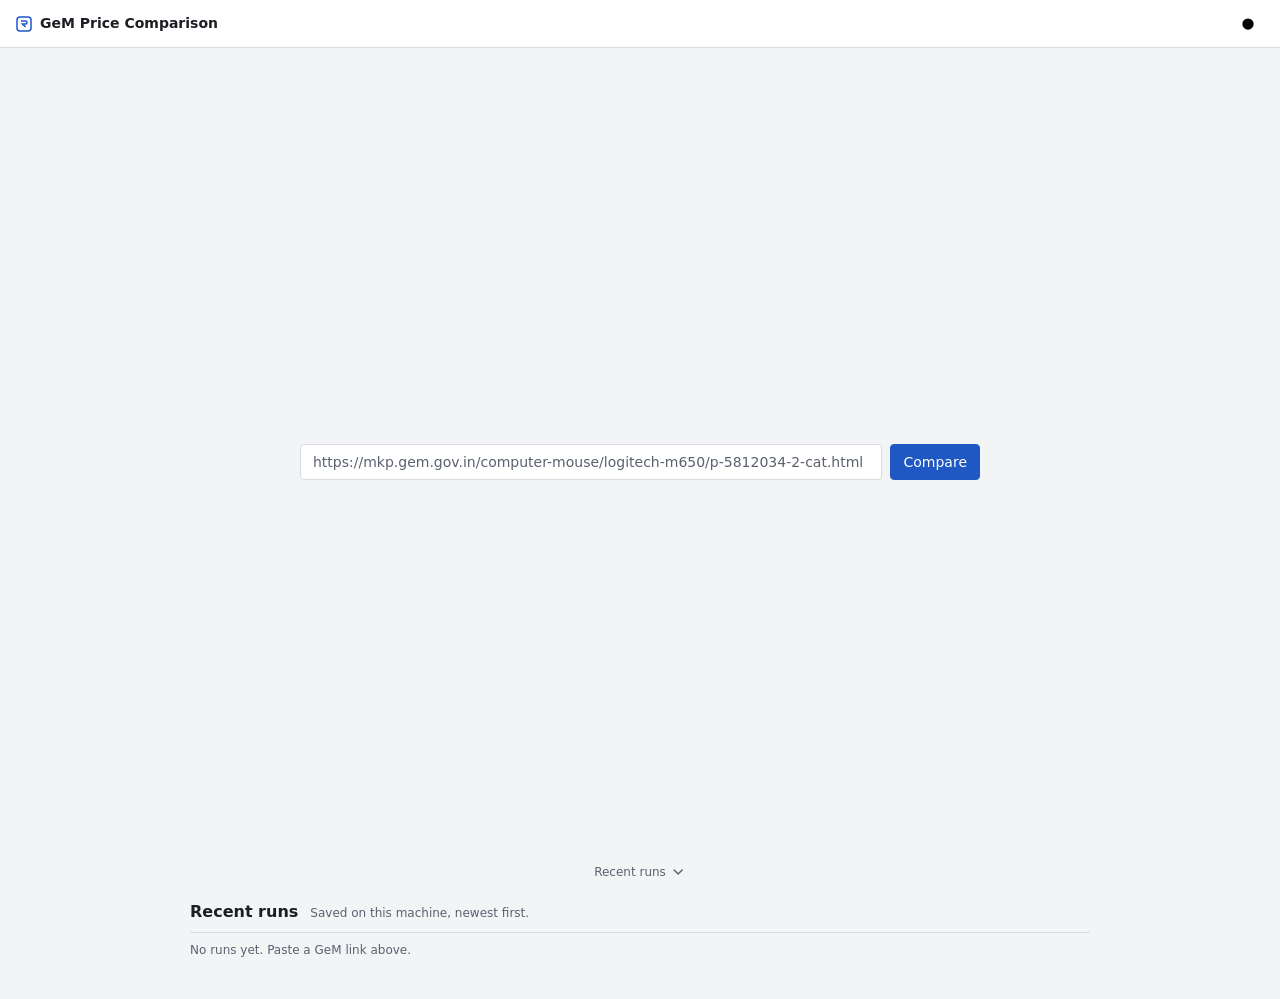
==== commit ee1ef061: "Add the start hero with a recent runs hint and fix the per shop step updates" ====
--- a/frontend/index.html
+++ b/frontend/index.html
@@ -31,6 +31,7 @@
 </header>
 <main id="main" class="shell">
 <section id="start-screen" class="start-screen" aria-labelledby="start-title">
+<div class="start-hero">
 <h1 id="start-title" class="sr-only">GeM Price Comparison</h1>
 <form id="run-form" class="run-form" novalidate>
 <div class="search-control">
@@ -40,6 +41,11 @@
 </div>
 <p id="url-error" class="form-error" role="alert" hidden></p>
 </form>
+<a id="scroll-hint" class="scroll-hint" href="#recent-title">
+<span>Recent runs</span>
+<svg viewBox="0 0 16 16" aria-hidden="true"><path d="M4 6l4 4 4-4"></path></svg>
+</a>
+</div>
 <section class="recent" aria-labelledby="recent-title">
 <div class="section-head">
 <h2 id="recent-title">Recent runs</h2>
--- a/frontend/style.css
+++ b/frontend/style.css
@@ -228,13 +228,46 @@
   display: flex;
   flex-direction: column;
   align-items: center;
-  gap: clamp(32px, 6vh, 64px);
   min-height: calc(100vh - 48px);
   min-height: calc(100dvh - 48px);
-  padding: clamp(48px, 16vh, 160px) 16px 64px;
+}
+.start-hero {
+  position: relative;
+  display: flex;
+  align-items: center;
+  justify-content: center;
+  width: 100%;
+  min-height: calc(100vh - 48px);
+  min-height: calc(100dvh - 48px);
+  padding: 48px 16px 72px;
   box-sizing: border-box;
 }
 .run-form { width: min(680px, 100%); }
+.scroll-hint {
+  position: absolute;
+  left: 50%;
+  bottom: 12px;
+  transform: translateX(-50%);
+  display: inline-flex;
+  align-items: center;
+  gap: 4px;
+  min-height: 32px;
+  padding: 0 8px;
+  color: var(--muted);
+  font-size: 12px;
+  text-decoration: none;
+}
+.scroll-hint:hover { color: var(--text); }
+.scroll-hint:focus-visible { outline: 2px solid var(--accent); outline-offset: 2px; }
+.scroll-hint svg {
+  width: 16px;
+  height: 16px;
+  fill: none;
+  stroke: currentColor;
+  stroke-width: 1.5;
+  stroke-linecap: round;
+  stroke-linejoin: round;
+}
 .search-control { display: flex; gap: 8px; }
 .search-control input {
   flex: 1;
@@ -251,7 +284,7 @@
 .search-control .button { height: 36px; }
 .form-error { margin-top: 8px; color: var(--bad); font-size: 12px; }
 
-.recent { width: min(900px, 100%); padding: 0 0 32px; }
+.recent { width: min(900px, 100%); padding: 0 0 32px; scroll-margin-top: 60px; }
 .section-head { display: flex; align-items: baseline; gap: 12px; flex-wrap: wrap; margin-bottom: 8px; }
 .section-head h2 { font-size: 16px; font-weight: 600; }
 .section-head p { color: var(--muted); font-size: 12px; }
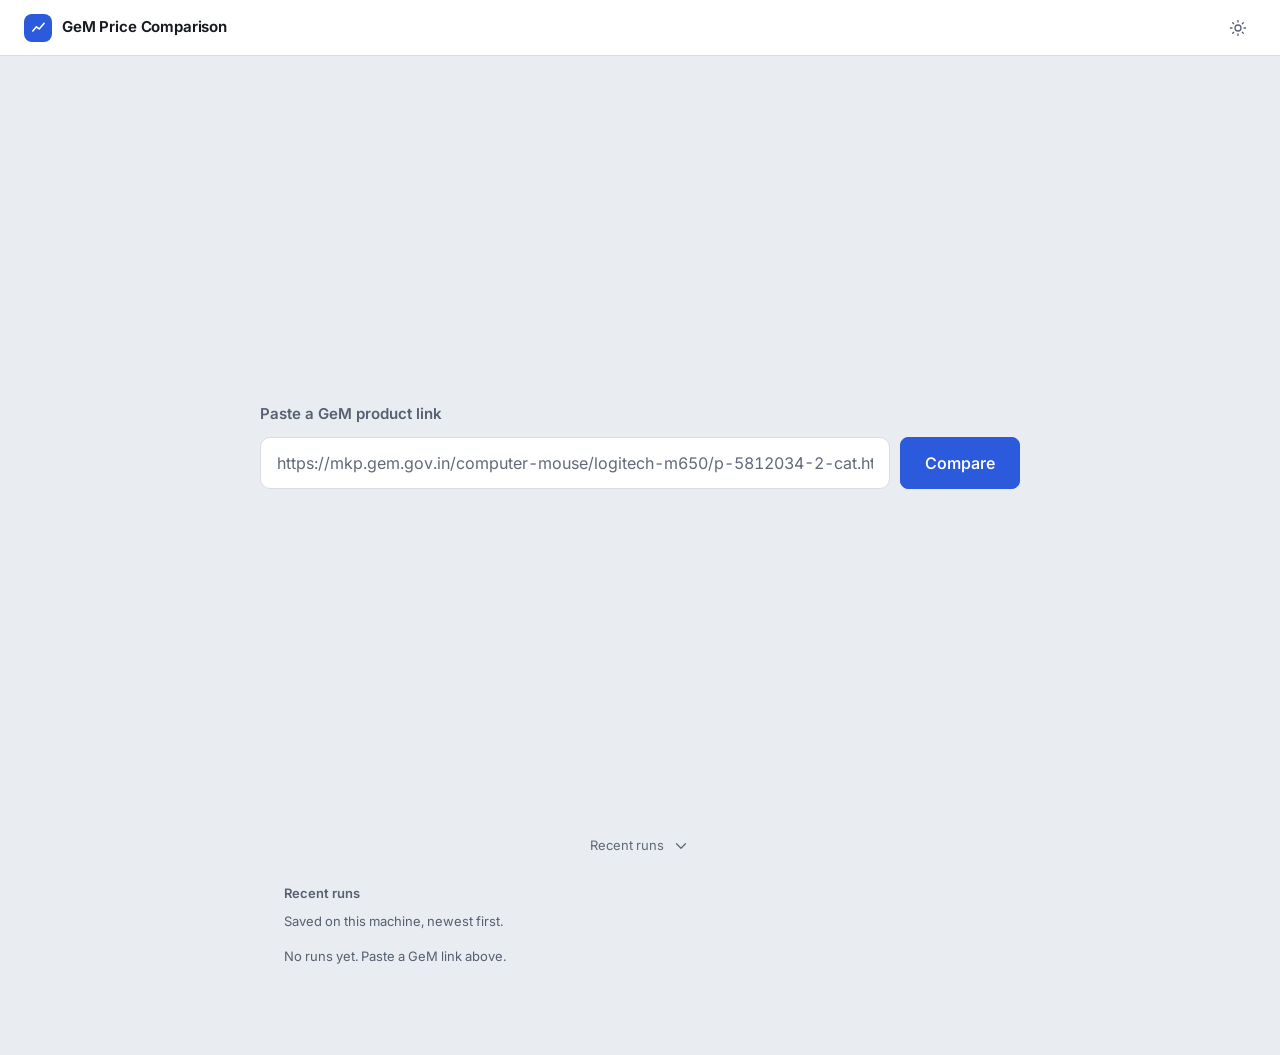
==== commit ff15e8c6: "Port the approved frontend design with bundled icons and fonts" ====
--- a/frontend/index.html
+++ b/frontend/index.html
@@ -11,46 +11,47 @@
 <body>
 <a class="skip-link" href="#main">Skip to content</a>
 <header class="topbar">
-<button id="back-btn" class="icon-button" type="button" aria-label="Back to the start page" title="Back to the start page" hidden>
-<svg viewBox="0 0 16 16" aria-hidden="true"><path d="M10 3L5 8l5 5"></path></svg>
+<div class="left">
+<button id="back-btn" class="icon-btn" type="button" aria-label="Back to the start page" title="Back to the start page" hidden>
+<svg class="svg" viewBox="0 0 24 24" aria-hidden="true"><path d="M15 6l-6 6 6 6"></path></svg>
 </button>
 <a class="brand" href="/" aria-label="GeM Price Comparison, home">
-<svg class="brand-mark" viewBox="0 0 16 16" aria-hidden="true"><rect x="1" y="1" width="14" height="14" rx="3"></rect><path d="M5 5h4.5a1.5 1.5 0 010 3H6.5L9.5 11"></path></svg>
-<span class="brand-name">GeM Price Comparison</span>
+<span class="mark"><svg class="svg" viewBox="0 0 24 24" aria-hidden="true"><path d="M4 17l5-6 4 3 7-8"></path></svg></span>
+<span class="t">GeM Price Comparison</span>
 </a>
-<div class="top-actions">
+</div>
+<div class="right">
 <span id="demo-badge" class="badge" hidden title="Demo data: fake shops, a fake LLM and a fake GeM page. No network calls are made.">Demo data</span>
-<span id="run-clock" class="clock" hidden>00:00</span>
-<span id="run-state-label" class="run-state" hidden>Starting</span>
-<button id="run-again" class="button button-quiet" type="button" hidden>Run again</button>
-<button id="theme-toggle" class="icon-button" type="button" aria-label="Switch to dark theme" title="Switch to dark theme">
-<svg class="theme-sun" viewBox="0 0 16 16" aria-hidden="true"><circle cx="8" cy="8" r="3"></circle><path d="M8 1v2M8 13v2M2.9 2.9l1.4 1.4M11.7 11.7l1.4 1.4M1 8h2M13 8h2M2.9 13.1l1.4-1.4M11.7 4.3l1.4-1.4"></path></svg>
-<svg class="theme-moon" viewBox="0 0 16 16" aria-hidden="true"><path d="M13.5 9.7A6 6 0 016.3 2.5a6 6 0 109.2 8.4z"></path></svg>
+<span id="run-clock" class="timer mono" hidden>00:00</span>
+<span id="run-state-label" class="status" hidden><span class="dot" aria-hidden="true"></span><span id="run-state-text">Starting</span></span>
+<button id="run-again" class="btn" type="button" hidden>Run again</button>
+<button id="theme-toggle" class="icon-btn" type="button" aria-label="Switch to dark theme" title="Switch to dark theme">
+<svg class="theme-sun svg" viewBox="0 0 24 24" aria-hidden="true"><circle cx="12" cy="12" r="4"></circle><path d="M12 2v2M12 20v2M4.9 4.9l1.4 1.4M17.7 17.7l1.4 1.4M2 12h2M20 12h2M4.9 19.1l1.4-1.4M17.7 6.3l1.4-1.4"></path></svg>
+<svg class="theme-moon svg" viewBox="0 0 24 24" aria-hidden="true"><path d="M20 14.5A8.5 8.5 0 0 1 9.5 4 8.5 8.5 0 1 0 20 14.5z"></path></svg>
 </button>
 </div>
 </header>
 <main id="main" class="shell">
 <section id="start-screen" class="start-screen" aria-labelledby="start-title">
 <div class="start-hero">
-<h1 id="start-title" class="sr-only">GeM Price Comparison</h1>
+<div class="start-box">
+<h1 id="start-title">Paste a GeM product link</h1>
 <form id="run-form" class="run-form" novalidate>
 <div class="search-control">
 <label class="sr-only" for="gem-url">GeM product link</label>
 <input id="gem-url" name="gem-url" type="url" inputmode="url" autocomplete="url" spellcheck="false" placeholder="https://mkp.gem.gov.in/computer-mouse/logitech-m650/p-5812034-2-cat.html" aria-describedby="url-error">
-<button id="run-btn" class="button button-primary" type="submit">Compare</button>
+<button id="run-btn" class="btn primary" type="submit">Compare</button>
 </div>
 <p id="url-error" class="form-error" role="alert" hidden></p>
 </form>
-<a id="scroll-hint" class="scroll-hint" href="#recent-title">
-<span>Recent runs</span>
-<svg viewBox="0 0 16 16" aria-hidden="true"><path d="M4 6l4 4 4-4"></path></svg>
-</a>
-</div>
-<section class="recent" aria-labelledby="recent-title">
-<div class="section-head">
+</div>
+</div>
+<div class="scroll-hint-wrap">
+<a id="scroll-hint" class="scroll-hint" href="#recent-title"><span>Recent runs</span><svg class="svg" viewBox="0 0 24 24" aria-hidden="true"><path d="M6 9l6 6 6-6"></path></svg></a>
+</div>
+<section class="recents" aria-labelledby="recent-title">
 <h2 id="recent-title">Recent runs</h2>
-<p id="recent-note">Saved on this machine, newest first.</p>
-</div>
+<p id="recent-note" class="recents-note">Saved on this machine, newest first.</p>
 <div id="recent-grid" class="recent-list" aria-live="polite"></div>
 <p id="recent-empty" class="empty">No runs yet. Paste a GeM link above.</p>
 </section>
@@ -62,7 +63,7 @@
 </div>
 <div id="connection-banner" class="connection" role="status" hidden>
 <span id="connection-text">Reconnecting</span>
-<button id="retry-connection" class="button button-quiet" type="button">Retry now</button>
+<button id="retry-connection" class="btn" type="button">Retry now</button>
 </div>
 <div id="page-alert" class="sr-only" aria-live="polite"></div>
 <div id="run-error" class="alert" role="alert" hidden>
@@ -70,100 +71,111 @@
 <span id="run-error-text"></span>
 </div>
 <article id="gem-card" class="card gem-card" aria-labelledby="gem-title" hidden>
-<div class="gem-image-wrap">
-<img id="gem-image" class="gem-image" alt="" width="160" height="160" referrerpolicy="no-referrer" hidden>
+<div class="card-head">
+<h2 id="gem-h"><span class="ico glyph"><svg class="svg" viewBox="0 0 24 24" aria-hidden="true"><path d="M4 9l1.5-5h13L20 9M4 9v10h16V9M4 9c0 2 3 2 4 0 1 2 3 2 4 0 1 2 3 2 4 0 1 2 4 2 4 0M10 19v-5h4v5"></path></svg></span>GeM Marketplace</h2>
+<a id="gem-url-link" class="link" href="#" target="_blank" rel="noopener noreferrer" hidden><span id="gem-url-host"></span><svg class="svg" viewBox="0 0 24 24" aria-hidden="true"><path d="M14 4h6v6M20 4l-9 9M18 14v5H5V6h5"></path></svg></a>
+</div>
+<div class="gem-body">
+<div class="gem-image">
+<img id="gem-image" class="gem-image" alt="" width="264" height="264" referrerpolicy="no-referrer" hidden>
 <span id="gem-image-fallback" class="gem-image-fallback" aria-hidden="true">
-<svg viewBox="0 0 16 16"><path d="M2 3h12v10H2z"></path><path d="M2 11l4-4 3 3 2-2 3 3"></path></svg>
+<svg viewBox="0 0 24 24"><rect x="3" y="4" width="18" height="16" rx="2"></rect><path d="M3 16l5-5 4 4 3-3 6 6"></path></svg>
 </span>
 </div>
-<div class="gem-body">
-<p id="gem-kicker" class="kicker">The GeM listing</p>
-<h1 id="gem-title">Reading the GeM page</h1>
-<p id="gem-price" class="gem-price"></p>
-<p id="gem-price-kind" class="gem-price-kind"></p>
-<dl id="gem-specs" class="specs"></dl>
-<button id="gem-specs-toggle" class="text-button" type="button" hidden></button>
+<div class="gem-info">
+<h1 id="gem-title" class="gem-title">Reading the GeM page</h1>
+<div class="gem-price"><strong id="gem-price"></strong><span id="gem-price-kind"></span></div>
+<dl id="gem-specs" class="facts"></dl>
+<button id="gem-specs-toggle" class="text-btn" type="button" hidden></button>
+</div>
 </div>
 </article>
-<section id="pipeline-card" class="card pipeline-card" aria-labelledby="pipeline-title">
-<div class="pipeline-head">
-<div class="pipeline-heading">
+<section id="pipeline-card" class="card pipe-card" data-open="true" aria-labelledby="pipeline-title">
+<div class="card-head">
 <h2 id="pipeline-title">Pipeline</h2>
-<p id="pipeline-summary-text" class="pipeline-summary">Waiting for the run.</p>
-</div>
-<button id="pipeline-toggle" class="button button-quiet" type="button" aria-expanded="true" aria-controls="pipeline-body">Hide details</button>
-</div>
-<div id="pipeline-body">
+<button id="pipeline-toggle" class="icon-btn" type="button" aria-expanded="true" aria-controls="pipeline-body" aria-label="Show or hide the pipeline" title="Show or hide the pipeline">
+<span class="chev"><svg class="svg" viewBox="0 0 24 24" aria-hidden="true"><path d="M6 9l6 6 6-6"></path></svg></span>
+</button>
+</div>
+<div id="pipeline-body" class="pipe-body">
 <div id="pipeline-map" class="pipeline-map">
-<div id="pipeline-top" class="pipeline-top"></div>
+<div id="pipeline-top">
+<div class="step-line" id="node-read" data-state="waiting">
+<span class="check"><svg class="svg" viewBox="0 0 24 24" aria-hidden="true"><circle cx="12" cy="12" r="9"></circle><path d="M8 12.5l2.7 2.7L16 9.5"></path></svg></span>
+<b>Read the GeM page</b>
+<span id="node-read-value" class="muted">waiting</span>
+</div>
+<div class="step-line" id="node-understand" data-state="waiting">
+<span class="check"><svg class="svg" viewBox="0 0 24 24" aria-hidden="true"><circle cx="12" cy="12" r="9"></circle><path d="M8 12.5l2.7 2.7L16 9.5"></path></svg></span>
+<b>Understand the product</b>
+<span id="node-understand-value" class="muted">waiting</span>
+</div>
+</div>
+<div class="grid-head" aria-hidden="true">
+<span>Source</span>
+<span>Search</span>
+<span>Filter</span>
+<span>Verify</span>
+<span>Confirmed</span>
+<span class="num">Result</span>
+</div>
 <div id="map-lanes" class="map-lanes"></div>
 <div id="pipeline-end" class="pipeline-end"></div>
 </div>
 </div>
 </section>
 <article id="verdict" class="card summary" data-kind="searching" aria-labelledby="verdict-title" hidden>
-<div class="summary-head">
-<p id="answer-kicker" class="kicker">Searching shops</p>
-<h2 id="verdict-title" class="summary-title">Best price found</h2>
-</div>
-<div class="summary-body">
-<div class="summary-answer">
-<p id="answer-price" class="answer-price">Searching</p>
-<p class="answer-shop-line"><span id="answer-shop-icon" class="answer-shop-icon"></span><span id="answer-shop" class="answer-shop"></span></p>
-<p id="answer-saving" class="answer-saving"></p>
-<a id="answer-link" class="button button-primary" target="_blank" rel="noopener noreferrer" hidden>Open the listing</a>
-</div>
+<div class="sum-left">
+<p id="answer-kicker" class="label">Searching shops</p>
+<h2 id="verdict-title" class="sr-only">Best price found</h2>
+<p id="answer-price" class="price">Searching</p>
+<p id="answer-saving" class="save"></p>
+<p class="shop"><span id="answer-shop-icon" class="shop-icon"></span><span id="answer-shop" class="shop-name"></span></p>
+<div class="actions">
+<a id="answer-link" class="btn primary" target="_blank" rel="noopener noreferrer" hidden>Open listing <svg class="svg" viewBox="0 0 24 24" aria-hidden="true"><path d="M14 4h6v6M20 4l-9 9M18 14v5H5V6h5"></path></svg></a>
+<button id="copy-summary" class="btn" type="button">Copy summary</button>
+<button id="download-csv" class="btn" type="button">CSV</button>
+</div>
+</div>
+<div class="sum-right">
 <div id="price-bars" class="bars" aria-label="Prices found, compared with GeM"></div>
-<p id="answer-detail" class="answer-detail"></p>
+<p id="answer-detail" class="note"></p>
 </div>
 </article>
-<section class="card tabs-card" aria-label="Run details" hidden id="details-card">
-<div class="tabbar">
-<div id="tablist" class="tablist" role="tablist" aria-label="Run details">
-<button id="tab-matches" class="tab" role="tab" aria-selected="true" aria-controls="panel-matches" data-tab="matches">Matches <span id="count-matches" class="tab-count">0</span></button>
-<button id="tab-possible" class="tab" role="tab" aria-selected="false" aria-controls="panel-possible" data-tab="possible" tabindex="-1">Possible <span id="count-possible" class="tab-count">0</span></button>
-<button id="tab-activity" class="tab" role="tab" aria-selected="false" aria-controls="panel-activity" data-tab="activity" tabindex="-1">Activity <span id="count-activity" class="tab-count">0</span></button>
+<section id="details-card" class="details-card" aria-label="Run details" hidden>
+<div id="tablist" class="tabs" role="tablist" aria-label="Run details">
+<button id="tab-matches" class="tab" role="tab" aria-selected="true" aria-controls="panel-matches" data-tab="matches">Matches <span id="count-matches" class="n">0</span></button>
+<button id="tab-possible" class="tab" role="tab" aria-selected="false" aria-controls="panel-possible" data-tab="possible" tabindex="-1">Possible <span id="count-possible" class="n">0</span></button>
+<button id="tab-activity" class="tab" role="tab" aria-selected="false" aria-controls="panel-activity" data-tab="activity" tabindex="-1">Activity <span id="count-activity" class="n">0</span></button>
 <button id="tab-system" class="tab" role="tab" aria-selected="false" aria-controls="panel-system" data-tab="system" tabindex="-1">System</button>
 </div>
-</div>
-<div id="panel-matches" class="tab-panel" role="tabpanel" aria-labelledby="tab-matches" tabindex="0">
-<p id="matches-empty" class="empty">No confirmed match yet. This tab fills in when a shop returns the same product.</p>
-<div id="matches-table-wrap" class="table-wrap" hidden>
-<table class="data-table matches-table">
-<thead>
-<tr>
-<th scope="col" class="cell-shop">Shop</th>
-<th scope="col" class="cell-price">
-<span>Price</span>
-<span id="scale-labels" class="scale-labels"><span>cheaper</span><span id="scale-gem">GeM</span><span>dearer</span></span>
-</th>
-<th scope="col" class="cell-confidence" title="The model's own certainty, in percent.">Confidence</th>
-<th scope="col" class="cell-why"><span class="sr-only">Why this was accepted</span></th>
-</tr>
-</thead>
-<tbody id="matches-body"></tbody>
-</table>
-</div>
-<div id="matches-cards" class="match-cards"></div>
-<p class="note">Prices are for the listing as shown. Check quantity, colour and bundle before you buy.</p>
-<div class="panel-actions">
-<button id="copy-summary" class="button button-quiet" type="button">Copy summary</button>
-<button id="download-csv" class="button button-quiet" type="button">Download CSV</button>
-</div>
-</div>
-<div id="panel-possible" class="tab-panel" role="tabpanel" aria-labelledby="tab-possible" tabindex="0" hidden>
-<p id="possible-empty" class="empty">No possible matches. This tab lists listings that looked close but were not confirmed.</p>
-<div id="possible-table-wrap" class="table-wrap" hidden>
-<table class="data-table possible-table">
-<thead>
-<tr><th scope="col" class="cell-shop">Shop</th><th scope="col" class="cell-price"><span>Price</span><span class="scale-labels"><span>cheaper</span><span id="possible-scale-gem">GeM</span><span>dearer</span></span></th><th scope="col" class="cell-confidence" title="The model's own certainty, in percent.">Confidence</th><th scope="col" class="possible-why-head">Why it is only possible</th></tr>
-</thead>
-<tbody id="possible-body"></tbody>
-</table>
-</div>
-<div id="possible-cards" class="match-cards"></div>
-</div>
-<div id="panel-activity" class="tab-panel" role="tabpanel" aria-labelledby="tab-activity" tabindex="0" hidden>
+<div id="panel-matches" class="panel" role="tabpanel" aria-labelledby="tab-matches" tabindex="0">
+<p id="matches-empty" class="note">No confirmed match yet. This tab fills in when a shop returns the same product.</p>
+<div id="matches-table-wrap" class="card matches" hidden>
+<div class="m-head">
+<span>Shop</span>
+<div class="scale-head"><span>Price</span><div class="axis"><span>cheaper</span><b id="scale-gem">GeM</b><span>dearer</span></div></div>
+<span class="num">Conf.</span>
+<span></span>
+</div>
+<div id="matches-body"></div>
+<p class="note matches-note">Prices are for the listing as shown. Check quantity, colour and bundle before you buy.</p>
+</div>
+</div>
+<div id="panel-possible" class="panel" role="tabpanel" aria-labelledby="tab-possible" tabindex="0" hidden>
+<p id="possible-empty" class="note">No possible matches. This tab lists listings that looked close but were not confirmed.</p>
+<div id="possible-table-wrap" class="card matches" hidden>
+<div class="m-head">
+<span>Shop</span>
+<div class="scale-head"><span>Price</span><div class="axis"><span>cheaper</span><b id="possible-scale-gem">GeM</b><span>dearer</span></div></div>
+<span class="num">Conf.</span>
+<span></span>
+</div>
+<div id="possible-body"></div>
+</div>
+</div>
+<div id="panel-activity" class="panel" role="tabpanel" aria-labelledby="tab-activity" tabindex="0" hidden>
+<div class="card activity-panel">
 <div class="activity-tools">
 <div id="activity-filters" class="filter-row" role="group" aria-label="Filter activity"></div>
 <label class="field">
@@ -177,40 +189,37 @@
 <ol id="activity-list" class="feed" aria-label="Activity feed"></ol>
 <p id="activity-empty" class="empty">Events appear here as the run moves.</p>
 </div>
-<div id="panel-system" class="tab-panel" role="tabpanel" aria-labelledby="tab-system" tabindex="0" hidden>
+</div>
+<div id="panel-system" class="panel" role="tabpanel" aria-labelledby="tab-system" tabindex="0" hidden>
+<div class="card sys">
 <p id="llm-strategy" class="strategy">LLM endpoint status is loading.</p>
-<div class="table-wrap">
-<table class="data-table compact providers-table">
-<thead>
-<tr>
-<th scope="col">Provider</th>
-<th scope="col">State</th>
-<th scope="col" title="since server start">Calls</th>
-<th scope="col" title="since server start">Errors</th>
-<th scope="col">This run</th>
-<th scope="col">Note</th>
-</tr>
-</thead>
-<tbody id="llm-table-body"></tbody>
-</table>
-</div>
+<dl id="run-stats" class="sys-facts"></dl>
 <p id="llm-run-summary" class="run-llm"></p>
-<dl id="run-stats" class="run-stats"></dl>
+<div class="p-head">
+<span>Model</span>
+<span>State</span>
+<span class="num" title="since server start">Calls</span>
+<span class="num" title="since server start">Errors</span>
+<span class="num">This run</span>
+<span>Note</span>
+</div>
+<div id="llm-table-body"></div>
 <details id="shops-details" class="shops-details">
 <summary>Shops <span id="shops-count"></span></summary>
 <div id="shops-list" class="shops-list"></div>
 </details>
 </div>
-</section>
-<section id="similar-section" class="card" hidden aria-labelledby="similar-title">
-<div class="section-head section-head-tight">
+</div>
+</section>
+<section id="similar-section" class="card simple-section" hidden aria-labelledby="similar-title">
+<div class="section-head">
 <h2 id="similar-title">Similar products</h2>
 <p>Near misses, not the same product. They are never used for the cheapest price.</p>
 </div>
-<div id="similar-list" class="match-cards"></div>
-</section>
-<section id="warnings-section" class="card" hidden aria-labelledby="warnings-title">
-<div class="section-head section-head-tight">
+<div id="similar-list" class="similar-list"></div>
+</section>
+<section id="warnings-section" class="card simple-section" hidden aria-labelledby="warnings-title">
+<div class="section-head">
 <h2 id="warnings-title">Warnings</h2>
 <p>Things this run could not verify or wants you to check by hand.</p>
 </div>
@@ -224,7 +233,7 @@
 <p>That link is a search or category page. Open one product on GeM and paste its link here.</p>
 <code class="dialog-example">https://mkp.gem.gov.in/computer-mouse/logitech-m650/p-5812034-2-cat.html</code>
 <form method="dialog">
-<button id="dialog-close" class="button button-primary" type="submit">Close</button>
+<button id="dialog-close" class="btn primary" type="submit">Close</button>
 </form>
 </div>
 </dialog>
--- a/frontend/style.css
+++ b/frontend/style.css
@@ -1,218 +1,75 @@
+@font-face { font-family: "Inter"; src: url("fonts/inter.woff2") format("woff2"); font-weight: 100 900; font-display: swap; }
+
 :root {
-  color-scheme: light dark;
-  --bg: #f3f4f6;
-  --surface: #ffffff;
-  --raised: #f8f9fb;
-  --border: #d9dce1;
-  --text: #1b1e23;
-  --muted: #5a6270;
-  --accent: #1f57c3;
-  --accent-ink: #ffffff;
-  --good: #17784a;
-  --bad: #bb3328;
-  --warn: #9a5a00;
-  --radius-card: 6px;
-  --radius-control: 4px;
-  --font: "Segoe UI", system-ui, -apple-system, Roboto, sans-serif;
-  --mono: ui-monospace, "Cascadia Mono", Consolas, "SFMono-Regular", monospace;
-  --ease: 150ms ease;
-  --page: 1100px;
-}
-
+  --bg: #e9ecf1; --surface: #ffffff; --surface-2: #f4f6f9; --line: #d8dce3; --line-soft: #e6e9ee;
+  --text: #171a1f; --muted: #566070; --faint: #616a77;
+  --accent: #2b5bdc; --accent-ink: #ffffff; --accent-soft: #e5ecfd;
+  --good: #11743f; --good-soft: #e1f2e8; --bad: #bf362b; --bad-soft: #fbe8e5; --warn: #8f5500; --warn-soft: #fdf0d9;
+  --shadow: 0 1px 2px rgba(20, 24, 32, .05); --radius: 10px; --mono-filter: none; color-scheme: light;
+}
+:root[data-theme="dark"] {
+  --bg: #1b1e23; --surface: #24282e; --surface-2: #2b3037; --line: #3a4049; --line-soft: #30353d;
+  --text: #eceef2; --muted: #aeb5c1; --faint: #949dab;
+  --accent: #86a8ff; --accent-ink: #0f1830; --accent-soft: #2a3652;
+  --good: #63d098; --good-soft: #213b2e; --bad: #ff8f85; --bad-soft: #43262a; --warn: #efb858; --warn-soft: #3f3220;
+  --shadow: none; --mono-filter: invert(1); color-scheme: dark;
+}
 @media (prefers-color-scheme: dark) {
   :root:not([data-theme="light"]) {
-    --bg: #24272c;
-    --surface: #2d3138;
-    --raised: #353a42;
-    --border: #454b55;
-    --text: #e9ebee;
-    --muted: #b0b6c0;
-    --accent: #7fa6ff;
-    --accent-ink: #10151f;
-    --good: #62cf94;
-    --bad: #ff8f85;
-    --warn: #ebb54f;
+    --bg: #1b1e23; --surface: #24282e; --surface-2: #2b3037; --line: #3a4049; --line-soft: #30353d;
+    --text: #eceef2; --muted: #aeb5c1; --faint: #949dab;
+    --accent: #86a8ff; --accent-ink: #0f1830; --accent-soft: #2a3652;
+    --good: #63d098; --good-soft: #213b2e; --bad: #ff8f85; --bad-soft: #43262a; --warn: #efb858; --warn-soft: #3f3220;
+    --shadow: none; --mono-filter: invert(1); color-scheme: dark;
   }
 }
 
-:root[data-theme="dark"] {
-  --bg: #24272c;
-  --surface: #2d3138;
-  --raised: #353a42;
-  --border: #454b55;
-  --text: #e9ebee;
-  --muted: #b0b6c0;
-  --accent: #7fa6ff;
-  --accent-ink: #10151f;
-  --good: #62cf94;
-  --bad: #ff8f85;
-  --warn: #ebb54f;
-}
-
-:root[data-theme="light"] {
-  --bg: #f3f4f6;
-  --surface: #ffffff;
-  --raised: #f8f9fb;
-  --border: #d9dce1;
-  --text: #1b1e23;
-  --muted: #5a6270;
-  --accent: #1f57c3;
-  --accent-ink: #ffffff;
-  --good: #17784a;
-  --bad: #bb3328;
-  --warn: #9a5a00;
-}
-
-*,
-*::before,
-*::after { box-sizing: border-box; }
-
+* { box-sizing: border-box; }
 html { -webkit-text-size-adjust: 100%; }
-
-body {
-  margin: 0;
-  min-width: 0;
-  font-family: var(--font);
-  font-size: 14px;
-  line-height: 1.5;
-  color: var(--text);
-  background: var(--bg);
-  font-variant-numeric: tabular-nums;
-}
-
+body { margin: 0; background: var(--bg); color: var(--text); font: 400 15px/1.5 "Inter", "Segoe UI", system-ui, sans-serif; font-variant-numeric: tabular-nums; -webkit-font-smoothing: antialiased; }
+h1, h2, h3, p, dl, dd, ul, ol { margin: 0; padding: 0; }
+ul, ol { list-style: none; }
+button { font: inherit; color: inherit; cursor: pointer; }
+a { color: inherit; text-decoration: none; }
+:focus-visible { outline: 2px solid var(--accent); outline-offset: 2px; border-radius: 4px; }
 [hidden] { display: none !important; }
-
-h1, h2, h3, p, dl, dd, dt, ul, ol { margin: 0; }
-ul, ol { padding: 0; list-style: none; }
-a { color: var(--accent); text-decoration: none; }
-a:hover { text-decoration: underline; }
-button, input { font: inherit; color: inherit; }
-button { cursor: pointer; }
-svg { display: block; }
-
-:focus-visible {
-  outline: 2px solid var(--accent);
-  outline-offset: 2px;
-}
-
-.sr-only {
-  position: absolute;
-  width: 1px;
-  height: 1px;
-  padding: 0;
-  margin: -1px;
-  overflow: hidden;
-  clip: rect(0, 0, 0, 0);
-  white-space: nowrap;
-  border: 0;
-}
-
-.skip-link {
-  position: fixed;
-  left: 8px;
-  top: -48px;
-  z-index: 40;
-  padding: 8px 12px;
-  background: var(--surface);
-  border: 1px solid var(--border);
-  border-radius: var(--radius-control);
-  color: var(--text);
-}
+.sr-only { position: absolute; width: 1px; height: 1px; overflow: hidden; clip: rect(0 0 0 0); white-space: nowrap; }
+.mono { font-family: "Cascadia Mono", Consolas, monospace; }
+.muted { color: var(--muted); } .good { color: var(--good); } .bad { color: var(--bad); } .warn { color: var(--warn); }
+.pos { color: var(--good); } .neg { color: var(--bad); } .zero { color: var(--faint); } .accent { color: var(--accent); }
+.cell .pos + .neg, .cell .pos + .zero { margin-left: 6px; }
+.site-icon { display: inline-flex; align-items: center; justify-content: center; width: 20px; height: 20px; flex: none; }
+.site-icon img { width: 20px; height: 20px; object-fit: contain; border-radius: 3px; }
+.site-icon.is-glyph { color: var(--faint); }
+.site-icon .svg { width: 18px; height: 18px; }
+.ico { width: 20px; height: 20px; flex: none; border-radius: 4px; object-fit: contain; }
+.ico.mono { filter: var(--mono-filter); }
+.ico.glyph { display: grid; place-items: center; color: var(--muted); }
+.svg { width: 18px; height: 18px; flex: none; fill: none; stroke: currentColor; stroke-width: 1.7; stroke-linecap: round; stroke-linejoin: round; }
+.num { text-align: right; }
+
+.skip-link { position: fixed; left: 8px; top: -48px; z-index: 40; padding: 8px 12px; background: var(--surface); border: 1px solid var(--line); border-radius: 8px; color: var(--text); }
 .skip-link:focus { top: 8px; }
 
-.icon { width: 16px; height: 16px; fill: none; stroke: currentColor; stroke-width: 1.5; stroke-linecap: round; stroke-linejoin: round; }
-
-/* Top bar */
-.topbar {
-  position: sticky;
-  top: 0;
-  z-index: 30;
-  display: flex;
-  align-items: center;
-  gap: 8px;
-  height: 48px;
-  padding: 0 16px;
-  background: var(--surface);
-  border-bottom: 1px solid var(--border);
-}
-.brand {
-  display: flex;
-  align-items: center;
-  gap: 8px;
-  color: var(--text);
-  font-size: 14px;
-  font-weight: 600;
-  white-space: nowrap;
-}
+.topbar { position: sticky; top: 0; z-index: 10; display: flex; align-items: center; justify-content: space-between; gap: 16px; height: 56px; padding: 0 24px; background: var(--surface); border-bottom: 1px solid var(--line); }
+.topbar .left, .topbar .right { display: flex; align-items: center; gap: 12px; min-width: 0; }
+.brand { display: flex; align-items: center; gap: 10px; font-weight: 650; letter-spacing: -.01em; white-space: nowrap; }
 .brand:hover { text-decoration: none; }
-.brand-mark { width: 16px; height: 16px; fill: none; stroke: var(--accent); stroke-width: 1.5; }
-.brand-name { overflow: hidden; text-overflow: ellipsis; }
-.top-actions { display: flex; align-items: center; gap: 12px; margin-left: auto; min-width: 0; }
-.badge {
-  padding: 2px 8px;
-  border: 1px solid var(--warn);
-  border-radius: var(--radius-control);
-  color: var(--warn);
-  font-size: 12px;
-  white-space: nowrap;
-}
-.clock {
-  font-family: var(--mono);
-  font-size: 12px;
-  color: var(--muted);
-  white-space: nowrap;
-}
-.run-state { font-size: 12px; color: var(--muted); white-space: nowrap; }
-.run-state[data-state="running"], .run-state[data-state="queued"] { color: var(--accent); }
-.run-state[data-state="queued"] { color: var(--warn); }
-.run-state[data-state="done"] { color: var(--good); }
-.run-state[data-state="failed"] { color: var(--bad); }
-
-/* Controls */
-.button {
-  display: inline-flex;
-  align-items: center;
-  justify-content: center;
-  gap: 4px;
-  height: 32px;
-  padding: 0 12px;
-  border: 1px solid var(--border);
-  border-radius: var(--radius-control);
-  background: var(--surface);
-  color: var(--text);
-  font-size: 14px;
-  white-space: nowrap;
-  transition: background-color var(--ease), border-color var(--ease);
-}
-.button:hover { background: var(--raised); }
-.button:disabled { cursor: default; opacity: 0.6; }
-.button-primary { background: var(--accent); border-color: var(--accent); color: var(--accent-ink); }
-.button-primary:hover { background: var(--accent); filter: brightness(1.06); }
-.button-quiet { background: transparent; }
-.button-quiet:hover { background: var(--raised); }
-.icon-button {
-  display: inline-flex;
-  align-items: center;
-  justify-content: center;
-  width: 32px;
-  height: 32px;
-  padding: 0;
-  border: 1px solid transparent;
-  border-radius: var(--radius-control);
-  background: transparent;
-  color: var(--muted);
-  transition: background-color var(--ease), color var(--ease);
-}
-.icon-button:hover { background: var(--raised); color: var(--text); }
-.text-button {
-  padding: 4px 0;
-  border: 0;
-  background: none;
-  color: var(--accent);
-  font-size: 12px;
-  text-align: left;
-}
-.text-button:hover { text-decoration: underline; }
+.mark { width: 28px; height: 28px; border-radius: 8px; background: var(--accent); display: grid; place-items: center; color: var(--accent-ink); flex: none; }
+.mark .svg { width: 17px; height: 17px; stroke-width: 2.2; }
+.icon-btn { width: 36px; height: 36px; display: grid; place-items: center; border: 1px solid transparent; background: transparent; border-radius: 8px; color: var(--muted); }
+.icon-btn:hover { background: var(--surface-2); color: var(--text); }
+.btn { white-space: nowrap; height: 36px; padding: 0 14px; display: inline-flex; align-items: center; gap: 8px; border: 1px solid var(--line); background: var(--surface); border-radius: 8px; font-weight: 550; font-size: 14px; }
+.btn:hover { background: var(--surface-2); }
+.btn.primary { background: var(--accent); color: var(--accent-ink); border-color: var(--accent); }
+.btn.primary:hover { filter: brightness(1.07); }
+.timer { font-size: 14px; font-weight: 600; padding: 4px 10px; border-radius: 6px; background: var(--good-soft); color: var(--good); }
+.status { display: inline-flex; align-items: center; gap: 8px; font-weight: 600; font-size: 14px; }
+.dot { width: 8px; height: 8px; border-radius: 50%; background: currentColor; flex: none; }
+.status[data-state="done"] { color: var(--good); }
+.status[data-state="running"], .status[data-state="queued"] { color: var(--accent); }
+.status[data-state="failed"] { color: var(--bad); }
+.badge { padding: 2px 8px; border: 1px solid var(--warn); border-radius: 6px; color: var(--warn); font-size: 13px; white-space: nowrap; }
 .theme-moon { display: none; }
 :root[data-theme="dark"] .theme-sun { display: none; }
 :root[data-theme="dark"] .theme-moon { display: block; }
@@ -224,570 +81,319 @@
 .shell { width: 100%; }
 
 /* Start page */
-.start-screen {
-  display: flex;
-  flex-direction: column;
-  align-items: center;
-  min-height: calc(100vh - 48px);
-  min-height: calc(100dvh - 48px);
-}
-.start-hero {
-  position: relative;
-  display: flex;
-  align-items: center;
-  justify-content: center;
-  width: 100%;
-  min-height: calc(100vh - 48px);
-  min-height: calc(100dvh - 48px);
-  padding: 48px 16px 72px;
-  box-sizing: border-box;
-}
-.run-form { width: min(680px, 100%); }
-.scroll-hint {
-  position: absolute;
-  left: 50%;
-  bottom: 12px;
-  transform: translateX(-50%);
-  display: inline-flex;
-  align-items: center;
-  gap: 4px;
-  min-height: 32px;
-  padding: 0 8px;
-  color: var(--muted);
-  font-size: 12px;
-  text-decoration: none;
-}
+.start-screen { display: block; }
+.start-hero { min-height: calc(100vh - 56px - 64px); display: grid; place-items: center; padding: 24px; }
+.start-box { width: min(760px, 100%); }
+.start-box h1 { font-size: 15px; font-weight: 600; color: var(--muted); margin-bottom: 12px; }
+.run-form { width: 100%; }
+.search-control { display: flex; gap: 10px; }
+.search-control input { flex: 1; min-width: 0; height: 52px; padding: 0 16px; font: inherit; font-size: 16px; color: var(--text); background: var(--surface); border: 1px solid var(--line); border-radius: 10px; }
+.search-control input::placeholder { color: var(--faint); }
+.search-control input:focus { outline: 2px solid var(--accent); outline-offset: 1px; border-color: var(--accent); }
+.search-control .btn { height: 52px; padding: 0 24px; font-size: 16px; }
+.form-error { margin-top: 8px; color: var(--bad); font-size: 13px; }
+.scroll-hint-wrap { display: flex; justify-content: center; }
+.scroll-hint { display: inline-flex; align-items: center; gap: 8px; min-height: 40px; padding: 0 12px 20px; color: var(--faint); font-size: 13px; }
 .scroll-hint:hover { color: var(--text); }
-.scroll-hint:focus-visible { outline: 2px solid var(--accent); outline-offset: 2px; }
-.scroll-hint svg {
-  width: 16px;
-  height: 16px;
-  fill: none;
-  stroke: currentColor;
-  stroke-width: 1.5;
-  stroke-linecap: round;
-  stroke-linejoin: round;
-}
-.search-control { display: flex; gap: 8px; }
-.search-control input {
-  flex: 1;
-  min-width: 0;
-  height: 36px;
-  padding: 0 12px;
-  border: 1px solid var(--border);
-  border-radius: var(--radius-control);
-  background: var(--surface);
-  color: var(--text);
-}
-.search-control input::placeholder { color: var(--muted); opacity: 1; }
-.search-control input:hover { border-color: var(--muted); }
-.search-control .button { height: 36px; }
-.form-error { margin-top: 8px; color: var(--bad); font-size: 12px; }
-
-.recent { width: min(900px, 100%); padding: 0 0 32px; scroll-margin-top: 60px; }
-.section-head { display: flex; align-items: baseline; gap: 12px; flex-wrap: wrap; margin-bottom: 8px; }
-.section-head h2 { font-size: 16px; font-weight: 600; }
-.section-head p { color: var(--muted); font-size: 12px; }
-.recent-list { border-top: 1px solid var(--border); }
-.recent-row {
-  display: grid;
-  grid-template-columns: minmax(0, 1fr) auto auto auto;
-  gap: 12px;
-  align-items: center;
-  width: 100%;
-  min-height: 48px;
-  padding: 8px 4px;
-  border: 0;
-  border-bottom: 1px solid var(--border);
-  background: transparent;
-  text-align: left;
-  transition: background-color var(--ease);
-}
-.recent-row:hover { background: var(--raised); }
-.recent-title { overflow: hidden; text-overflow: ellipsis; white-space: nowrap; }
-.recent-price { color: var(--text); font-weight: 600; }
-.recent-time { color: var(--muted); font-size: 12px; white-space: nowrap; }
-.recent-state { font-size: 12px; white-space: nowrap; }
-.recent-state.is-done { color: var(--good); }
-.recent-state.is-failed { color: var(--bad); }
-.recent-state.is-running { color: var(--accent); }
-.recent-state.is-cached { color: var(--muted); }
-.empty { color: var(--muted); font-size: 12px; padding: 8px 0; }
+.recents { max-width: 760px; margin: 0 auto; padding: 8px 24px 80px; }
+.recents h2 { font-size: 13px; font-weight: 600; color: var(--muted); margin-bottom: 8px; }
+.recents-note { color: var(--muted); font-size: 13px; margin-bottom: 8px; }
+.recent-list { display: flex; flex-direction: column; gap: 8px; }
+.recent { display: grid; grid-template-columns: minmax(0, 1fr) auto auto; gap: 18px; align-items: center; width: 100%; padding: 14px 16px; background: var(--surface); border: 1px solid var(--line); border-radius: 10px; text-align: left; }
+.recent:hover { border-color: var(--accent); }
+.recent .t { font-weight: 600; overflow: hidden; text-overflow: ellipsis; white-space: nowrap; }
+.recent .p { font-weight: 700; }
+.recent .w { color: var(--muted); font-size: 14px; white-space: nowrap; }
+.empty { color: var(--muted); font-size: 13px; padding: 8px 0; }
 
 /* Run page */
-.run-screen {
-  display: flex;
-  flex-direction: column;
-  gap: 16px;
-  width: min(var(--page), 100%);
-  margin: 0 auto;
-  padding: 16px;
-}
-.connection, .alert {
-  display: flex;
-  align-items: center;
-  gap: 8px;
-  flex-wrap: wrap;
-  padding: 8px 12px;
-  border: 1px solid var(--border);
-  border-radius: var(--radius-card);
-  background: var(--surface);
-  font-size: 12px;
-}
+.run-screen { width: 100%; max-width: 1120px; margin: 0 auto; padding: 24px 24px 64px; display: grid; grid-template-columns: minmax(0, 1fr); gap: 16px; }
+.connection, .alert { display: flex; align-items: center; gap: 8px; flex-wrap: wrap; padding: 10px 14px; border: 1px solid var(--line); border-radius: var(--radius); background: var(--surface); font-size: 13px; }
 .connection { color: var(--warn); border-color: var(--warn); }
 .alert { color: var(--bad); border-color: var(--bad); }
 .alert strong { color: var(--bad); }
-
-.card {
-  background: var(--surface);
-  border: 1px solid var(--border);
-  border-radius: var(--radius-card);
-  padding: 16px;
-}
-.kicker { color: var(--muted); font-size: 12px; }
+.connection code { font-family: "Cascadia Mono", Consolas, monospace; font-size: 13px; }
+
+.card { background: var(--surface); border: 1px solid var(--line); border-radius: var(--radius); box-shadow: var(--shadow); }
+.card-head { display: flex; align-items: center; justify-content: space-between; gap: 12px; padding: 14px 20px; border-bottom: 1px solid var(--line-soft); }
+.card-head h2 { font-size: 15px; font-weight: 650; display: flex; align-items: center; gap: 10px; min-width: 0; }
+.card-head .link { color: var(--muted); font-size: 14px; display: inline-flex; align-items: center; gap: 6px; min-width: 0; }
+.card-head .link:hover { color: var(--accent); }
+.card-head .link span { overflow: hidden; text-overflow: ellipsis; white-space: nowrap; }
+.card-head .link .svg { width: 15px; height: 15px; }
+.text-btn { background: none; border: 0; color: var(--accent); font-weight: 550; font-size: 14px; padding: 6px 0; }
+.text-btn:hover { text-decoration: underline; }
 
 /* GeM listing card */
-.gem-card { display: grid; grid-template-columns: 160px minmax(0, 1fr); gap: 16px; }
-.gem-image-wrap {
-  width: 160px;
-  height: 160px;
-  display: flex;
-  align-items: center;
-  justify-content: center;
-  border: 1px solid var(--border);
-  border-radius: var(--radius-control);
-  background: var(--raised);
-  overflow: hidden;
-}
-.gem-image { width: 160px; height: 160px; object-fit: contain; }
-.gem-image-fallback { color: var(--muted); }
-.gem-image-fallback .icon { width: 32px; height: 32px; }
-.gem-image-fallback svg { width: 32px; height: 32px; fill: none; stroke: currentColor; stroke-width: 1.5; }
-.gem-body { min-width: 0; }
-.gem-body h1 { margin-top: 4px; font-size: 20px; font-weight: 600; line-height: 1.3; overflow-wrap: anywhere; }
-.gem-price { margin-top: 8px; font-size: 28px; font-weight: 600; line-height: 1.2; }
-.gem-price-kind { color: var(--muted); font-size: 12px; }
-.specs {
-  display: grid;
-  grid-template-columns: repeat(2, minmax(0, 1fr));
-  gap: 4px 24px;
-  margin-top: 12px;
-}
-.spec-row { display: grid; grid-template-columns: minmax(80px, auto) minmax(0, 1fr); gap: 8px; font-size: 12px; }
-.spec-row dt { color: var(--muted); }
-.spec-row dd { margin: 0; overflow-wrap: anywhere; }
+.gem-card { overflow: hidden; }
+.gem-body { display: grid; grid-template-columns: 264px 1fr; gap: 28px; padding: 20px; }
+.gem-image { width: 264px; height: 264px; border-radius: 8px; background: var(--surface-2); border: 1px solid var(--line-soft); display: grid; place-items: center; overflow: hidden; }
+.gem-image img { width: 100%; height: 100%; object-fit: contain; }
+.gem-image-fallback { display: grid; place-items: center; width: 100%; height: 100%; color: var(--faint); }
+.gem-image-fallback svg { width: 52%; height: 52%; fill: none; stroke: currentColor; stroke-width: 1.4; stroke-linecap: round; stroke-linejoin: round; }
+.gem-info { min-width: 0; display: flex; flex-direction: column; }
+.gem-title { font-size: 22px; line-height: 1.3; font-weight: 650; letter-spacing: -.015em; overflow-wrap: break-word; }
+.gem-price { display: flex; align-items: baseline; gap: 10px; margin-top: 10px; flex-wrap: wrap; }
+.gem-price strong { font-size: 32px; line-height: 1; font-weight: 700; letter-spacing: -.02em; min-width: 8ch; }
+.gem-price span { color: var(--muted); font-size: 14px; }
+.facts { margin-top: 18px; padding-top: 16px; border-top: 1px solid var(--line-soft); display: grid; grid-template-columns: repeat(2, minmax(0, 1fr)); gap: 14px 32px; }
+.spec-row { min-width: 0; }
+.facts dt { font-size: 13px; color: var(--muted); }
+.facts dd { font-size: 15px; font-weight: 550; overflow-wrap: break-word; min-width: 8ch; }
+.gem-info .text-btn { align-self: flex-start; margin-top: auto; padding-top: 14px; }
 
 /* Pipeline */
-.pipeline-card { padding: 16px; }
-.pipeline-head { display: flex; align-items: flex-start; gap: 16px; }
-.pipeline-heading { min-width: 0; flex: 1; }
-.pipeline-heading h2 { font-size: 16px; font-weight: 600; }
-.pipeline-summary { color: var(--muted); font-size: 12px; margin-top: 2px; }
-.pipeline-map { margin-top: 12px; display: flex; flex-direction: column; gap: 12px; }
-.pipeline-top { display: grid; grid-template-columns: repeat(2, minmax(0, 1fr)); gap: 12px; }
-.pipeline-node {
-  position: relative;
-  min-width: 0;
-  padding: 8px;
-  border: 1px solid var(--border);
-  border-radius: var(--radius-control);
-  background: var(--raised);
-}
-.pipeline-node[data-state="active"] { border-color: var(--accent); }
-.pipeline-node[data-state="done"] { border-color: var(--border); }
-.pipeline-node[data-state="warning"], .pipeline-node[data-state="blocked"] { border-color: var(--bad); }
-.node-label, .step-label { display: block; color: var(--muted); font-size: 12px; }
-.node-value, .step-value { display: block; margin-top: 2px; font-weight: 600; overflow-wrap: anywhere; }
-.node-detail { margin-top: 4px; }
-.node-detail summary { color: var(--accent); font-size: 12px; cursor: pointer; }
-.plain-list { margin-top: 4px; font-size: 12px; color: var(--muted); }
-.plain-list li { overflow-wrap: anywhere; }
-.map-lanes { display: flex; flex-direction: column; gap: 12px; }
-.lane { border-top: 1px solid var(--border); padding-top: 12px; }
-.lane-head { display: flex; align-items: baseline; gap: 8px; flex-wrap: wrap; margin-bottom: 8px; }
-.lane-icon { display: inline-flex; width: 16px; height: 16px; color: var(--muted); align-self: center; }
-.lane-icon .icon { width: 16px; height: 16px; }
-.lane-name { font-weight: 600; }
-.lane-status { display: inline-flex; align-items: center; gap: 6px; font-size: 12px; color: var(--muted); }
-.lane-status::before { content: ""; width: 6px; height: 6px; border-radius: 50%; background: currentColor; flex: none; }
-.lane[data-state="done"] .lane-status { color: var(--good); }
-.lane[data-state="active"] .lane-status { color: var(--accent); }
-.lane[data-state="warning"] .lane-status, .lane[data-state="blocked"] .lane-status { color: var(--bad); }
-.lane-steps { display: grid; grid-template-columns: repeat(4, minmax(0, 1fr)); gap: 12px; }
-.shop-steps { display: grid; grid-template-columns: repeat(3, minmax(0, 1fr)); gap: 12px; }
-.step {
-  position: relative;
-  min-width: 0;
-  padding: 8px;
-  border: 1px solid var(--border);
-  border-radius: var(--radius-control);
-  background: var(--surface);
-}
-.step:not(:last-child)::after {
-  content: "";
-  position: absolute;
-  top: 50%;
-  right: -13px;
-  width: 12px;
-  height: 1px;
-  background: var(--border);
-}
-.step[data-state="active"] { border-color: var(--accent); }
-.step[data-state="warning"], .step[data-state="blocked"] { border-color: var(--bad); }
-.step-value[data-kind="good"], .count-good { color: var(--good); }
-.step-value[data-kind="bad"], .count-bad { color: var(--bad); }
-.step-value[data-kind="accent"] { color: var(--accent); }
-.step-value[data-kind="muted"] { color: var(--muted); }
-.shop-rows { display: flex; flex-direction: column; gap: 8px; margin-top: 12px; }
-.shop-row { border-left: 1px solid var(--border); padding-left: 12px; animation: fade-in 150ms ease; }
-.shop-row[data-state="done"] { border-left-color: var(--good); }
-.shop-row[data-state="warning"] { border-left-color: var(--bad); }
-.shop-head { display: flex; align-items: center; gap: 8px; margin-bottom: 4px; flex-wrap: wrap; }
-.shop-name { font-size: 12px; font-weight: 600; overflow-wrap: anywhere; }
-.shop-status { display: inline-flex; align-items: center; gap: 6px; font-size: 12px; color: var(--muted); }
-.shop-status::before { content: ""; width: 6px; height: 6px; border-radius: 50%; background: currentColor; flex: none; }
-.shop-row[data-state="done"] .shop-status { color: var(--good); }
-.shop-row[data-state="warning"] .shop-status { color: var(--bad); }
-.shop-more { margin-top: 8px; }
-.end-markers { display: flex; flex-wrap: wrap; gap: 8px; }
-.end-marker {
-  padding: 4px 8px;
-  border: 1px solid var(--border);
-  border-radius: var(--radius-control);
-  color: var(--muted);
-  font-size: 12px;
-}
-.end-marker[data-state="active"] { border-color: var(--accent); color: var(--accent); }
-.end-marker[data-state="done"] { color: var(--good); }
-.end-marker[data-state="warning"] { color: var(--warn); }
-.end-marker span[data-kind="good"] { color: var(--good); }
-.end-marker span[data-kind="bad"] { color: var(--bad); }
-.end-marker span[data-kind="accent"] { color: var(--accent); }
+.pipe-card { overflow: hidden; }
+.pipe-body { padding: 8px 20px 18px; }
+.pipe-card[data-open="false"] .pipe-body { display: none; }
+.pipe-card[data-open="false"] .card-head { border-bottom: 0; }
+.pipe-card .chev { transition: transform .15s ease; display: grid; }
+.pipe-card[data-open="false"] .chev { transform: rotate(-90deg); }
+.pipeline-map { min-width: 0; }
+.step-line { display: flex; align-items: center; gap: 10px; padding: 10px 0; border-bottom: 1px solid var(--line-soft); font-size: 14px; min-width: 0; }
+.step-line .check { color: var(--faint); display: grid; flex: none; }
+.step-line[data-state="done"] .check { color: var(--good); }
+.step-line[data-state="active"] .check { color: var(--accent); }
+.step-line b { font-weight: 600; white-space: nowrap; }
+.step-line .muted { margin-left: auto; text-align: right; min-width: 0; overflow-wrap: anywhere; }
+.grid-head, .lane { display: grid; grid-template-columns: minmax(190px, 1.5fr) repeat(4, minmax(0, 1fr)) 96px; align-items: center; column-gap: 12px; }
+.grid-head { padding: 14px 0 8px; font-size: 12px; font-weight: 600; text-transform: uppercase; letter-spacing: .05em; color: var(--faint); }
+.lane { min-height: 56px; padding: 6px 0; border-top: 1px solid var(--line-soft); }
+.lane .who { display: flex; align-items: center; gap: 10px; font-weight: 600; min-width: 0; }
+.lane .who > span:last-child, .lane .who > a:last-child { overflow: hidden; text-overflow: ellipsis; white-space: nowrap; }
+.lane.sub { border-top-color: transparent; }
+.lane.sub .who { padding-left: 30px; position: relative; font-weight: 550; }
+.lane.sub .who::before { content: ""; position: absolute; left: 10px; top: -26px; bottom: 50%; width: 12px; border-left: 1.5px solid var(--line); border-bottom: 1.5px solid var(--line); border-bottom-left-radius: 6px; }
+.cell { min-width: 0; line-height: 1.25; }
+.cell b { display: block; font-size: 16px; font-weight: 650; }
+.cell small { display: block; font-size: 13px; color: var(--muted); margin-top: 2px; }
+.cell .count-good { color: var(--good); }
+.cell .count-bad { color: var(--bad); margin-left: 6px; }
+.cell .count-zero { color: var(--faint); margin-left: 6px; }
+.state { justify-self: end; display: inline-flex; align-items: center; gap: 7px; font-size: 14px; font-weight: 600; min-width: 0; }
+.state > span:last-child { overflow: hidden; text-overflow: ellipsis; white-space: nowrap; }
+.lane[data-state="done"] .state { color: var(--good); }
+.lane[data-state="warning"] .state { color: var(--warn); }
+.lane[data-state="none"] .state { color: var(--muted); }
+.lane[data-state="blocked"] .state { color: var(--warn); }
+.lane[data-state="active"] .state { color: var(--accent); }
+.lane[data-state="waiting"] .state { color: var(--faint); }
+.pipeline-end { display: none; }
 
 /* Summary */
-.summary { animation: fade-in 150ms ease; }
+.summary { display: grid; grid-template-columns: minmax(260px, .8fr) 1.4fr; overflow: hidden; animation: fade-in .15s ease; }
 @keyframes fade-in { from { opacity: 0; } to { opacity: 1; } }
-.summary-head h2 { font-size: 16px; font-weight: 600; margin-top: 2px; }
-.summary-body { display: grid; grid-template-columns: minmax(0, 1fr) minmax(0, 1fr); gap: 24px; margin-top: 8px; }
-.summary-answer { min-width: 0; }
-.answer-price { font-size: 28px; font-weight: 600; line-height: 1.2; }
-.answer-shop-line { display: flex; align-items: center; gap: 6px; margin-top: 2px; }
-.answer-shop-icon { display: inline-flex; width: 16px; height: 16px; flex: none; }
-.answer-shop-icon:empty { display: none; }
-.answer-shop { color: var(--muted); }
-.answer-saving { margin-top: 4px; color: var(--good); }
-.answer-saving.is-dearer { color: var(--bad); }
-.answer-detail { color: var(--muted); font-size: 12px; margin-top: 8px; align-self: end; }
-.summary-answer .button { margin-top: 8px; }
-.bars { display: flex; flex-direction: column; gap: 4px; min-width: 0; }
-.bar-row { display: grid; grid-template-columns: minmax(64px, 110px) minmax(0, 1fr) auto; align-items: center; gap: 8px; font-size: 12px; }
-.bar-label { color: var(--muted); overflow: hidden; text-overflow: ellipsis; white-space: nowrap; }
-.bar-track { display: block; height: 8px; background: var(--raised); border: 1px solid var(--border); border-radius: 2px; overflow: hidden; }
-.bar-fill { display: block; height: 100%; background: var(--accent); }
-.bar-row.is-cheapest .bar-fill { background: var(--good); }
-.bar-row.is-gem .bar-fill { background: var(--muted); }
-.bar-price { white-space: nowrap; }
-.bar-tag { margin-left: 4px; color: var(--muted); }
-
-/* Tabs */
-.tabs-card { padding: 0; overflow: hidden; }
-.tabbar { border-bottom: 1px solid var(--border); overflow-x: auto; }
-.tablist { display: flex; gap: 4px; padding: 0 8px; }
-.tab {
-  display: inline-flex;
-  align-items: center;
-  gap: 4px;
-  height: 40px;
-  padding: 0 12px;
-  border: 0;
-  border-bottom: 2px solid transparent;
-  background: none;
-  color: var(--muted);
-  white-space: nowrap;
-}
+.sum-left { padding: 22px 24px; border-right: 1px solid var(--line-soft); min-width: 0; }
+.sum-left .label { font-size: 13px; color: var(--muted); font-weight: 550; }
+.sum-left .price { font-size: 44px; line-height: 1.1; font-weight: 750; letter-spacing: -.03em; margin: 6px 0 2px; overflow-wrap: break-word; }
+.sum-left .save { color: var(--good); font-weight: 650; overflow-wrap: break-word; }
+.sum-left .save.is-dearer { color: var(--bad); }
+.sum-left .shop { display: flex; align-items: center; gap: 10px; margin: 14px 0 16px; color: var(--muted); min-width: 0; }
+.sum-left .shop .shop-icon { display: inline-flex; flex: none; }
+.sum-left .shop .shop-icon:empty { display: none; }
+.sum-left .shop .shop-name { overflow-wrap: anywhere; }
+.actions { display: flex; flex-wrap: wrap; gap: 6px; }
+.sum-left .actions .btn { padding: 0 12px; }
+.sum-right { padding: 22px 24px; display: flex; flex-direction: column; gap: 14px; justify-content: center; min-width: 0; }
+.bars { display: flex; flex-direction: column; gap: 10px; min-width: 0; }
+.bar-row { display: grid; grid-template-columns: 150px 1fr 150px; align-items: center; gap: 14px; font-size: 14px; min-width: 0; }
+.bar-row .name { display: flex; align-items: center; gap: 10px; font-weight: 550; min-width: 0; }
+.bar-row .name span { overflow: hidden; text-overflow: ellipsis; white-space: nowrap; }
+.bar-track { height: 10px; border-radius: 5px; background: var(--surface-2); border: 1px solid var(--line-soft); overflow: hidden; display: block; }
+.bar-track i { display: block; height: 100%; border-radius: 5px; background: var(--good); }
+.bar-track i.gem { background: var(--accent); }
+.bar-row .val { text-align: right; font-weight: 650; white-space: nowrap; }
+.bar-row .val small { font-weight: 500; color: var(--muted); margin-left: 6px; font-size: 13px; }
+
+/* Tabs and panels */
+.details-card { margin-top: 4px; }
+.tabs { display: flex; gap: 4px; border-bottom: 1px solid var(--line); overflow-x: auto; }
+.tab { background: none; border: 0; padding: 12px 14px; font-weight: 550; color: var(--muted); border-bottom: 2px solid transparent; margin-bottom: -1px; white-space: nowrap; font-size: 15px; }
 .tab:hover { color: var(--text); }
 .tab[aria-selected="true"] { color: var(--text); border-bottom-color: var(--accent); }
-.tab-count { color: var(--muted); font-size: 12px; }
-.tab-panel { padding: 16px; }
-.table-wrap { width: 100%; overflow-x: auto; }
-.data-table { width: 100%; border-collapse: collapse; }
-.data-table th {
-  padding: 8px;
-  border-bottom: 1px solid var(--border);
-  color: var(--muted);
-  font-size: 12px;
-  font-weight: 400;
-  text-align: left;
-  vertical-align: bottom;
-}
-.data-table td { padding: 8px; border-bottom: 1px solid var(--border); vertical-align: top; }
-.data-table tr:last-child td { border-bottom: 0; }
-.data-table .num, .cell-confidence { text-align: right; }
-.cell-price { min-width: 240px; }
-.scale-labels { display: flex; justify-content: space-between; gap: 8px; color: var(--muted); font-size: 12px; font-weight: 400; }
-.scale-labels span:nth-child(2) { text-align: center; }
-.cell-confidence { width: 96px; white-space: nowrap; }
-.cell-why { width: 40px; text-align: right; }
-.possible-why-head { width: 30%; }
-.possible-why { color: var(--muted); font-size: 12px; }
-.cell-shop { min-width: 200px; }
-.shop-line { display: flex; align-items: center; gap: 8px; flex-wrap: wrap; }
-.shop-link { font-weight: 600; overflow-wrap: anywhere; }
-.listing-title { display: block; margin-top: 2px; color: var(--muted); font-size: 12px; overflow: hidden; text-overflow: ellipsis; white-space: nowrap; }
-.note-tag {
-  padding: 0 4px;
-  border: 1px solid var(--border);
-  border-radius: 2px;
-  color: var(--muted);
-  font-size: 12px;
-}
-.note-tag.is-bad { color: var(--bad); border-color: var(--bad); }
-.price-strong { font-weight: 600; white-space: nowrap; }
-.delta-note { color: var(--muted); font-size: 12px; margin-left: 8px; }
-.delta-track { position: relative; display: block; height: 20px; margin-top: 2px; border-bottom: 1px solid var(--border); }
-.delta-fill { position: absolute; bottom: 0; height: 3px; background: var(--good); }
-.delta-fill.is-more { background: var(--bad); }
-.delta-tick { position: absolute; left: 50%; bottom: -1px; width: 1px; height: 8px; background: var(--muted); }
-.delta-amount { position: absolute; bottom: 4px; color: var(--good); font-size: 12px; white-space: nowrap; }
-.delta-amount.is-more { color: var(--bad); }
-.confidence { color: var(--muted); }
-.confidence.is-warn { color: var(--warn); }
-.muted { color: var(--muted); }
-.disclosure {
-  display: inline-flex;
-  align-items: center;
-  justify-content: center;
-  width: 24px;
-  height: 24px;
-  padding: 0;
-  border: 1px solid transparent;
-  border-radius: var(--radius-control);
-  background: none;
-  color: var(--muted);
-}
-.disclosure:hover { background: var(--raised); color: var(--text); }
-.disclosure .icon { transition: transform var(--ease); }
-.disclosure.is-open .icon { transform: rotate(90deg); }
-.why-row td { background: var(--raised); }
-.why-body { font-size: 12px; color: var(--muted); }
-.why-body p { color: var(--text); }
-.why-body ul { margin-top: 4px; list-style: disc; padding-left: 16px; }
-.cell-shop.is-best { box-shadow: inset 2px 0 0 var(--accent); }
-tr.is-best td { background: var(--raised); }
-.note { margin-top: 8px; color: var(--muted); font-size: 12px; }
-.panel-actions { display: flex; gap: 8px; margin-top: 12px; flex-wrap: wrap; }
-.match-cards { display: none; }
-.match-card { border: 1px solid var(--border); border-radius: var(--radius-control); padding: 12px; margin-top: 8px; }
-.match-card.is-best { box-shadow: inset 2px 0 0 var(--accent); }
-.match-card-head { display: flex; align-items: center; gap: 8px; flex-wrap: wrap; }
-.match-card-price { display: flex; align-items: center; gap: 8px; margin-top: 8px; flex-wrap: wrap; }
-.match-card-price .delta-track { flex: 1; min-width: 120px; margin-top: 0; }
-.match-card-meta { display: flex; gap: 12px; margin-top: 4px; font-size: 12px; }
-.hint { color: var(--muted); font-size: 12px; }
-.why { margin-top: 4px; color: var(--muted); font-size: 12px; }
-
-/* Site icons */
-.site-icon {
-  position: relative;
-  display: inline-flex;
-  align-items: center;
-  justify-content: center;
-  width: 16px;
-  height: 16px;
-  flex: none;
-  border-radius: 2px;
-  background: var(--raised);
-  color: var(--muted);
-  font-size: 12px;
-  font-weight: 600;
-  overflow: hidden;
-}
-.site-icon img { position: absolute; inset: 0; width: 16px; height: 16px; object-fit: contain; background: var(--surface); }
-.site-icon-letter { line-height: 1; }
-.site-icon.has-image .site-icon-letter { visibility: hidden; }
+.tab .n { color: var(--faint); font-weight: 500; margin-left: 6px; }
+.panel { padding-top: 16px; min-width: 0; }
+.panel[hidden] { display: none; }
+
+/* Matches */
+.matches { overflow-x: auto; overflow-y: hidden; }
+.m-head, .m-row { display: grid; grid-template-columns: minmax(240px, 1.5fr) minmax(320px, 1.4fr) 64px 28px; column-gap: 20px; align-items: center; padding: 0 20px; }
+.m-head { padding-top: 12px; padding-bottom: 12px; font-size: 12px; font-weight: 600; text-transform: uppercase; letter-spacing: .05em; color: var(--faint); border-bottom: 1px solid var(--line-soft); }
+.scale-head { display: grid; grid-template-columns: 84px 1fr; column-gap: 14px; }
+.axis { display: flex; justify-content: space-between; text-transform: none; letter-spacing: 0; font-size: 13px; font-weight: 500; gap: 8px; }
+.axis b { color: var(--text); font-weight: 600; white-space: nowrap; }
+.m-row { min-height: 76px; padding-top: 12px; padding-bottom: 12px; border-bottom: 1px solid var(--line-soft); position: relative; }
+.m-row:last-child { border-bottom: 0; }
+.m-row.best::before { content: ""; position: absolute; left: 0; top: 10px; bottom: 10px; width: 3px; border-radius: 0 3px 3px 0; background: var(--accent); }
+.m-shop { display: flex; gap: 12px; min-width: 0; }
+.names { min-width: 0; }
+.m-shop a.name { font-weight: 650; display: inline-flex; align-items: center; gap: 6px; min-width: 0; }
+.m-shop a.name:hover { color: var(--accent); text-decoration: underline; }
+.m-shop a.name span { overflow: hidden; text-overflow: ellipsis; white-space: nowrap; }
+.m-shop a.name .svg { width: 13px; height: 13px; opacity: .6; }
+.m-shop .title { font-size: 14px; color: var(--muted); overflow: hidden; text-overflow: ellipsis; white-space: nowrap; }
+.tag { font-size: 13px; font-weight: 600; padding: 1px 7px; border-radius: 5px; background: var(--accent-soft); color: var(--accent); margin-left: 8px; white-space: nowrap; }
+.tag.is-bad { background: var(--bad-soft); color: var(--bad); }
+.m-price { display: grid; grid-template-columns: 84px 1fr; column-gap: 14px; align-items: center; min-width: 0; }
+.m-price strong { font-size: 17px; font-weight: 700; white-space: nowrap; }
+.m-price .muted { font-size: 13px; overflow-wrap: anywhere; }
+.scale { position: relative; height: 22px; min-width: 0; }
+.scale::before { content: ""; position: absolute; left: 0; right: 0; top: 10px; height: 2px; background: var(--line-soft); border-radius: 1px; }
+.scale .mid { position: absolute; left: 50%; top: 3px; width: 2px; height: 16px; background: var(--text); opacity: .55; border-radius: 1px; transform: translateX(-1px); }
+.scale .fill { position: absolute; top: 6px; height: 10px; border-radius: 5px; }
+.scale .fill.cheap { right: 50%; background: var(--good); }
+.scale .fill.dear { left: 50%; background: var(--bad); }
+.scale .amt { position: absolute; top: 0; font-size: 13px; font-weight: 650; line-height: 22px; white-space: nowrap; }
+.scale .amt.cheap { right: calc(50% + var(--w) + 8px); color: var(--good); }
+.scale .amt.dear { left: calc(50% + var(--w) + 8px); color: var(--bad); }
+.m-conf { text-align: right; font-weight: 600; }
+.m-conf.low { color: var(--warn); }
+.m-open { color: var(--faint); background: none; border: 0; padding: 0; display: grid; place-items: center; }
+.m-open:hover { color: var(--text); }
+.m-row.open .m-open .svg { transform: rotate(180deg); }
+.why { grid-column: 1 / -1; display: none; padding: 12px 0 2px 32px; color: var(--muted); font-size: 14px; min-width: 0; overflow-wrap: anywhere; }
+.m-row.open .why, .m-row.possible .why { display: block; }
+.why p { color: var(--text); }
+.why ul { margin-top: 4px; list-style: disc; padding-left: 18px; }
+.matches-note { margin: 0; padding: 12px 20px 16px; }
+.note { color: var(--muted); font-size: 14px; padding: 4px 2px; overflow-wrap: anywhere; }
+
+/* System */
+.sys { padding: 20px; overflow-x: auto; }
+.sys-facts { display: grid; grid-template-columns: repeat(auto-fit, minmax(150px, 1fr)); gap: 14px 24px; margin-bottom: 22px; }
+.sys-facts dt { font-size: 13px; color: var(--muted); }
+.sys-facts dd { font-size: 18px; font-weight: 650; margin: 0; overflow-wrap: anywhere; }
+.p-head, .p-row { display: grid; grid-template-columns: minmax(260px, 2fr) 120px 70px 70px 150px minmax(160px, 1.2fr); column-gap: 16px; align-items: center; }
+.p-head { padding: 10px 0; font-size: 12px; font-weight: 600; text-transform: uppercase; letter-spacing: .05em; color: var(--faint); border-bottom: 1px solid var(--line-soft); }
+.p-row { min-height: 54px; border-bottom: 1px solid var(--line-soft); }
+.p-row:last-child { border-bottom: 0; }
+.p-model { display: flex; align-items: center; gap: 12px; min-width: 0; }
+.p-model .ico { width: 24px; height: 24px; }
+.p-model > div { min-width: 0; }
+.p-model b { display: block; font-weight: 600; overflow: hidden; text-overflow: ellipsis; white-space: nowrap; }
+.p-model small { color: var(--muted); font-size: 13px; display: block; overflow: hidden; text-overflow: ellipsis; white-space: nowrap; }
+.p-row .state { justify-self: start; }
+.state.good { color: var(--good); }
+.state.warn { color: var(--warn); }
+.state.bad { color: var(--bad); }
+.state.muted { color: var(--muted); }
+.p-run { color: var(--muted); }
+.p-note { color: var(--muted); font-size: 14px; overflow-wrap: anywhere; }
+.strategy { color: var(--muted); font-size: 13px; margin-bottom: 12px; }
+.run-llm { margin-top: 12px; color: var(--muted); font-size: 13px; }
+.shops-details { margin-top: 16px; border-top: 1px solid var(--line); padding-top: 10px; }
+.shops-details summary { cursor: pointer; font-weight: 600; }
+.shops-list { margin-top: 8px; display: flex; flex-direction: column; gap: 8px; }
+.shop-fact { display: grid; grid-template-columns: minmax(120px, 180px) auto; gap: 2px 12px; font-size: 13px; }
+.shop-fact-name { font-weight: 600; overflow-wrap: anywhere; }
+.shop-fact-state { color: var(--muted); }
+.shop-fact-line, .shop-fact-note { grid-column: 1 / -1; color: var(--muted); overflow-wrap: anywhere; }
 
 /* Activity */
-.activity-tools { display: flex; align-items: center; gap: 12px; flex-wrap: wrap; margin-bottom: 8px; }
+.activity-panel { padding: 16px; }
+.activity-tools { display: flex; align-items: center; gap: 12px; flex-wrap: wrap; margin-bottom: 10px; }
 .filter-row { display: flex; gap: 4px; flex-wrap: wrap; }
-.filter-button {
-  height: 28px;
-  padding: 0 8px;
-  border: 1px solid var(--border);
-  border-radius: var(--radius-control);
-  background: var(--surface);
-  color: var(--muted);
-  font-size: 12px;
-}
-.filter-button:hover { background: var(--raised); color: var(--text); }
+.filter-button { height: 30px; padding: 0 9px; border: 1px solid var(--line); border-radius: 6px; background: var(--surface); color: var(--muted); font-size: 13px; }
+.filter-button:hover { background: var(--surface-2); color: var(--text); }
 .filter-button[aria-pressed="true"] { border-color: var(--accent); color: var(--accent); }
-.field input {
-  height: 28px;
-  padding: 0 8px;
-  border: 1px solid var(--border);
-  border-radius: var(--radius-control);
-  background: var(--surface);
-}
-.check { display: inline-flex; align-items: center; gap: 4px; color: var(--muted); font-size: 12px; }
-.activity-count { color: var(--muted); font-size: 12px; margin-left: auto; }
-.feed { max-height: 520px; overflow-y: auto; border-top: 1px solid var(--border); }
-.feed-line { padding: 4px 0; border-bottom: 1px solid var(--border); font-size: 12px; overflow-wrap: anywhere; }
+.field input { height: 30px; padding: 0 9px; border: 1px solid var(--line); border-radius: 6px; background: var(--surface); color: var(--text); font-size: 14px; }
+.check { display: inline-flex; align-items: center; gap: 5px; color: var(--muted); font-size: 13px; }
+.activity-count { color: var(--muted); font-size: 13px; margin-left: auto; }
+.feed { max-height: 520px; overflow-y: auto; border-top: 1px solid var(--line); }
+.feed-line { padding: 6px 0; border-bottom: 1px solid var(--line-soft); font-size: 13px; overflow-wrap: anywhere; }
 .feed-line.is-key .feed-text { font-weight: 600; }
 .feed-line.is-warn .feed-text, .feed-line.is-bad .feed-text { color: var(--warn); }
 .feed-line.is-ok .feed-text { color: var(--good); }
 .feed-line.is-shop .feed-text { color: var(--text); }
-.feed-detail { margin-top: 2px; color: var(--muted); }
+.feed-detail { margin-top: 3px; color: var(--muted); }
 .feed-detail summary { cursor: pointer; color: var(--accent); }
-.feed-detail ul { margin-top: 4px; list-style: disc; padding-left: 16px; }
-
-/* System */
-.strategy { color: var(--muted); font-size: 12px; margin-bottom: 8px; }
-.compact td, .compact th { padding: 6px 8px; }
-.provider-cell { display: flex; align-items: center; gap: 8px; }
-.provider-icon { position: relative; display: inline-flex; width: 16px; height: 16px; flex: none; }
-.provider-icon img { position: absolute; inset: 0; width: 16px; height: 16px; object-fit: contain; }
-.monogram {
-  display: inline-flex;
-  align-items: center;
-  justify-content: center;
-  width: 16px;
-  height: 16px;
-  border-radius: 2px;
-  color: #ffffff;
-  font-size: 12px;
-  font-weight: 600;
-  line-height: 1;
-}
-.provider-name { overflow-wrap: anywhere; }
-.provider-state { white-space: nowrap; }
-.status-dot { display: inline-block; width: 6px; height: 6px; margin-right: 4px; border-radius: 50%; background: var(--muted); vertical-align: middle; }
-.status-dot.is-good { background: var(--good); }
-.status-dot.is-warn { background: var(--warn); }
-.status-dot.is-bad { background: var(--bad); }
-.state-word.is-good { color: var(--good); }
-.state-word.is-warn { color: var(--warn); }
-.state-word.is-bad { color: var(--bad); }
-.state-word.is-muted { color: var(--muted); }
-.note-cell { color: var(--muted); font-size: 12px; overflow-wrap: anywhere; }
-.run-llm { margin-top: 12px; color: var(--muted); font-size: 12px; }
-.run-stats { display: flex; gap: 24px; flex-wrap: wrap; margin-top: 8px; }
-.run-stats div { display: flex; flex-direction: column; }
-.run-stats dt { color: var(--muted); font-size: 12px; }
-.run-stats dd { margin: 0; font-weight: 600; }
-.shops-details { margin-top: 16px; border-top: 1px solid var(--border); padding-top: 8px; }
-.shops-details summary { cursor: pointer; font-weight: 600; }
-.shops-list { margin-top: 8px; display: flex; flex-direction: column; gap: 8px; }
-.shop-fact { display: grid; grid-template-columns: minmax(120px, 180px) auto; gap: 2px 12px; font-size: 12px; }
-.shop-fact-name { font-weight: 600; overflow-wrap: anywhere; }
-.shop-fact-state { color: var(--muted); }
-.shop-fact-line { grid-column: 1 / -1; color: var(--muted); }
-.shop-fact-note { grid-column: 1 / -1; color: var(--muted); }
-
-/* Dialogs and toast */
-.dialog {
-  width: min(520px, calc(100% - 32px));
-  padding: 0;
-  border: 1px solid var(--border);
-  border-radius: var(--radius-card);
-  background: var(--surface);
-  color: var(--text);
-}
-.dialog::backdrop { background: rgba(16, 20, 28, 0.4); }
+.feed-detail ul { margin-top: 4px; list-style: disc; padding-left: 18px; }
+
+/* Similar, warnings, dialog and toast */
+.simple-section { padding: 20px; }
+.section-head { display: flex; align-items: baseline; gap: 12px; flex-wrap: wrap; margin-bottom: 10px; }
+.section-head h2 { font-size: 15px; font-weight: 650; }
+.section-head p { color: var(--muted); font-size: 13px; }
+.similar-list { display: flex; flex-direction: column; gap: 8px; }
+.similar-item { border: 1px solid var(--line-soft); border-radius: 8px; padding: 12px; min-width: 0; }
+.similar-head { display: flex; align-items: center; gap: 10px; flex-wrap: wrap; min-width: 0; }
+.similar-head .name { font-weight: 650; min-width: 0; overflow-wrap: anywhere; }
+.similar-head .price { margin-left: auto; font-weight: 700; }
+.similar-item .title { color: var(--muted); font-size: 14px; overflow-wrap: anywhere; }
+.similar-item .note { padding: 4px 0 0; }
+.warnings { font-size: 13px; color: var(--muted); }
+.warnings li { padding: 6px 0; border-bottom: 1px solid var(--line-soft); overflow-wrap: anywhere; }
+.warnings li:last-child { border-bottom: 0; }
+.warnings li.is-run { color: var(--warn); }
+.dialog { width: min(520px, calc(100% - 32px)); padding: 0; border: 1px solid var(--line); border-radius: var(--radius); background: var(--surface); color: var(--text); }
+.dialog::backdrop { background: rgba(16, 20, 28, .4); }
 .dialog-body { padding: 24px; }
-.dialog-body h2 { font-size: 20px; font-weight: 600; }
+.dialog-body h2 { font-size: 20px; font-weight: 650; }
 .dialog-body p { margin-top: 8px; color: var(--muted); }
-.dialog-example {
-  display: block;
-  margin-top: 12px;
-  padding: 8px;
-  border: 1px solid var(--border);
-  border-radius: var(--radius-control);
-  background: var(--raised);
-  font-family: var(--mono);
-  font-size: 12px;
-  overflow-wrap: anywhere;
-}
+.dialog-example { display: block; margin-top: 12px; padding: 8px; border: 1px solid var(--line); border-radius: 6px; background: var(--surface-2); font-family: "Cascadia Mono", Consolas, monospace; font-size: 13px; overflow-wrap: anywhere; }
 .dialog-body form { margin-top: 16px; display: flex; justify-content: flex-end; }
-.toast {
-  position: fixed;
-  left: 50%;
-  bottom: 16px;
-  transform: translateX(-50%);
-  z-index: 50;
-  padding: 8px 12px;
-  border: 1px solid var(--border);
-  border-radius: var(--radius-control);
-  background: var(--surface);
-  color: var(--text);
-  font-size: 12px;
-}
-
-/* Warning section */
-.warnings { font-size: 12px; color: var(--muted); }
-.warnings li { padding: 4px 0; border-bottom: 1px solid var(--border); overflow-wrap: anywhere; }
-.warnings li.is-run { color: var(--warn); }
-
-/* Responsive */
+.toast { position: fixed; left: 50%; bottom: 16px; transform: translateX(-50%); z-index: 50; padding: 8px 12px; border: 1px solid var(--line); border-radius: 8px; background: var(--surface); color: var(--text); font-size: 13px; box-shadow: var(--shadow); }
+
 @media (max-width: 900px) {
-  .summary-body { grid-template-columns: 1fr; gap: 16px; }
-}
-
-@media (max-width: 719px) {
-  .lane-steps, .shop-steps { grid-template-columns: repeat(2, minmax(0, 1fr)); }
-  .step:not(:last-child)::after { display: none; }
-  .pipeline-top { grid-template-columns: repeat(2, minmax(0, 1fr)); }
-}
-
-@media (max-width: 640px) {
-  .topbar { padding: 0 12px; }
-  .brand-name { max-width: 160px; }
-  .run-screen { padding: 12px; gap: 12px; }
-  .gem-card { grid-template-columns: 1fr; }
-  .gem-image-wrap { width: 120px; height: 120px; }
-  .gem-image { width: 120px; height: 120px; }
-  .specs { grid-template-columns: 1fr; }
-  .matches-table, .possible-table { display: none; }
-  .match-cards { display: block; }
-  .recent-row { grid-template-columns: minmax(0, 1fr) auto; }
-  .recent-time { grid-row: 2; }
-  .recent-state { grid-row: 2; justify-self: end; }
-  .pipeline-head { flex-direction: column; gap: 8px; }
-  .run-stats { gap: 16px; }
-  .score-labels { display: none; }
-}
-
-@media (max-width: 479px) {
+  .gem-body { grid-template-columns: 180px 1fr; gap: 20px; }
+  .gem-image { width: 180px; height: 180px; }
+  .summary { grid-template-columns: 1fr; }
+  .sum-left { border-right: 0; border-bottom: 1px solid var(--line-soft); }
+  .m-head { display: none; }
+  .m-row { grid-template-columns: 1fr 64px 24px; row-gap: 10px; }
+  .m-price { grid-column: 1 / -1; grid-row: 2; }
+  .p-head { display: none; }
+  .p-row { grid-template-columns: 1fr 1fr; row-gap: 4px; padding: 12px 0; }
+  .p-row .p-model { grid-column: 1 / -1; }
+}
+@media (max-width: 720px) {
+  .grid-head { display: none; }
+  .lane { grid-template-columns: repeat(2, minmax(0, 1fr)); row-gap: 10px; padding: 12px 0; align-items: start; }
+  .lane .who { grid-column: 1; }
+  .lane .state { grid-column: 2; grid-row: 1; justify-self: end; }
+  .lane .cell::before { content: attr(data-label); display: block; font-size: 12px; font-weight: 600; text-transform: uppercase; letter-spacing: .05em; color: var(--faint); margin-bottom: 2px; }
+  .lane.sub { padding-left: 12px; border-left: 2px solid var(--line); border-top-color: var(--line-soft); }
+  .lane.sub .who { padding-left: 0; }
+  .lane.sub .who::before { display: none; }
+  .bar-row { grid-template-columns: 110px 1fr; }
+  .bar-row .val { grid-column: 1 / -1; text-align: left; }
+}
+@media (max-width: 560px) {
+  .topbar { padding: 0 10px; gap: 8px; }
+  .topbar .left, .topbar .right { gap: 8px; }
+  .topbar .brand .t { display: none; }
+  .run-screen { padding: 16px 12px 48px; gap: 12px; }
+  .gem-body { grid-template-columns: 1fr; }
+  .gem-image { width: 100%; height: 220px; }
   .search-control { flex-direction: column; }
-  .search-control .button { width: 100%; }
-  .brand-name { display: none; }
-  .top-actions { gap: 8px; }
-  .summary-body { gap: 12px; }
-}
-
-@media (max-width: 419px) {
-  .lane-steps, .shop-steps { grid-template-columns: 1fr; }
-  .lane-steps .step:not(:last-child)::after,
-  .shop-steps .step:not(:last-child)::after {
-    display: block;
-    top: auto;
-    right: auto;
-    left: 16px;
-    bottom: -13px;
-    width: 1px;
-    height: 12px;
-  }
-  .pipeline-top { grid-template-columns: 1fr; }
-  .shop-fact { grid-template-columns: 1fr; }
+  .search-control .btn { width: 100%; }
+  .recents { padding: 8px 16px 64px; }
+  .recent { grid-template-columns: 1fr auto; }
+  .recent .w { display: none; }
+  .btn { height: 32px; padding: 0 10px; font-size: 13px; }
+  .icon-btn { width: 36px; height: 36px; }
+  .timer { font-size: 13px; padding: 3px 7px; }
+  .status { font-size: 13px; gap: 6px; }
+  .card-head { padding: 12px 14px; }
+  .gem-body { padding: 16px; }
+  .pipe-body { padding: 6px 14px 14px; }
+  .sum-left, .sum-right { padding: 18px 16px; }
+  .sum-left .price { font-size: 36px; }
+  .m-head, .m-row { padding-left: 14px; padding-right: 14px; }
+  .sys { padding: 16px; }
+  .simple-section { padding: 16px; }
+  .activity-panel { padding: 12px; }
   .dialog-body { padding: 16px; }
-  .recent-title { white-space: normal; }
-}
-
-@media (pointer: coarse) {
-  .button, .filter-button, .tab { min-height: 44px; }
-  .search-control input { height: 44px; }
-  .icon-button { width: 44px; height: 44px; }
-}
-
-@media (prefers-reduced-motion: reduce) {
-  *, *::before, *::after { transition: none !important; animation: none !important; }
-  html { scroll-behavior: auto; }
-}
+  .facts { gap: 12px 20px; }
+}
+@media (max-width: 400px) {
+  /* The six controls in the bar must all stay visible on a phone. */
+  .topbar { padding: 0 8px; gap: 4px; }
+  .topbar .left, .topbar .right { gap: 4px; }
+  .badge { padding: 2px 5px; }
+  .timer { padding: 0; }
+  #run-again { padding: 0 6px; }
+  .icon-btn { width: 32px; height: 32px; }
+  .status { gap: 4px; }
+}
+@media (prefers-reduced-motion: reduce) { * { transition: none !important; animation: none !important; } html { scroll-behavior: auto; } }
